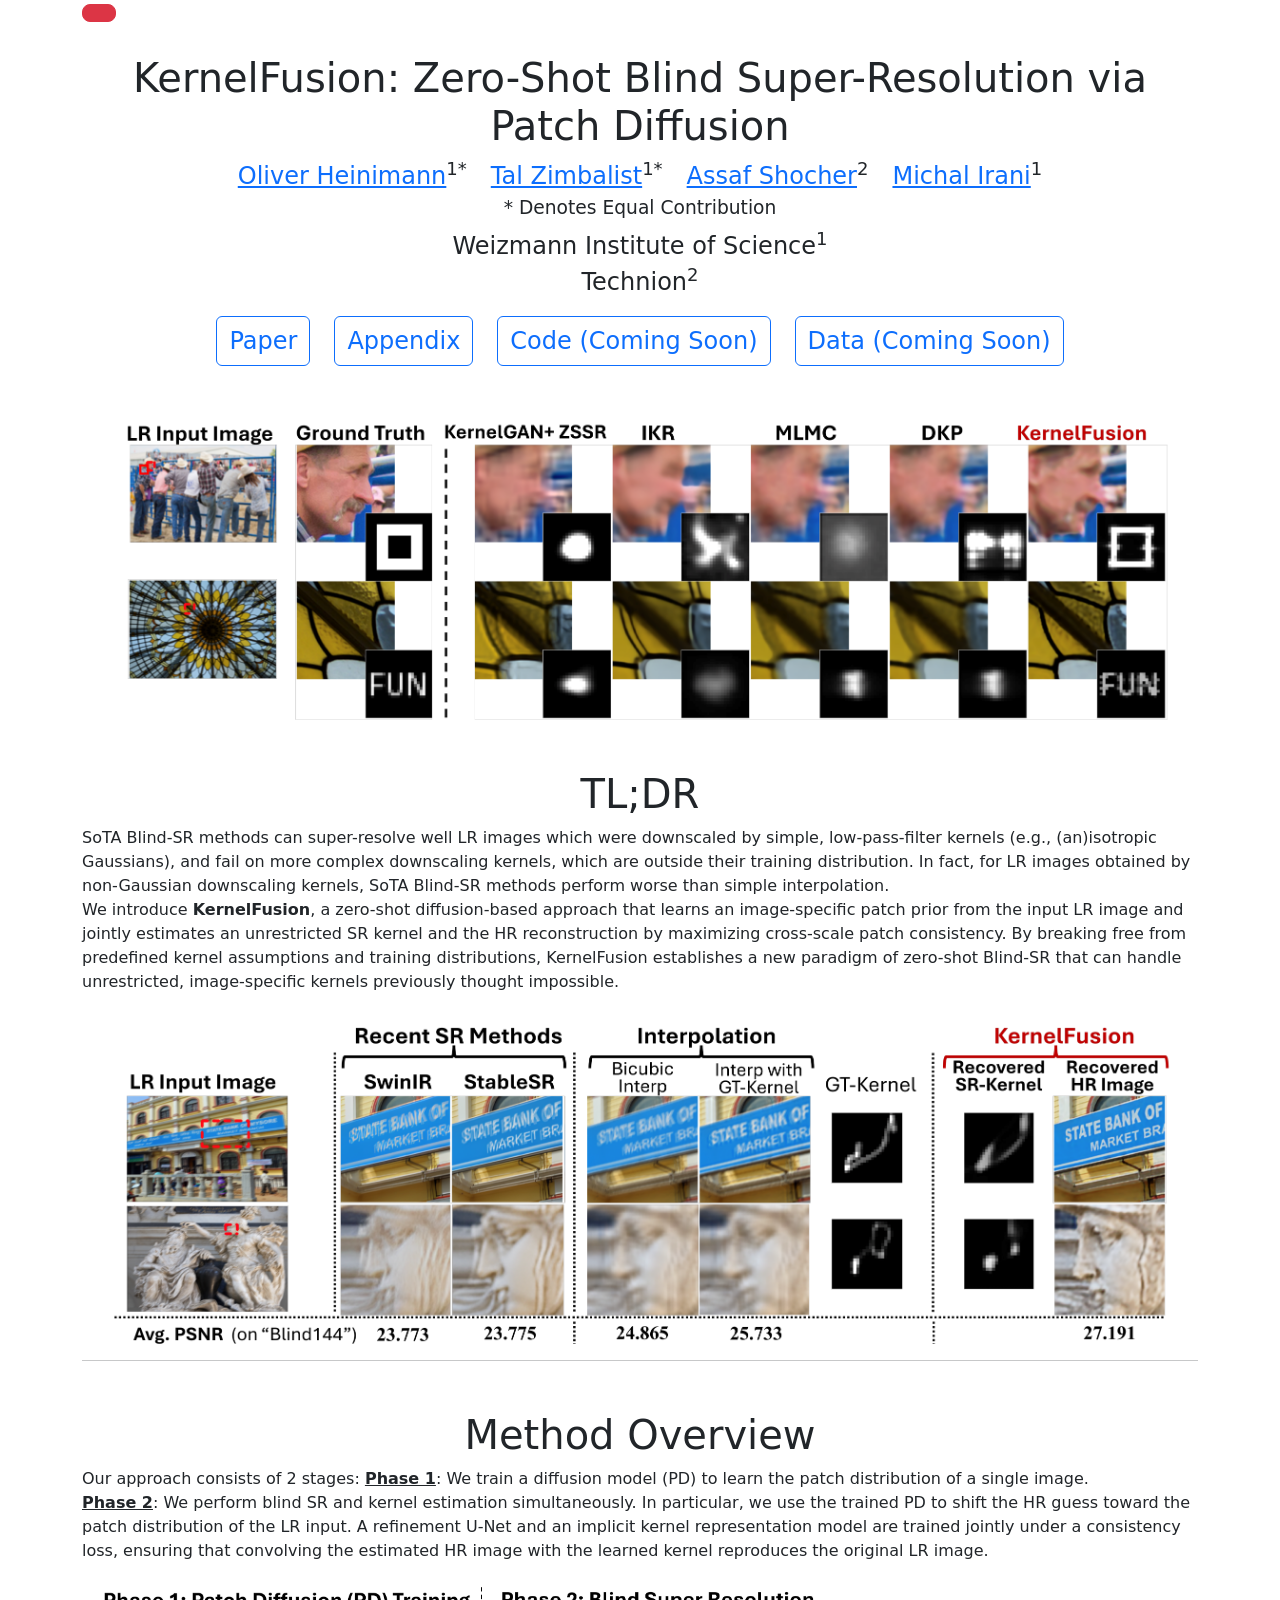
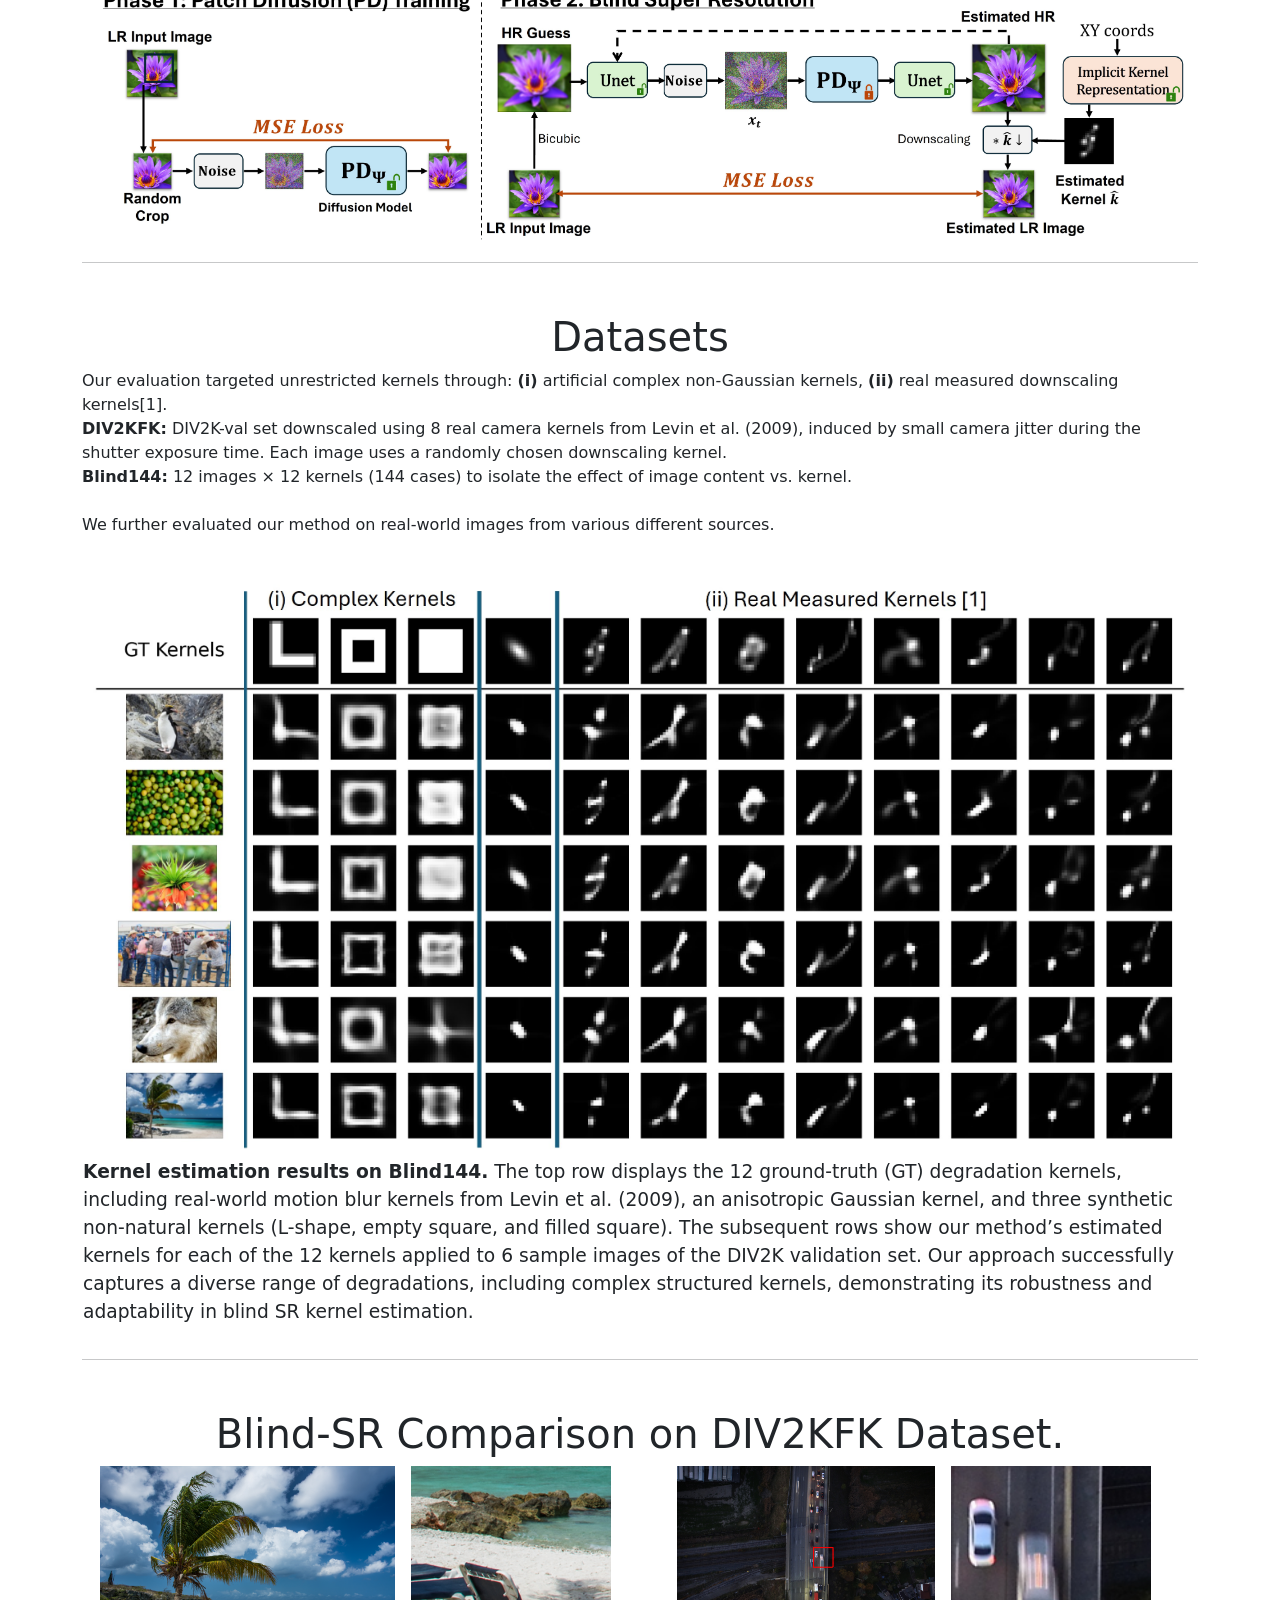
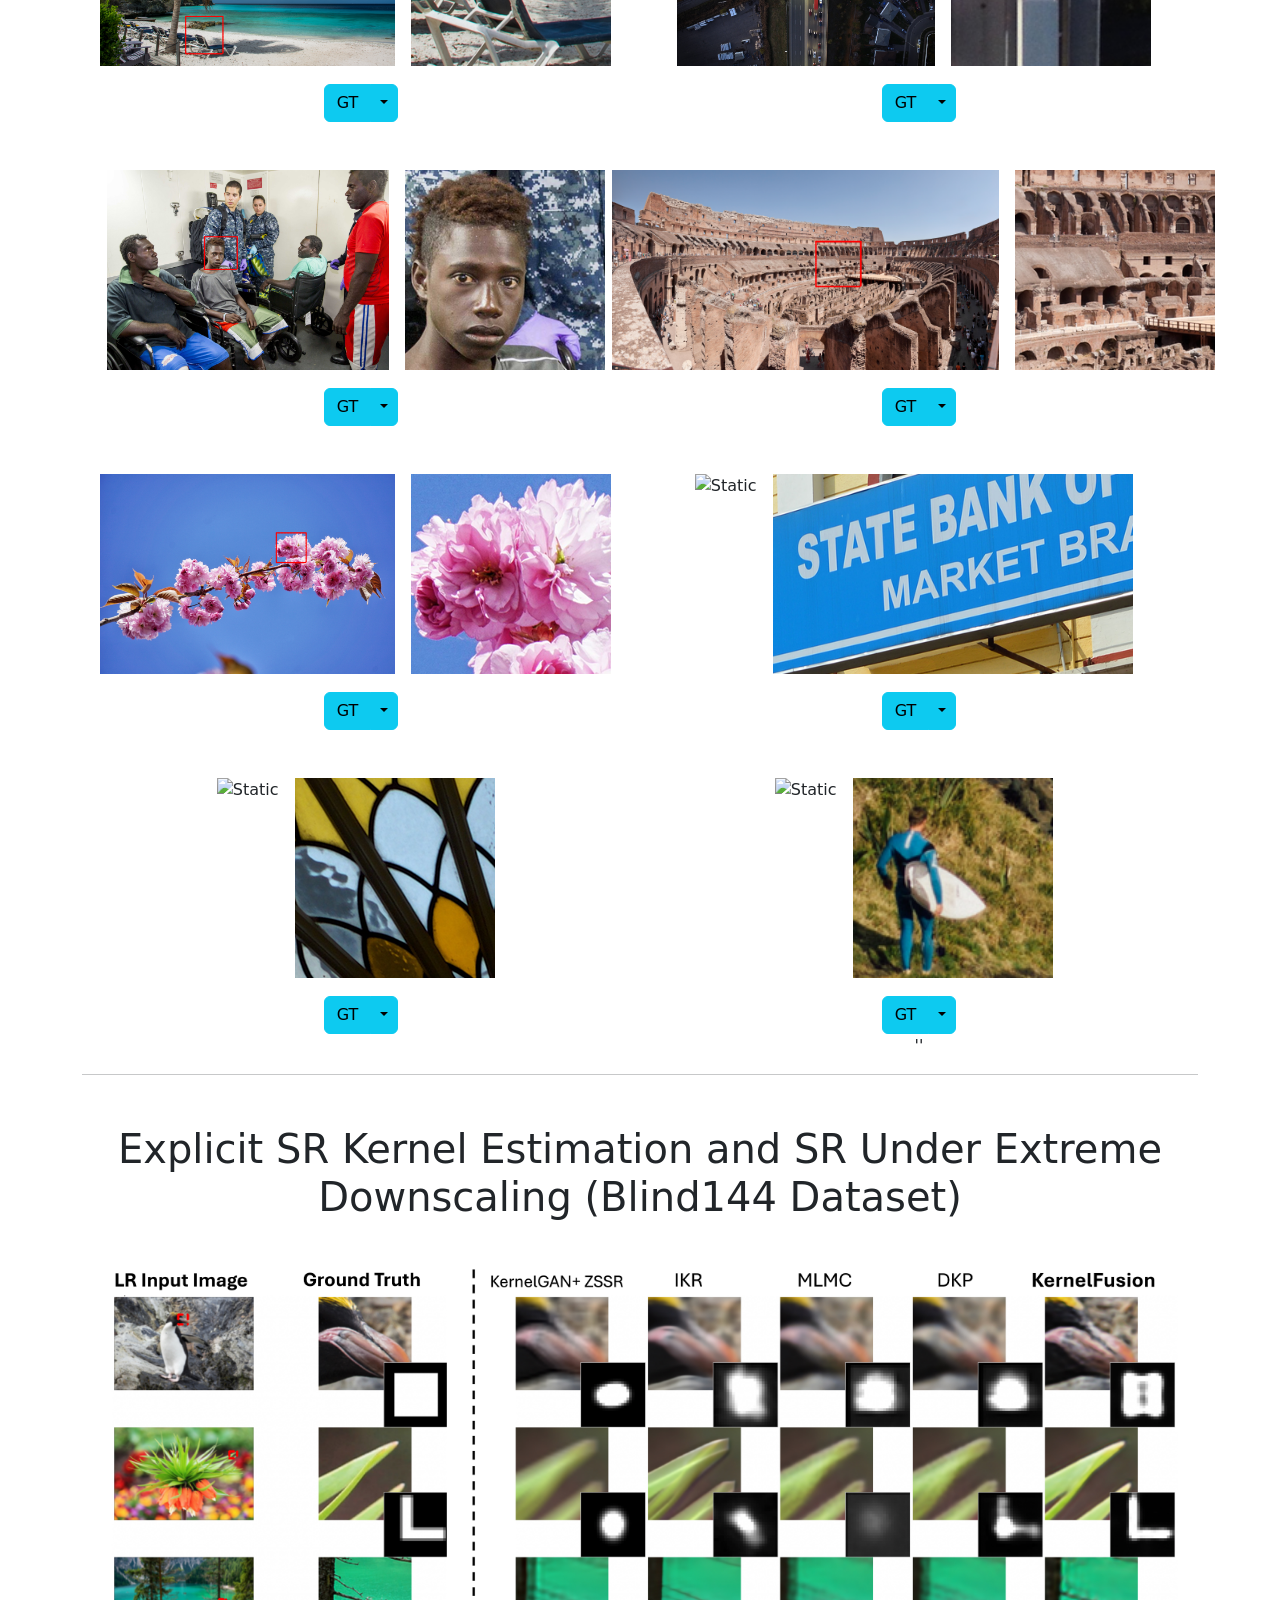
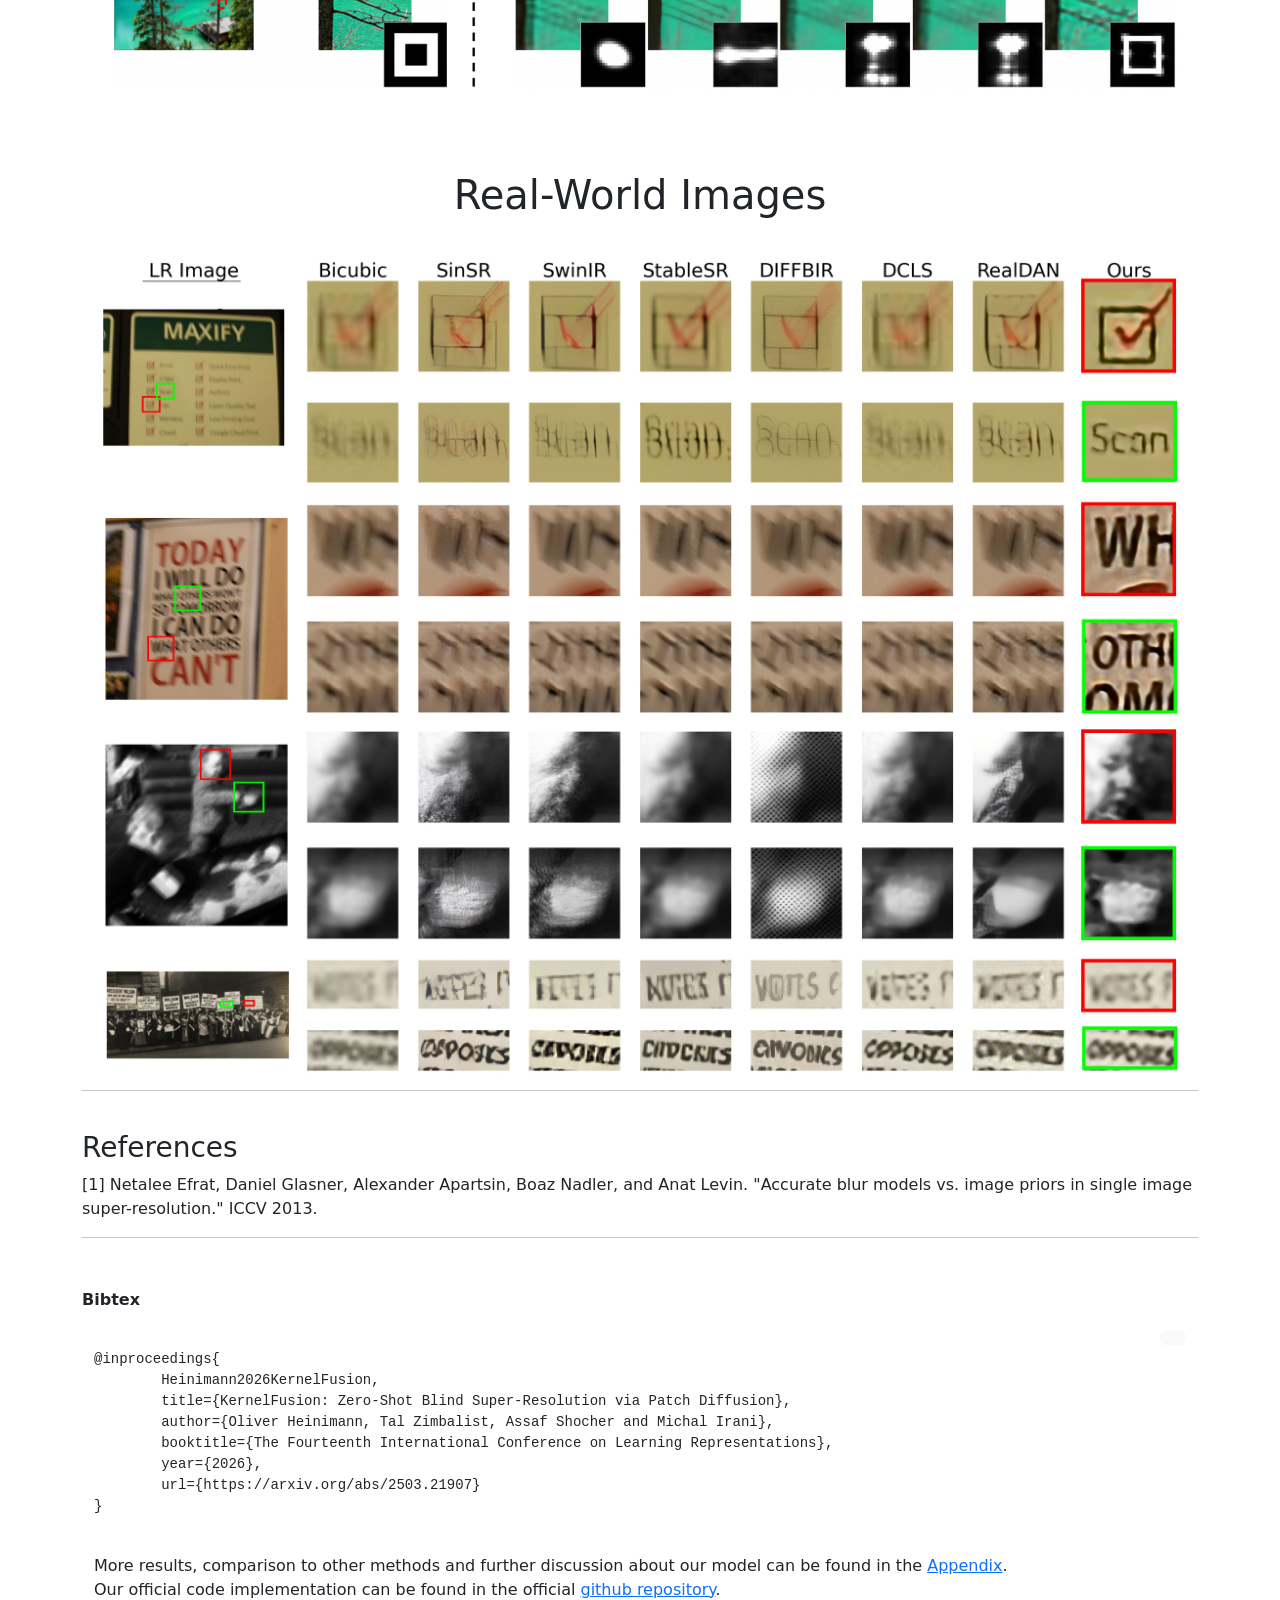
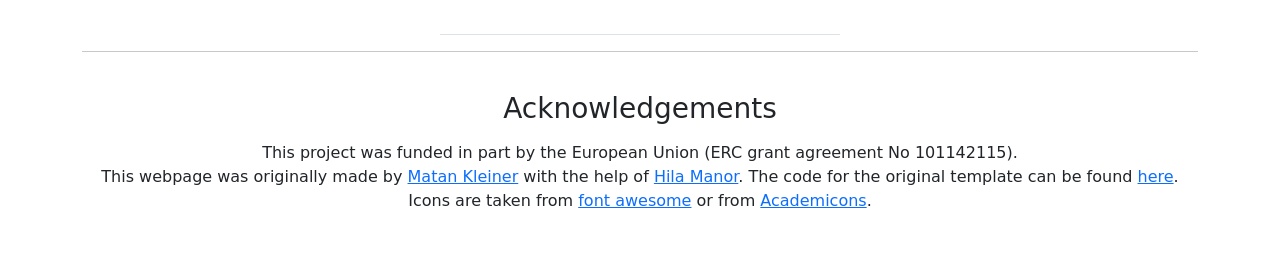
==== index.html @ 9b79827a "comment out ICLR, fix affilation" ====
<!doctype html>
<html>
<head>
	<title>Academic Webpage Template</title>
    <!-- Required meta tags -->
    <meta charset="utf-8">
    <meta name="viewport" content="width=device-width, initial-scale=1, shrink-to-fit=no">
	<link rel="shortcut icon" type="image/x-icon" href="resources/archive.svg">
	<link rel="stylesheet" href="https://cdn.jsdelivr.net/gh/jpswalsh/academicons@1/css/academicons.min.css">
  	<link href="style.css" rel="stylesheet" type="text/css">
	<meta property="og:image" content="resources/teaser.png"/> 
	<meta property="og:title" content="Academic Webpage Template" />
	<meta property="og:description" content="a webpage template for academic projects" />
	<script src="https://ajax.googleapis.com/ajax/libs/jquery/3.6.1/jquery.min.js"></script>
	<script src="https://kit.fontawesome.com/ad96f96272.js" crossorigin="anonymous"></script>
</head>

<body>
	<script src="https://cdn.jsdelivr.net/npm/bootstrap@5.1.3/dist/js/bootstrap.bundle.min.js" integrity="sha384-ka7Sk0Gln4gmtz2MlQnikT1wXgYsOg+OMhuP+IlRH9sENBO0LRn5q+8nbTov4+1p" crossorigin="anonymous"></script>
	<link href="https://cdn.jsdelivr.net/npm/bootstrap@5.1.3/dist/css/bootstrap.min.css" rel="stylesheet" integrity="sha384-1BmE4kWBq78iYhFldvKuhfTAU6auU8tT94WrHftjDbrCEXSU1oBoqyl2QvZ6jIW3" crossorigin="anonymous">
	
	<!-- navigation bar on the top, nav bar stick to the top -->
	<!-- <nav id="navbar_top" class="navbar sticky-top navbar-expand-lg navbar-dark bg-primary" style="margin-bottom: 15px;">
		<div class="container">
				<a class="navbar-brand" href="">Nav Bar Name</a>
			<button class="navbar-toggler" type="button" data-bs-toggle="collapse" data-bs-target="#main_nav">
				<span class="navbar-toggler-icon"></span>
			</button>
			<div class="collapse navbar-collapse" id="main_nav">
			<ul class="navbar-nav ms-auto">
				<li class="nav-item"><a class="nav-link" href="#images">Images</a></li>
				<li class="nav-item"><a class="nav-link" href="#audio">Audio</a></li>
				<li class="nav-item"><a class="nav-link" href="#video">Video</a></li>
				<li class="nav-item"><a class="nav-link" href="#paper">Paper</a></li>
			</ul>
			</div> 
		</div> 
		</nav> -->
	<!-- end nav bar -->

	<div class="container-xl"> 
		<!-- top button -->
		<button type="button" class="btn btn-danger btn-floating btn-lg" id="btn-back-to-top">
			<i class="fas fa-arrow-up"></i>
		</button>
		<!-- end top button -->

		<!-- top - author names, affiliation and links -->
		<center>
			<h1 style="margin-top: 30px;">KernelFusion: Zero-Shot Blind Super-Resolution via Patch Diffusion</h1>
			<!-- <h4>ICLR 2026</h4> -->
			<div class="container">
				<div class="row justify-content-md-center">
					<div class="col-md-auto">
						<span style="font-size:24px"><a href="https://scholar.google.com/citations?hl=en&user=mpqCAsYAAAAJ&view_op=list_works&sortby=pubdate" target="_blank" rel="noopener noreferrer">Oliver Heinimann</a><sup>1*</sup></span>
					</div>
					<div class="col-md-auto">
						<span style="font-size:24px"><a href="https://scholar.google.com/citations?user=AdloS-gAAAAJ&hl=en" target="_blank" rel="noopener noreferrer">Tal Zimbalist</a><sup>1*</sup></span>
					</div>
					<div class="col-md-auto">
						<span style="font-size:24px"><a href="https://assafshocher.github.io/" target="_blank" rel="noopener noreferrer">Assaf Shocher</a><sup>2</sup></span>
					</div>
					<div class="col-md-auto">
						<span style="font-size:24px"><a href="https://www.weizmann.ac.il/math/irani/home" target="_blank" rel="noopener noreferrer">Michal Irani</a><sup>1</sup></span>
					</div>
				</div>
			</div>

			<p class="text-center" style="font-size: 14pt; margin-bottom: 6px;">* Denotes Equal Contribution</p>
			<p class="text-center affilation" style="font-size: 18pt;">Weizmann Institute of Science<sup>1</sup><br>Technion<sup>2</sup><p>

			<div class="container">
				<div class="row justify-content-md-center">
					<div class="col-md-auto">
						<span><a class="btn btn-outline-primary" href='resources/paper.pdf' role="button" style="font-size: 24px;"><i class="fas fa-file-pdf"></i> Paper</a></span>
					</div>
					<div class="col-md-auto">
						<span><a class="btn btn-outline-primary" href='resources/supp.pdf' role="button" style="font-size: 24px;"><i class="fas fa-file-pdf"></i> Appendix</a></span>
					</div>
					<div class="col-md-auto">
						<span><a class="btn btn-outline-primary" href='https://github.com/' role="button" style="font-size: 24px;"><i class="fab fa-github"></i> Code (Coming Soon)</a></span>
					</div>
					<div class="col-md-auto">
						<span><a class="btn btn-outline-primary" href='https://github.com/' role="button" style="font-size: 24px;"><i class="fa-solid fa-database"></i> Data (Coming Soon)</a></span>
					</div>
				</div>
			</div>
		</center>
		<!-- end top -->

		<!-- abstract and teaser image-->
		<center>
			<div class="container" style="margin-top: 50px;">
				<div class="row justify-content-md-center">
					<!-- <p  style="font-size:18px;"><strong>Teaser Image</strong></p> -->
				</div>
				<div class="row justify-content-md-center">
					<img alt="" id="teaser" src="./resources/teaser.png" style="width: 100%; max-width: 1100px;"/>
				</div>
			</div>
		<h1 style="margin-top: 50px;">TL;DR </h1>
		</center>
		<p>
			SoTA Blind-SR methods can  super-resolve well LR images which were downscaled by simple, low-pass-filter kernels (e.g., (an)isotropic Gaussians), 
			and fail on more complex downscaling kernels, which are outside their training distribution. In fact,
			for LR images obtained by non-Gaussian downscaling kernels, SoTA Blind-SR methods perform
			worse than simple interpolation.<br>
			We introduce <strong>KernelFusion</strong>, a zero-shot diffusion-based approach that learns an image-specific patch prior from the input LR image and jointly estimates an unrestricted SR kernel and the HR reconstruction by maximizing cross-scale patch consistency.
			By breaking free from predefined kernel assumptions and training distributions, KernelFusion establishes a
			new paradigm of zero-shot Blind-SR that can handle unrestricted, image-specific
			kernels previously thought impossible. 
			<!-- Traditional super-resolution (SR) methods assume an “ideal” downscaling SR kernel (e.g., bicubic downscaling) between the high-resolution (HR) image and
			the low-resolution (LR) image. Such methods fail once the LR images are generated differently. Current blind-SR methods aim to remove this assumption,
			but are still fundamentally restricted to rather simplistic downscaling SR-kernels
			(e.g., anisotropic Gaussian kernels), and fail on more complex (out of distribution) downscaling degradations. However, using the correct SR-kernel is often
			more important than using a sophisticated SR algorithm. In “KernelFusion” we
			introduce a zero-shot diffusion-based method that uses an unrestricted kernel. Our
			method recovers the unique image-specific SR-kernel directly from the LR input
			image, while simultaneously recovering its corresponding HR image. KernelFusion exploits the principle that the correct SR-kernel is the one that maximizes
			patch similarity across different scales of the LR image. We first train an images-pecific patch-based diffusion model on the single LR input image, capturing
			its unique internal patch statistics. We then reconstruct a larger HR image with
			the same learned patch distribution, while simultaneously recovering the correct
			downscaling SR-kernel that maintains this cross-scale relation between the HR
			and LR images. Empirical results demonstrate that KernelFusion handles complex downscaling degradations where existing Blind-SR methods fail, achieving
			robust kernel recovery and superior SR quality. By breaking free from predefined kernel assumptions and training distributions, KernelFusion establishes a
			new paradigm of zero-shot Blind-SR that can handle unrestricted, image-specific
			kernels previously thought impossible.  -->
		</p>

		<center>
			<div class="container" style="margin-top: 30px;">
				<div class="row justify-content-md-center">
					<!-- <p  style="font-size:18px;"><strong>Teaser Image</strong></p> -->
				</div>
				<div class="row justify-content-md-center">
					<img alt="" id="sr_kernel_importance" src="./resources/sr_kernel_importance.png" style="width: 100%; max-width: 1100px;"/>
					<!-- <p style="text-align:center; font-size:14pt; margin-top: 8px;">Existing Kernel estimation methods cannot recover complex SR-Kernels:</p> -->
				</div>
			</div>
		</center>

		<!-- end abstract and teaser image-->

		<!-- Images -->
		<hr id="images">
		<center><h1 style="margin-top: 50px;">Method Overview</h1></center>
		<p>
			Our approach consists of 2 stages:
			<u><strong>Phase 1</strong></u>: We train a diffusion model (PD) to learn the patch distribution of a single image.
			<br>
			<u><strong>Phase 2</strong></u>: We perform blind SR and kernel estimation simultaneously.  In particular, we use the trained PD to shift the HR guess toward the patch distribution of the LR input. A refinement U-Net and an implicit kernel representation model are trained jointly under a consistency loss, ensuring that convolving the estimated HR image with the learned kernel reproduces the original LR image.
		</p>

		<!-- static images -->
		<center>
			<div class="container">
				<div class="row justify-content-md-center">
					<div class="col-md-auto" style="padding: 1px;">
						<img alt="" src="./resources/method.jpg" style="width: 100%; max-width: 1100px;"/>
					</div>
				</div>
			</div>
		</center>


		<!-- Datasets -->
		<hr id="datasets">
		<center><h1 style="margin-top: 50px;">Datasets</h1></center>
		<p>
			Our evaluation targeted unrestricted kernels through:
			<strong>(i)</strong> artificial complex non-Gaussian kernels, <strong>(ii)</strong> real measured downscaling kernels[1]. 
			<br>
			<strong>DIV2KFK:</strong> DIV2K-val set downscaled using 8 real camera kernels from Levin et al. (2009), induced by small camera jitter during the shutter exposure time. Each image uses a randomly chosen downscaling kernel.
			<br>
			<strong>Blind144:</strong> 12 images × 12 kernels (144 cases) to isolate the effect of image content vs. kernel.
			<br><br>
			We further evaluated our method on real-world images from various different sources.
		</p>
		<br>

		<!-- static images -->
		<center>
		<div class="container">
			<!-- <div class="row justify-content-md-center">
			<div class="col-md-auto" style="padding: 1px;">
				<img alt="" src="./resources/sr_fig.jpg" style="width: 100%; max-width: 1100px;"/>
			</div>
			</div> -->
			<div class="row justify-content-md-center">
			<div class="col-md-auto" style="padding: 1px;">
				<img alt="" src="./resources/kernel_panel.jpg" style="width: 100%; max-width: 1100px;"/>
				<p style="text-align:left; font-size:14pt; margin-top: 8px;">
					<strong>Kernel estimation results on Blind144.</strong> The top row displays the 12 ground-truth (GT) degradation kernels, including real-world motion blur kernels from Levin et al. (2009), an anisotropic Gaussian kernel, and three synthetic non-natural kernels (L-shape, empty square, and filled square). The subsequent rows show our method’s estimated kernels for each of the 12 kernels applied to 6 sample images of the DIV2K validation set. Our approach successfully captures a diverse range of degradations, including complex structured kernels, demonstrating its robustness and adaptability in blind SR kernel estimation.
				</p>
			</div>
			</div>
		</div>
		</center>
		<!-- end static images -->

		<hr id="div2kfk">
		<center><h1 style="margin-top: 50px;">Blind-SR Comparison on DIV2KFK Dataset.</h1></center>
		
		<!-- images with drop down menu -->
		<!-- <div class="container">
			<p  style="margin-top: 35px;">
			Blind-SR comparison on DIV2KFK dataset.
			</p>
		</div> -->
		<!-- dropdown -->
		<center>
		<div class="container">
			<div class="row row-cols-1 row-cols-lg-2 gy-5">
				<div class="col">
					<div class="d-flex align-items-start gap-3 justify-content-center" style="margin-bottom: 18px;">
						<!-- STATIC IMAGE (stays the same) -->
						<img
						src="./resources/dropdown/img_6_/gt_marked.png"
						class="round flex-shrink-0"
						style="height:200px; width:auto;"
						alt="Static"
						/>
						<img alt="" id="img_6_" class="round" src="./resources/dropdown/img_6_/GT.png" style="padding-right: 2%; height:200px; width:auto;"/>
					</div>
					<div class="d-flex justify-content-center mt-3">
						<div class="btn-group my-btn" id="myDropdown">
							<button id="btn_img_6_" type="button" onclick="document.getElementById('img_6_').src='./resources/dropdown/img_6_/GT.png'; document.getElementById('btn_img_6_').textContent='GT'" class="btn btn-info">GT</button>
							<button type="button" class="btn my-btn-info btn-info dropdown-toggle dropdown-toggle-split" data-bs-toggle="dropdown" aria-expanded="false">
								<span class="visually-hidden">Toggle GT</span>
							</button>
							<ul class="dropdown-menu">
								<li><a class="dropdown-item" onclick="document.getElementById('img_6_').src='./resources/dropdown/img_6_/Bicubic.png'; document.getElementById('btn_img_6_').textContent='Bicubic'">Bicubic</a></li>
								<li><a class="dropdown-item" onclick="document.getElementById('img_6_').src='./resources/dropdown/img_6_/KernelFusion.png'; document.getElementById('btn_img_6_').textContent='KernelFusion'">KernelFusion</a></li>
								<li><a class="dropdown-item" onclick="document.getElementById('img_6_').src='./resources/dropdown/img_6_/SinSR.png'; document.getElementById('btn_img_6_').textContent='SinSR'">SinSR</a></li>
								<li><a class="dropdown-item" onclick="document.getElementById('img_6_').src='./resources/dropdown/img_6_/StableSR.png'; document.getElementById('btn_img_6_').textContent='StableSR'">StableSR</a></li>
								<li><a class="dropdown-item" onclick="document.getElementById('img_6_').src='./resources/dropdown/img_6_/SwinIR.png'; document.getElementById('btn_img_6_').textContent='SwinIR'">SwinIR</a></li>
								<li><a class="dropdown-item" onclick="document.getElementById('img_6_').src='./resources/dropdown/img_6_/DCLS.png'; document.getElementById('btn_img_6_').textContent='DCLS'">DCLS</a></li>
								<li><a class="dropdown-item" onclick="document.getElementById('img_6_').src='./resources/dropdown/img_6_/RealDAN.png'; document.getElementById('btn_img_6_').textContent='RealDAN'">RealDAN</a></li>
								<li><a class="dropdown-item" onclick="document.getElementById('img_6_').src='./resources/dropdown/img_6_/DRAT.png'; document.getElementById('btn_img_6_').textContent='DRAT'">DRAT</a></li>
								<li><a class="dropdown-item" onclick="document.getElementById('img_6_').src='./resources/dropdown/img_6_/DIFFBIR.png'; document.getElementById('btn_img_6_').textContent='DIFFBIR'">DIFFBIR</a></li>
								<li><hr class="dropdown-divider"></li>
								<li><a class="dropdown-item" onclick="document.getElementById('img_6_').src='./resources/dropdown/img_6_/GT.png'; document.getElementById('btn_img_6_').textContent='GT'">GT</a></li>
							</ul>
						</div>
					</div>
				</div>
				<div class="col">
					<div class="d-flex align-items-start gap-3 justify-content-center" style="margin-bottom: 18px;">
						<!-- STATIC IMAGE (stays the same) -->
						<img
						src="./resources/dropdown/img_27/gt_marked.png"
						class="round flex-shrink-0"
						style="height:200px; width:auto;"
						alt="Static"
						/>
						<img alt="" id="img_27" class="round" src="./resources/dropdown/img_27/GT.png" style="padding-right: 2%; height:200px; width:auto;"/>
					</div>
					<div class="d-flex justify-content-center mt-3">
						<div class="btn-group my-btn" id="myDropdown">
							<button id="btn_img_27" type="button" onclick="document.getElementById('img_27').src='./resources/dropdown/img_27/GT.png'; document.getElementById('btn_img_27').textContent='GT'" class="btn btn-info">GT</button>
							<button type="button" class="btn my-btn-info btn-info dropdown-toggle dropdown-toggle-split" data-bs-toggle="dropdown" aria-expanded="false">
								<span class="visually-hidden">Toggle GT</span>
							</button>
							<ul class="dropdown-menu">
								<li><a class="dropdown-item" onclick="document.getElementById('img_27').src='./resources/dropdown/img_27/Bicubic.png'; document.getElementById('btn_img_27').textContent='Bicubic'">Bicubic</a></li>
								<li><a class="dropdown-item" onclick="document.getElementById('img_27').src='./resources/dropdown/img_27/KernelFusion.png'; document.getElementById('btn_img_27').textContent='KernelFusion'">KernelFusion</a></li>
								<li><a class="dropdown-item" onclick="document.getElementById('img_27').src='./resources/dropdown/img_27/SinSR.png'; document.getElementById('btn_img_27').textContent='SinSR'">SinSR</a></li>
								<li><a class="dropdown-item" onclick="document.getElementById('img_27').src='./resources/dropdown/img_27/StableSR.png'; document.getElementById('btn_img_27').textContent='StableSR'">StableSR</a></li>
								<li><a class="dropdown-item" onclick="document.getElementById('img_27').src='./resources/dropdown/img_27/SwinIR.png'; document.getElementById('btn_img_27').textContent='SwinIR'">SwinIR</a></li>
								<li><a class="dropdown-item" onclick="document.getElementById('img_27').src='./resources/dropdown/img_27/DCLS.png'; document.getElementById('btn_img_27').textContent='DCLS'">DCLS</a></li>
								<li><a class="dropdown-item" onclick="document.getElementById('img_27').src='./resources/dropdown/img_27/RealDAN.png'; document.getElementById('btn_img_27').textContent='RealDAN'">RealDAN</a></li>
								<li><a class="dropdown-item" onclick="document.getElementById('img_27').src='./resources/dropdown/img_27/DRAT.png'; document.getElementById('btn_img_27').textContent='DRAT'">DRAT</a></li>
								<li><a class="dropdown-item" onclick="document.getElementById('img_27').src='./resources/dropdown/img_27/DIFFBIR.png'; document.getElementById('btn_img_27').textContent='DIFFBIR'">DIFFBIR</a></li>
								<li><hr class="dropdown-divider"></li> 
								<li><a class="dropdown-item" onclick="document.getElementById('img_27').src='./resources/dropdown/img_27/GT.png'; document.getElementById('btn_img_27').textContent='GT'">GT</a></li>
							</ul>
						</div>
					</div>
				</div>
				<div class="col">
					<div class="d-flex align-items-start gap-3 justify-content-center" style="margin-bottom: 18px;">
						<!-- STATIC IMAGE (stays the same) -->
						<img
						src="./resources/dropdown/img_13/gt_marked.png"
						class="round flex-shrink-0"
						style="height:200px; width:auto;"
						alt="Static"
						/>
						<img alt="" id="img_13" class="round" src="./resources/dropdown/img_13/GT.png" style="padding-right: 2%; height:200px; width:auto;"/>
					</div>
					<div class="d-flex justify-content-center mt-3">
						<div class="btn-group my-btn" id="myDropdown">
							<button id="btn_img_13" type="button" onclick="document.getElementById('img_13').src='./resources/dropdown/img_13/GT.png'; document.getElementById('btn_img_13').textContent='GT'" class="btn btn-info">GT</button>
							<button type="button" class="btn my-btn-info btn-info dropdown-toggle dropdown-toggle-split" data-bs-toggle="dropdown" aria-expanded="false">
								<span class="visually-hidden">Toggle GT</span>
							</button>
							<ul class="dropdown-menu">
								<li><a class="dropdown-item" onclick="document.getElementById('img_13').src='./resources/dropdown/img_13/Bicubic.png'; document.getElementById('btn_img_13').textContent='Bicubic'">Bicubic</a></li>
								<li><a class="dropdown-item" onclick="document.getElementById('img_13').src='./resources/dropdown/img_13/KernelFusion.png'; document.getElementById('btn_img_13').textContent='KernelFusion'">KernelFusion</a></li>
								<li><a class="dropdown-item" onclick="document.getElementById('img_13').src='./resources/dropdown/img_13/SinSR.png'; document.getElementById('btn_img_13').textContent='SinSR'">SinSR</a></li>
								<li><a class="dropdown-item" onclick="document.getElementById('img_13').src='./resources/dropdown/img_13/StableSR.png'; document.getElementById('btn_img_13').textContent='StableSR'">StableSR</a></li>
								<li><a class="dropdown-item" onclick="document.getElementById('img_13').src='./resources/dropdown/img_13/SwinIR.png'; document.getElementById('btn_img_13').textContent='SwinIR'">SwinIR</a></li>
								<li><a class="dropdown-item" onclick="document.getElementById('img_13').src='./resources/dropdown/img_13/DCLS.png'; document.getElementById('btn_img_13').textContent='DCLS'">DCLS</a></li>
								<li><a class="dropdown-item" onclick="document.getElementById('img_13').src='./resources/dropdown/img_13/RealDAN.png'; document.getElementById('btn_img_13').textContent='RealDAN'">RealDAN</a></li>
								<li><a class="dropdown-item" onclick="document.getElementById('img_13').src='./resources/dropdown/img_13/DRAT.png'; document.getElementById('btn_img_13').textContent='DRAT'">DRAT</a></li>
								<li><a class="dropdown-item" onclick="document.getElementById('img_13').src='./resources/dropdown/img_13/DIFFBIR.png'; document.getElementById('btn_img_13').textContent='DIFFBIR'">DIFFBIR</a></li>
								<li><hr class="dropdown-divider"></li> 
								<li><a class="dropdown-item" onclick="document.getElementById('img_13').src='./resources/dropdown/img_13/GT.png'; document.getElementById('btn_img_13').textContent='GT'">GT</a></li>
							</ul>
						</div>
					</div>
				</div>
				<div class="col">
					<div class="d-flex align-items-start gap-3 justify-content-center" style="margin-bottom: 18px;">
						<!-- STATIC IMAGE (stays the same) -->
						<img
						src="./resources/dropdown/img_54/gt_marked.png"
						class="round flex-shrink-0"
						style="height:200px; width:auto;"
						alt="Static"
						/>
						<img alt="" id="img_54" class="round" src="./resources/dropdown/img_54/GT.png" style="padding-right: 2%; height:200px; width:auto;"/>
					</div>
					<div class="d-flex justify-content-center mt-3">
						<div class="btn-group my-btn" id="myDropdown">
							<button id="btn_img_54" type="button" onclick="document.getElementById('img_54').src='./resources/dropdown/img_54/GT.png'; document.getElementById('btn_img_54').textContent='GT'" class="btn btn-info">GT</button>
							<button type="button" class="btn my-btn-info btn-info dropdown-toggle dropdown-toggle-split" data-bs-toggle="dropdown" aria-expanded="false">
								<span class="visually-hidden">Toggle GT</span>
							</button>
							<ul class="dropdown-menu">
								<li><a class="dropdown-item" onclick="document.getElementById('img_54').src='./resources/dropdown/img_54/Bicubic.png'; document.getElementById('btn_img_54').textContent='Bicubic'">Bicubic</a></li>
								<li><a class="dropdown-item" onclick="document.getElementById('img_54').src='./resources/dropdown/img_54/KernelFusion.png'; document.getElementById('btn_img_54').textContent='KernelFusion'">KernelFusion</a></li>
								<li><a class="dropdown-item" onclick="document.getElementById('img_54').src='./resources/dropdown/img_54/SinSR.png'; document.getElementById('btn_img_54').textContent='SinSR'">SinSR</a></li>
								<li><a class="dropdown-item" onclick="document.getElementById('img_54').src='./resources/dropdown/img_54/StableSR.png'; document.getElementById('btn_img_54').textContent='StableSR'">StableSR</a></li>
								<li><a class="dropdown-item" onclick="document.getElementById('img_54').src='./resources/dropdown/img_54/SwinIR.png'; document.getElementById('btn_img_54').textContent='SwinIR'">SwinIR</a></li>
								<li><a class="dropdown-item" onclick="document.getElementById('img_54').src='./resources/dropdown/img_54/DCLS.png'; document.getElementById('btn_img_54').textContent='DCLS'">DCLS</a></li>
								<li><a class="dropdown-item" onclick="document.getElementById('img_54').src='./resources/dropdown/img_54/RealDAN.png'; document.getElementById('btn_img_54').textContent='RealDAN'">RealDAN</a></li>
								<li><a class="dropdown-item" onclick="document.getElementById('img_54').src='./resources/dropdown/img_54/DRAT.png'; document.getElementById('btn_img_54').textContent='DRAT'">DRAT</a></li>
								<li><a class="dropdown-item" onclick="document.getElementById('img_54').src='./resources/dropdown/img_54/DIFFBIR.png'; document.getElementById('btn_img_54').textContent='DIFFBIR'">DIFFBIR</a></li>
								<li><hr class="dropdown-divider"></li>
								<li><a class="dropdown-item" onclick="document.getElementById('img_54').src='./resources/dropdown/img_54/GT.png'; document.getElementById('btn_img_54').textContent='GT'">GT</a></li>
							</ul>
						</div>
					</div>
				</div>
				<div class="col">
					<div class="d-flex align-items-start gap-3 justify-content-center" style="margin-bottom: 18px;">
						<!-- STATIC IMAGE (stays the same) -->
						<img
						src="./resources/dropdown/img_98/gt_marked.png"
						class="round flex-shrink-0"
						style="height:200px; width:auto;"
						alt="Static"
						/>
						<img alt="" id="img_98" class="round" src="./resources/dropdown/img_98/GT.png" style="padding-right: 2%; height:200px; width:auto;"/>
					</div>
					<div class="d-flex justify-content-center mt-3">
						<div class="btn-group my-btn" id="myDropdown">
							<button id="btn_img_98" type="button" onclick="document.getElementById('img_98').src='./resources/dropdown/img_98/GT.png'; document.getElementById('btn_img_98').textContent='GT'" class="btn btn-info">GT</button>
							<button type="button" class="btn my-btn-info btn-info dropdown-toggle dropdown-toggle-split" data-bs-toggle="dropdown" aria-expanded="false">
								<span class="visually-hidden">Toggle GT</span>
							</button>
							<ul class="dropdown-menu">
								<li><a class="dropdown-item" onclick="document.getElementById('img_98').src='./resources/dropdown/img_98/Bicubic.png'; document.getElementById('btn_img_98').textContent='Bicubic'">Bicubic</a></li>
								<li><a class="dropdown-item" onclick="document.getElementById('img_98').src='./resources/dropdown/img_98/KernelFusion.png'; document.getElementById('btn_img_98').textContent='KernelFusion'">KernelFusion</a></li>
								<li><a class="dropdown-item" onclick="document.getElementById('img_98').src='./resources/dropdown/img_98/SinSR.png'; document.getElementById('btn_img_98').textContent='SinSR'">SinSR</a></li>
								<li><a class="dropdown-item" onclick="document.getElementById('img_98').src='./resources/dropdown/img_98/StableSR.png'; document.getElementById('btn_img_98').textContent='StableSR'">StableSR</a></li>
								<li><a class="dropdown-item" onclick="document.getElementById('img_98').src='./resources/dropdown/img_98/SwinIR.png'; document.getElementById('btn_img_98').textContent='SwinIR'">SwinIR</a></li>
								<li><a class="dropdown-item" onclick="document.getElementById('img_98').src='./resources/dropdown/img_98/DCLS.png'; document.getElementById('btn_img_98').textContent='DCLS'">DCLS</a></li>
								<li><a class="dropdown-item" onclick="document.getElementById('img_98').src='./resources/dropdown/img_98/RealDAN.png'; document.getElementById('btn_img_98').textContent='RealDAN'">RealDAN</a></li>
								<li><a class="dropdown-item" onclick="document.getElementById('img_98').src='./resources/dropdown/img_98/DRAT.png'; document.getElementById('btn_img_98').textContent='DRAT'">DRAT</a></li>
								<li><a class="dropdown-item" onclick="document.getElementById('img_98').src='./resources/dropdown/img_98/DIFFBIR.png'; document.getElementById('btn_img_98').textContent='DIFFBIR'">DIFFBIR</a></li>
								<li><hr class="dropdown-divider"></li>
								<li><a class="dropdown-item" onclick="document.getElementById('img_98').src='./resources/dropdown/img_98/GT.png'; document.getElementById('btn_img_98').textContent='GT'">GT</a></li>
							</ul>
						</div>
					</div>
				</div>
				<div class="col">
					<div class="d-flex align-items-start gap-3 justify-content-center" style="margin-bottom: 18px;">
						<!-- STATIC IMAGE (stays the same) -->
						<img
						src="./resources/dropdown/img_91/gt_marked.png"
						class="round flex-shrink-0"
						style="height:200px; width:auto;"
						alt="Static"
						/>
						<img alt="" id="img_91" class="round" src="./resources/dropdown/img_91/GT.png" style="padding-right: 2%; height:200px; width:auto;"/>
					</div>
					<div class="d-flex justify-content-center mt-3">
						<div class="btn-group my-btn" id="myDropdown">
							<button id="btn_img_91" type="button" onclick="document.getElementById('img_91').src='./resources/dropdown/img_91/GT.png'; document.getElementById('btn_img_91').textContent='GT'" class="btn btn-info">GT</button>
							<button type="button" class="btn my-btn-info btn-info dropdown-toggle dropdown-toggle-split" data-bs-toggle="dropdown" aria-expanded="false">
								<span class="visually-hidden">Toggle GT</span>
							</button>
							<ul class="dropdown-menu">
								<li><a class="dropdown-item" onclick="document.getElementById('img_91').src='./resources/dropdown/img_91/Bicubic.png'; document.getElementById('btn_img_91').textContent='Bicubic'">Bicubic</a></li>
								<li><a class="dropdown-item" onclick="document.getElementById('img_91').src='./resources/dropdown/img_91/KernelFusion.png'; document.getElementById('btn_img_91').textContent='KernelFusion'">KernelFusion</a></li>
								<li><a class="dropdown-item" onclick="document.getElementById('img_91').src='./resources/dropdown/img_91/SinSR.png'; document.getElementById('btn_img_91').textContent='SinSR'">SinSR</a></li>
								<li><a class="dropdown-item" onclick="document.getElementById('img_91').src='./resources/dropdown/img_91/StableSR.png'; document.getElementById('btn_img_91').textContent='StableSR'">StableSR</a></li>
								<li><a class="dropdown-item" onclick="document.getElementById('img_91').src='./resources/dropdown/img_91/SwinIR.png'; document.getElementById('btn_img_91').textContent='SwinIR'">SwinIR</a></li>
								<li><a class="dropdown-item" onclick="document.getElementById('img_91').src='./resources/dropdown/img_91/DCLS.png'; document.getElementById('btn_img_91').textContent='DCLS'">DCLS</a></li>
								<li><a class="dropdown-item" onclick="document.getElementById('img_91').src='./resources/dropdown/img_91/RealDAN.png'; document.getElementById('btn_img_91').textContent='RealDAN'">RealDAN</a></li>
								<li><a class="dropdown-item" onclick="document.getElementById('img_91').src='./resources/dropdown/img_91/DRAT.png'; document.getElementById('btn_img_91').textContent='DRAT'">DRAT</a></li>
								<li><a class="dropdown-item" onclick="document.getElementById('img_91').src='./resources/dropdown/img_91/DIFFBIR.png'; document.getElementById('btn_img_91').textContent='DIFFBIR'">DIFFBIR</a></li>
								<li><hr class="dropdown-divider"></li>
								<li><a class="dropdown-item" onclick="document.getElementById('img_91').src='./resources/dropdown/img_91/GT.png'; document.getElementById('btn_img_91').textContent='GT'">GT</a></li>
							</ul>
						</div>
					</div>
				</div>
				<div class="col">
					<div class="d-flex align-items-start gap-3 justify-content-center" style="margin-bottom: 18px;">
						<!-- STATIC IMAGE (stays the same) -->
						<img
						src="./resources/dropdown/img_21/gt_marked.png"
						class="round flex-shrink-0"
						style="height:200px; width:auto;"
						alt="Static"
						/>
						<img alt="" id="img_21" class="round" src="./resources/dropdown/img_21/GT.png" style="padding-right: 2%; height:200px; width:auto;"/>
					</div>
					<div class="d-flex justify-content-center mt-3">
						<div class="btn-group my-btn" id="myDropdown">
							<button id="btn_img_21" type="button" onclick="document.getElementById('img_21').src='./resources/dropdown/img_21/GT.png'; document.getElementById('btn_img_21').textContent='GT'" class="btn btn-info">GT</button>
							<button type="button" class="btn my-btn-info btn-info dropdown-toggle dropdown-toggle-split" data-bs-toggle="dropdown" aria-expanded="false">
								<span class="visually-hidden">Toggle GT</span>
							</button>
							<ul class="dropdown-menu">
								<li><a class="dropdown-item" onclick="document.getElementById('img_21').src='./resources/dropdown/img_21/Bicubic.png'; document.getElementById('btn_img_21').textContent='Bicubic'">Bicubic</a></li>
								<li><a class="dropdown-item" onclick="document.getElementById('img_21').src='./resources/dropdown/img_21/KernelFusion.png'; document.getElementById('btn_img_21').textContent='KernelFusion'">KernelFusion</a></li>
								<li><a class="dropdown-item" onclick="document.getElementById('img_21').src='./resources/dropdown/img_21/SinSR.png'; document.getElementById('btn_img_21').textContent='SinSR'">SinSR</a></li>
								<li><a class="dropdown-item" onclick="document.getElementById('img_21').src='./resources/dropdown/img_21/StableSR.png'; document.getElementById('btn_img_21').textContent='StableSR'">StableSR</a></li>
								<li><a class="dropdown-item" onclick="document.getElementById('img_21').src='./resources/dropdown/img_21/SwinIR.png'; document.getElementById('btn_img_21').textContent='SwinIR'">SwinIR</a></li>
								<li><a class="dropdown-item" onclick="document.getElementById('img_21').src='./resources/dropdown/img_21/DCLS.png'; document.getElementById('btn_img_21').textContent='DCLS'">DCLS</a></li>
								<li><a class="dropdown-item" onclick="document.getElementById('img_21').src='./resources/dropdown/img_21/RealDAN.png'; document.getElementById('btn_img_21').textContent='RealDAN'">RealDAN</a></li>
								<li><a class="dropdown-item" onclick="document.getElementById('img_21').src='./resources/dropdown/img_21/DRAT.png'; document.getElementById('btn_img_21').textContent='DRAT'">DRAT</a></li>
								<li><a class="dropdown-item" onclick="document.getElementById('img_21').src='./resources/dropdown/img_21/DIFFBIR.png'; document.getElementById('btn_img_21').textContent='DIFFBIR'">DIFFBIR</a></li>
								<li><hr class="dropdown-divider"></li>
								<li><a class="dropdown-item" onclick="document.getElementById('img_21').src='./resources/dropdown/img_21/GT.png'; document.getElementById('btn_img_21').textContent='GT'">GT</a></li>
							</ul>
						</div>
					</div>
				</div>
				<div class="col">
					<div class="d-flex align-items-start gap-3 justify-content-center" style="margin-bottom: 18px;">
						<!-- STATIC IMAGE (stays the same) -->
						<img
						src="./resources/dropdown/img_11/gt_marked.png"
						class="round flex-shrink-0"
						style="height:200px; width:auto;"
						alt="Static"
						/>
						<img alt="" id="img_11" class="round" src="./resources/dropdown/img_11/GT.png" style="padding-right: 2%; height:200px; width:auto;"/>
					</div>
					<div class="d-flex justify-content-center mt-3">
						<div class="btn-group my-btn" id="myDropdown">
							<button id="btn_img_11" type="button" onclick="document.getElementById('img_11').src='./resources/dropdown/img_11/GT.png'; document.getElementById('btn_img_11').textContent='GT'" class="btn btn-info">GT</button>
							<button type="button" class="btn my-btn-info btn-info dropdown-toggle dropdown-toggle-split" data-bs-toggle="dropdown" aria-expanded="false">
								<span class="visually-hidden">Toggle GT</span>
							</button>
							<ul class="dropdown-menu">
								<li><a class="dropdown-item" onclick="document.getElementById('img_11').src='./resources/dropdown/img_11/Bicubic.png'; document.getElementById('btn_img_11').textContent='Bicubic'">Bicubic</a></li>
								<li><a class="dropdown-item" onclick="document.getElementById('img_11').src='./resources/dropdown/img_11/KernelFusion.png'; document.getElementById('btn_img_11').textContent='KernelFusion'">KernelFusion</a></li>
								<li><a class="dropdown-item" onclick="document.getElementById('img_11').src='./resources/dropdown/img_11/SinSR.png'; document.getElementById('btn_img_11').textContent='SinSR'">SinSR</a></li>
								<li><a class="dropdown-item" onclick="document.getElementById('img_11').src='./resources/dropdown/img_11/StableSR.png'; document.getElementById('btn_img_11').textContent='StableSR'">StableSR</a></li>
								<li><a class="dropdown-item" onclick="document.getElementById('img_11').src='./resources/dropdown/img_11/SwinIR.png'; document.getElementById('btn_img_11').textContent='SwinIR'">SwinIR</a></li>
								<li><a class="dropdown-item" onclick="document.getElementById('img_11').src='./resources/dropdown/img_11/DCLS.png'; document.getElementById('btn_img_11').textContent='DCLS'">DCLS</a></li>
								<li><a class="dropdown-item" onclick="document.getElementById('img_11').src='./resources/dropdown/img_11/RealDAN.png'; document.getElementById('btn_img_11').textContent='RealDAN'">RealDAN</a></li>
								<li><a class="dropdown-item" onclick="document.getElementById('img_11').src='./resources/dropdown/img_11/DRAT.png'; document.getElementById('btn_img_11').textContent='DRAT'">DRAT</a></li>
								<li><a class="dropdown-item" onclick="document.getElementById('img_11').src='./resources/dropdown/img_11/DIFFBIR.png'; document.getElementById('btn_img_11').textContent='DIFFBIR'">DIFFBIR</a></li>
								<li><hr class="dropdown-divider"></li>
								<li><a class="dropdown-item" onclick="document.getElementById('img_11').src='./resources/dropdown/img_11/GT.png'; document.getElementById('btn_img_11').textContent='GT'">GT</a></li>
							</ul>
						</div>
					</div>''
				</div>
			</div>
		</center>
		<!-- end images with dropdown menu -->

		<hr id="Blind144">
		<center><h1 style="margin-top: 50px;">Explicit SR Kernel Estimation and SR Under Extreme Downscaling (Blind144 Dataset)</h1></center>

		<center>
			<div class="container" style="margin-top: 40px;">
				<div class="row justify-content-md-center">
					<img alt="" id="kf_extra" src="./resources/kf_extra.jpg" style="width: 100%; max-width: 1100px; margin-bottom: 30px;"/>
				</div>
			</div>
		</center>


		<center><h1 style="margin-top: 50px;">Real-World Images</h1></center>

		<center>
			<div class="container" style="margin-top: 40px;">
				<div class="row justify-content-md-center">
					<img alt="" id="real_images_fig" src="./resources/real_images_fig.jpg" style="width: 100%; max-width: 1100px;"/>
				</div>
			</div>
		</center>


				<hr>
		<br>

		<!-- References -->
		<h3>References</h3>
		<p>
			[1] Netalee Efrat, Daniel Glasner, Alexander Apartsin, Boaz Nadler, and Anat Levin. "Accurate blur models vs. image priors in single image super-resolution." ICCV 2013.
		</p>
		<hr>

		<!-- bibtex citation -->
		<p class="section" id="bibtex" style="margin-top: 50px"><b>Bibtex</b></p>
		<table border="0">
		<tbody>
			<pre class="command-copy"><div class="container"><div class="row"><div class="col" id="citation">
@inproceedings{
	Heinimann2026KernelFusion,
	title={KernelFusion: Zero-Shot Blind Super-Resolution via Patch Diffusion},
	author={Oliver Heinimann, Tal Zimbalist, Assaf Shocher and Michal Irani},
	booktitle={The Fourteenth International Conference on Learning Representations},
	year={2026},
	url={https://arxiv.org/abs/2503.21907}
}
		</div><div class="col text-end"><button type="button" class="btn btn-light" onclick="copyBib()" onmouseover="console.log('hover');"><i class="fa-regular fa-copy"></i></button></div></div></div></pre>
		</tbody>
		</table>
		<!-- end bibtex citation -->

		<div class="container">
			<p class="text-left">
				More results, comparison to other methods and further discussion about our model can be found in the <a href="resources/supp.pdf" target="_blank" rel="noopener noreferrer">Appendix</a>.<br>
				Our official code implementation can be found in the official <a href="https://github.com" target="_blank" rel="noopener noreferrer">github repository</a>.
			</p>
		</div>
		

		<center>
			<table class="table" width="1" style="max-width: 400px;">
				<tbody>
					<tr>
						<td width="50%" style="text-align: center;">
							<a target="_blank" rel="noopener noreferrer" href="resources/supp.pdf" style="color:black !important;">
								<!-- <img alt="" id="supp" class="round" width="100%" style="max-width:150px" border="1px solid" src="./resources/supp.png"/> -->
							</a>
						</td>
						<td width="50%" style="text-align: center;">
							<a href="https://github.com" target="_blank" rel="noopener noreferrer">
								<!-- <img alt="" id="github_logo" class="round" width="100%" style="max-width:150px" src="./resources/github_logo.png"/> -->
							</a>
						</td>
					</tr>
					<!-- <tr>
						<td style="font-size:14pt; text-align: center;"
							<span><a class="btn btn-outline-primary" href='resources/supp.pdf' role="button" style="font-size: 16px;">Appendix</a></span>
						</td>
						<td style="font-size:14pt; text-align: center;">
							<span><a class="btn btn-outline-primary" href='https://github.com' role="button" style="font-size: 16px;">Code</a></span>
						</td>
					</tr> -->
				</tbody>
			</table>
		</center>

		<hr>
		<br>

		<!-- acknowledgement -->
		<div class="container">
			<center><h3>Acknowledgements</h3></center>
			<p style="font-size: 11pt;">
				<center>
					This project was funded in part by the European Union (ERC grant agreement No 101142115). <br>
					This webpage was originally made by <a href="https://www.linkedin.com/in/matan-kleiner/" target="_blank" rel="noopener noreferrer">Matan Kleiner</a> with the 
					help of <a target="_blank" rel="noopener noreferrer" href="https://www.linkedin.com/in/hilamanor/">Hila Manor</a>. The code for the original template can be found <a target="_blank" rel="noopener noreferrer" href="https://github.com/matankleiner/academic-webpage-template/tree/main">here</a>.<br>
					Icons are taken from <a target="_blank" rel="noopener noreferrer" href="https://fontawesome.com/">font awesome</a> or from <a target="_blank" rel="noopener noreferrer" href="https://jpswalsh.github.io/academicons/">Academicons</a>.
				</center>
			</p>
		</div>
	<br>

</div>

<script src="functionality.js"></script>
<script src="https://code.jquery.com/jquery-3.2.1.slim.min.js" integrity="sha384-KJ3o2DKtIkvYIK3UENzmM7KCkRr/rE9/Qpg6aAZGJwFDMVNA/GpGFF93hXpG5KkN" crossorigin="anonymous"></script>
<script src="https://cdn.jsdelivr.net/npm/popper.js@1.12.9/dist/umd/popper.min.js" integrity="sha384-ApNbgh9B+Y1QKtv3Rn7W3mgPxhU9K/ScQsAP7hUibX39j7fakFPskvXusvfa0b4Q" crossorigin="anonymous"></script>
<script src="https://cdn.jsdelivr.net/npm/bootstrap@4.0.0/dist/js/bootstrap.min.js" integrity="sha384-JZR6Spejh4U02d8jOt6vLEHfe/JQGiRRSQQxSfFWpi1MquVdAyjUar5+76PVCmYl" crossorigin="anonymous"></script>
</body>
</html>
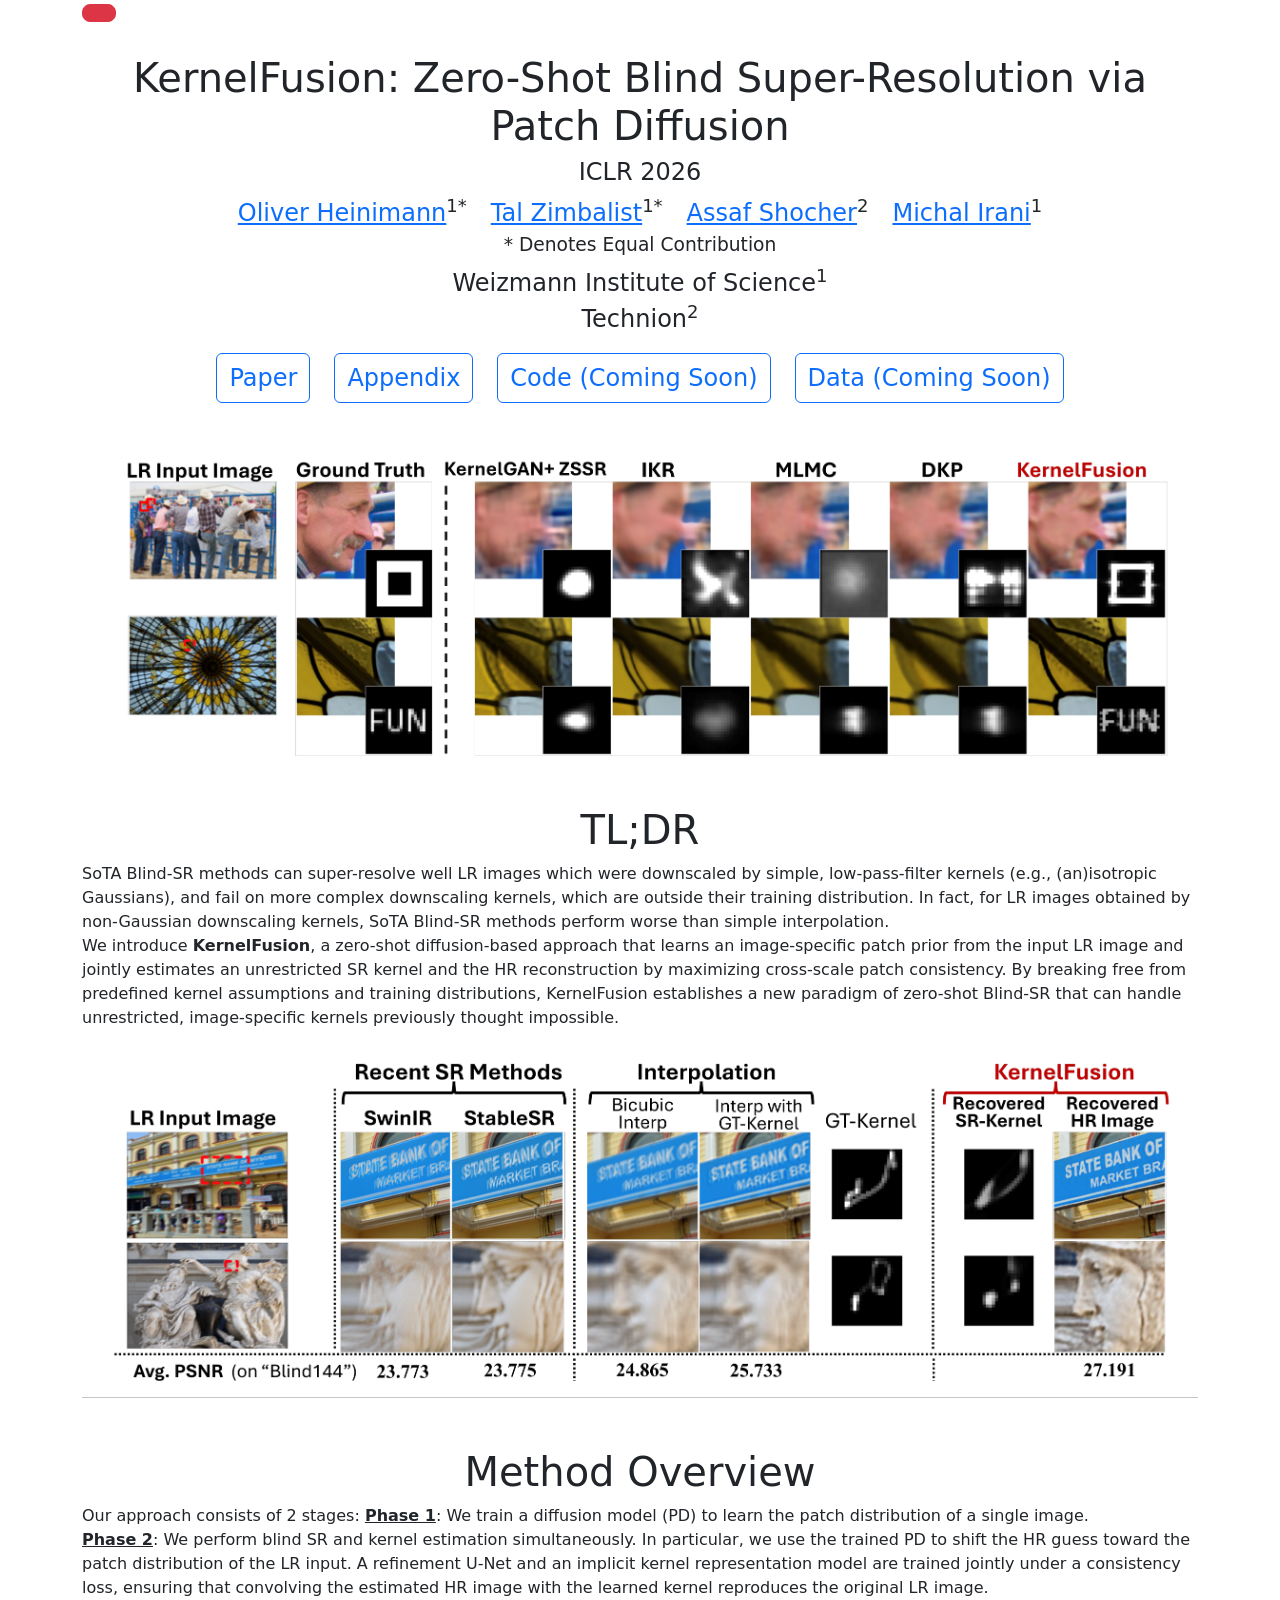
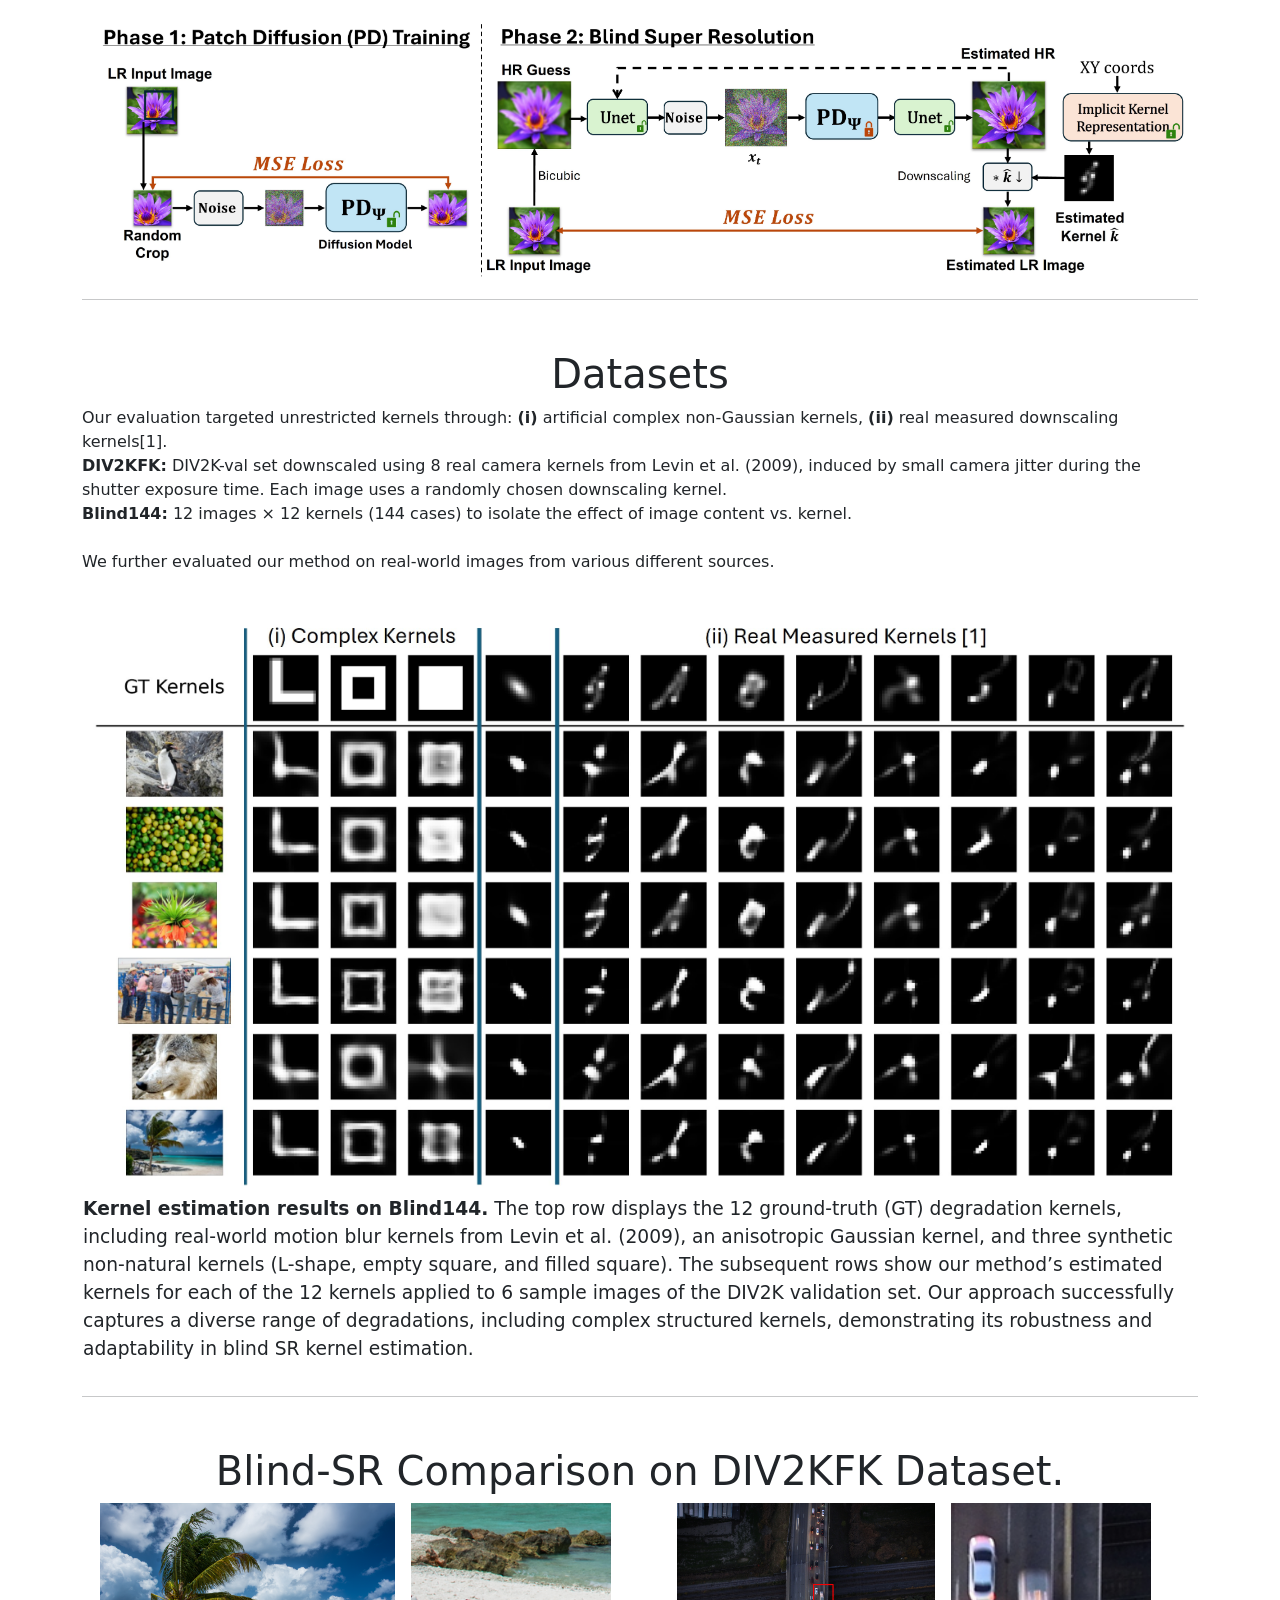
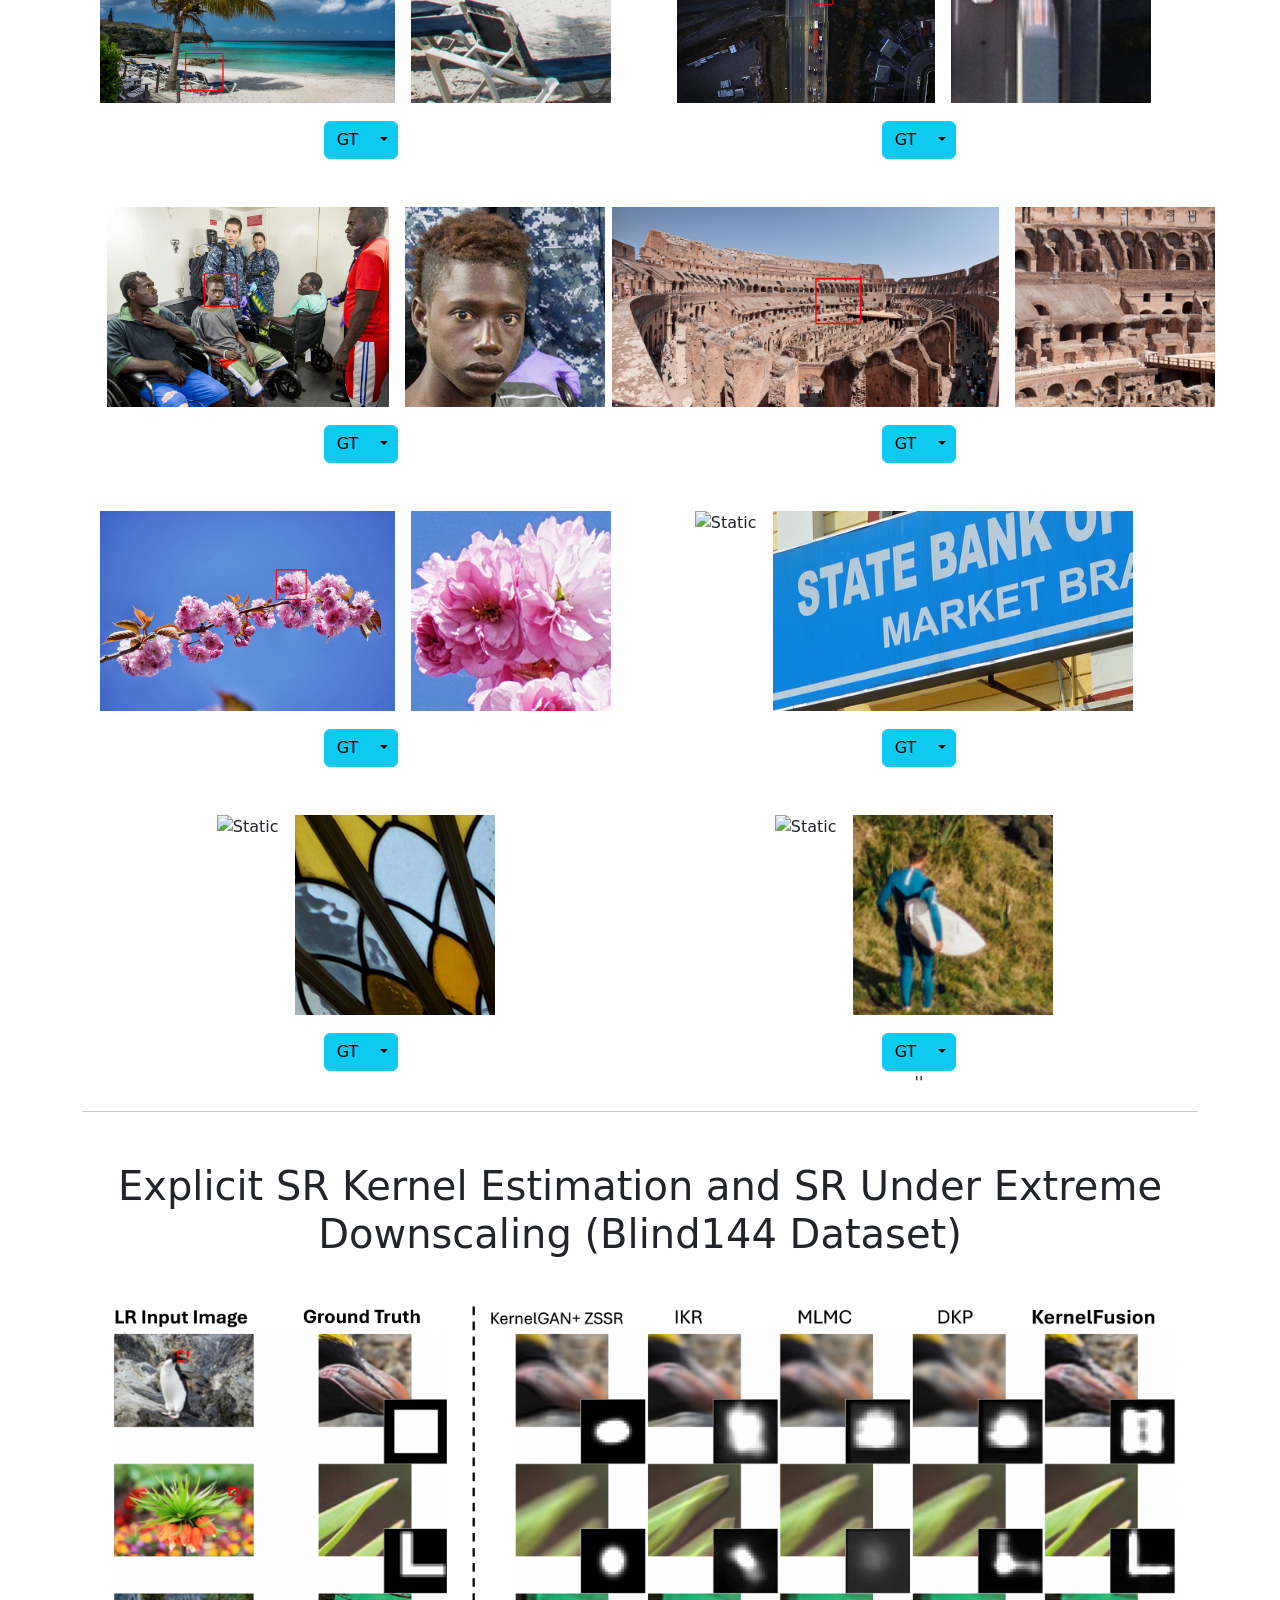
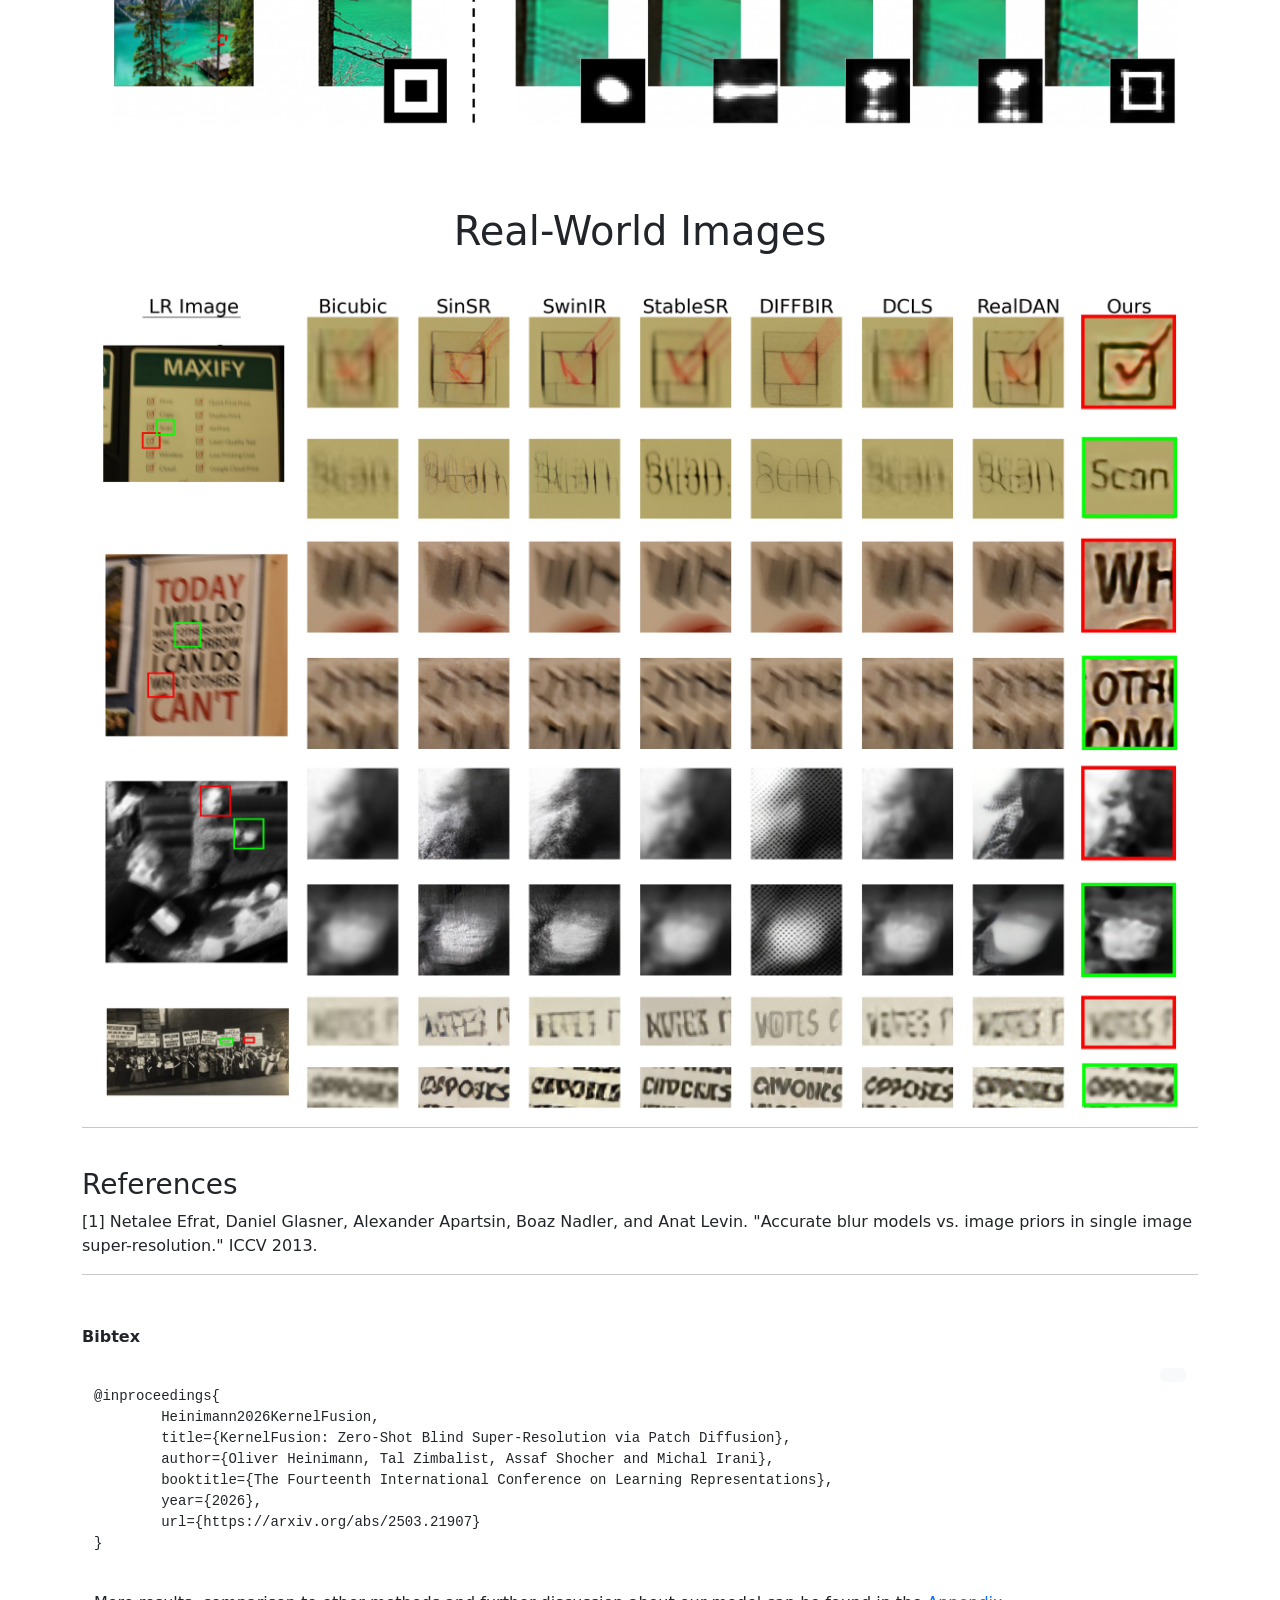
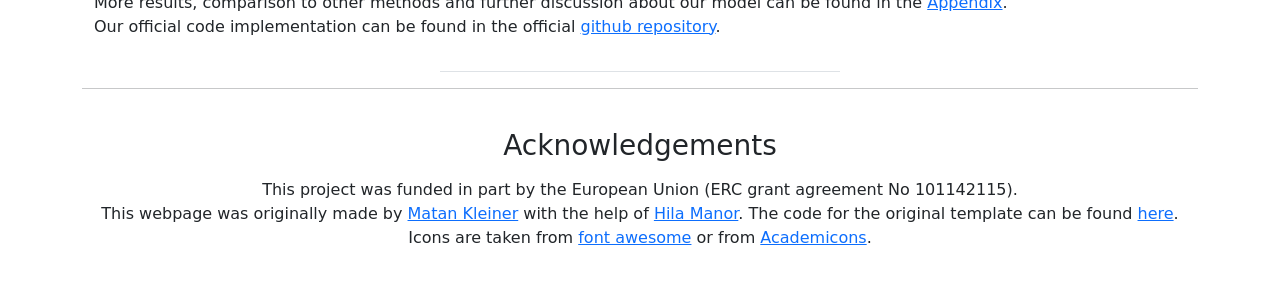
==== commit 66ba6b3d: "add acceptence to ICLR cooment" ====
--- a/index.html
+++ b/index.html
@@ -48,7 +48,7 @@
 		<!-- top - author names, affiliation and links -->
 		<center>
 			<h1 style="margin-top: 30px;">KernelFusion: Zero-Shot Blind Super-Resolution via Patch Diffusion</h1>
-			<!-- <h4>ICLR 2026</h4> -->
+			<h4>ICLR 2026</h4>
 			<div class="container">
 				<div class="row justify-content-md-center">
 					<div class="col-md-auto">
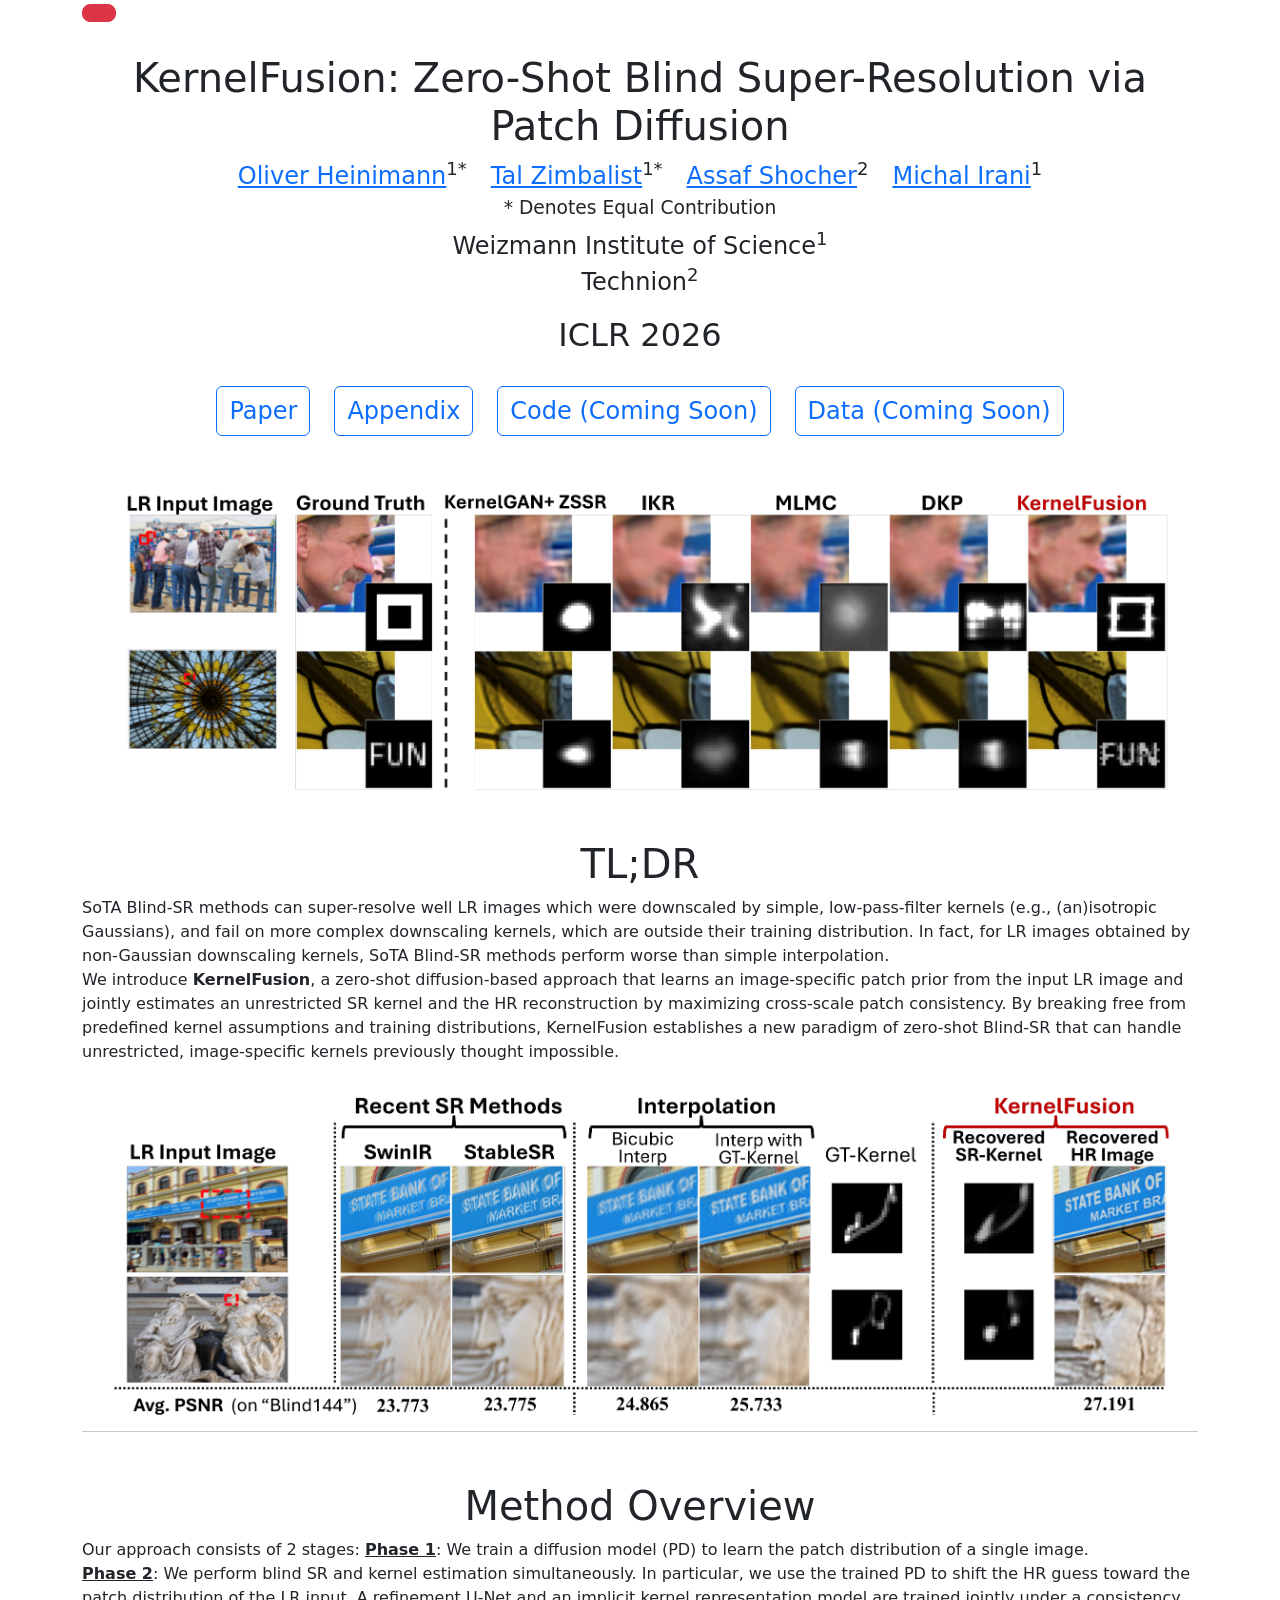
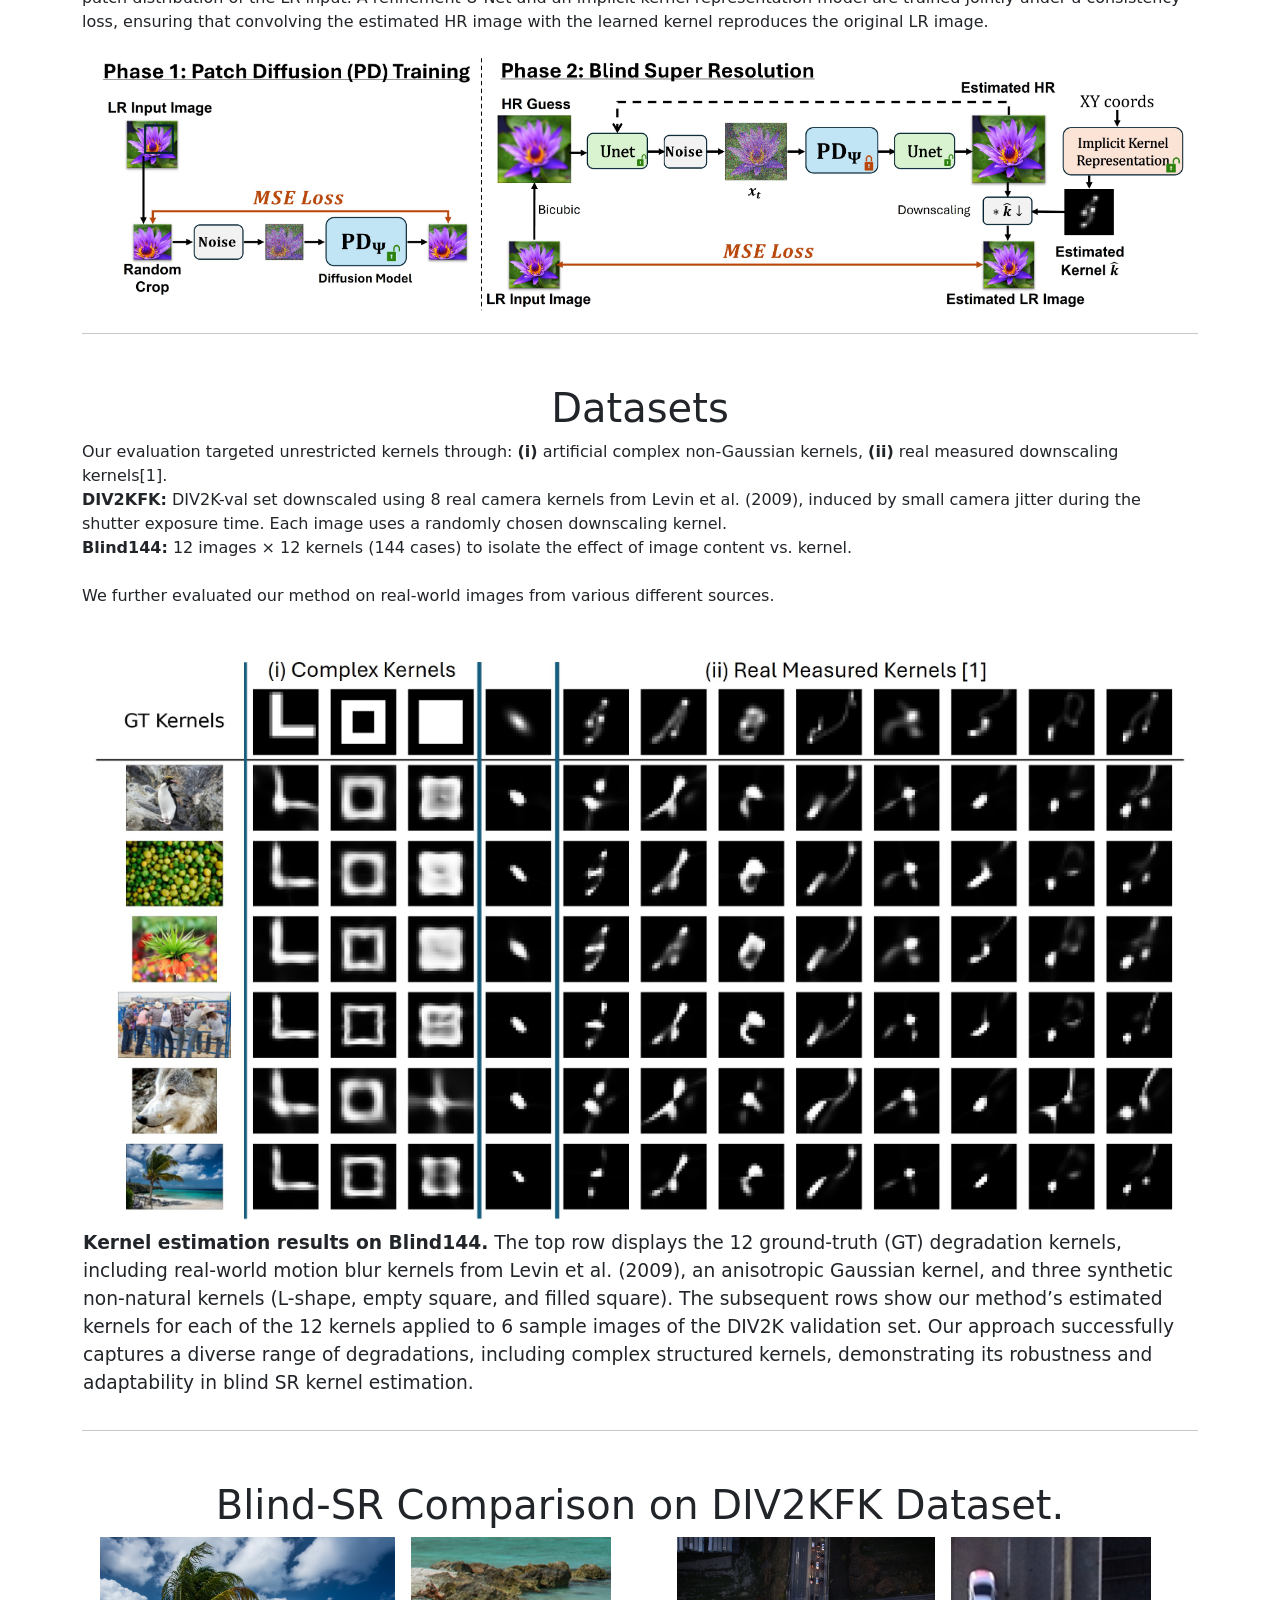
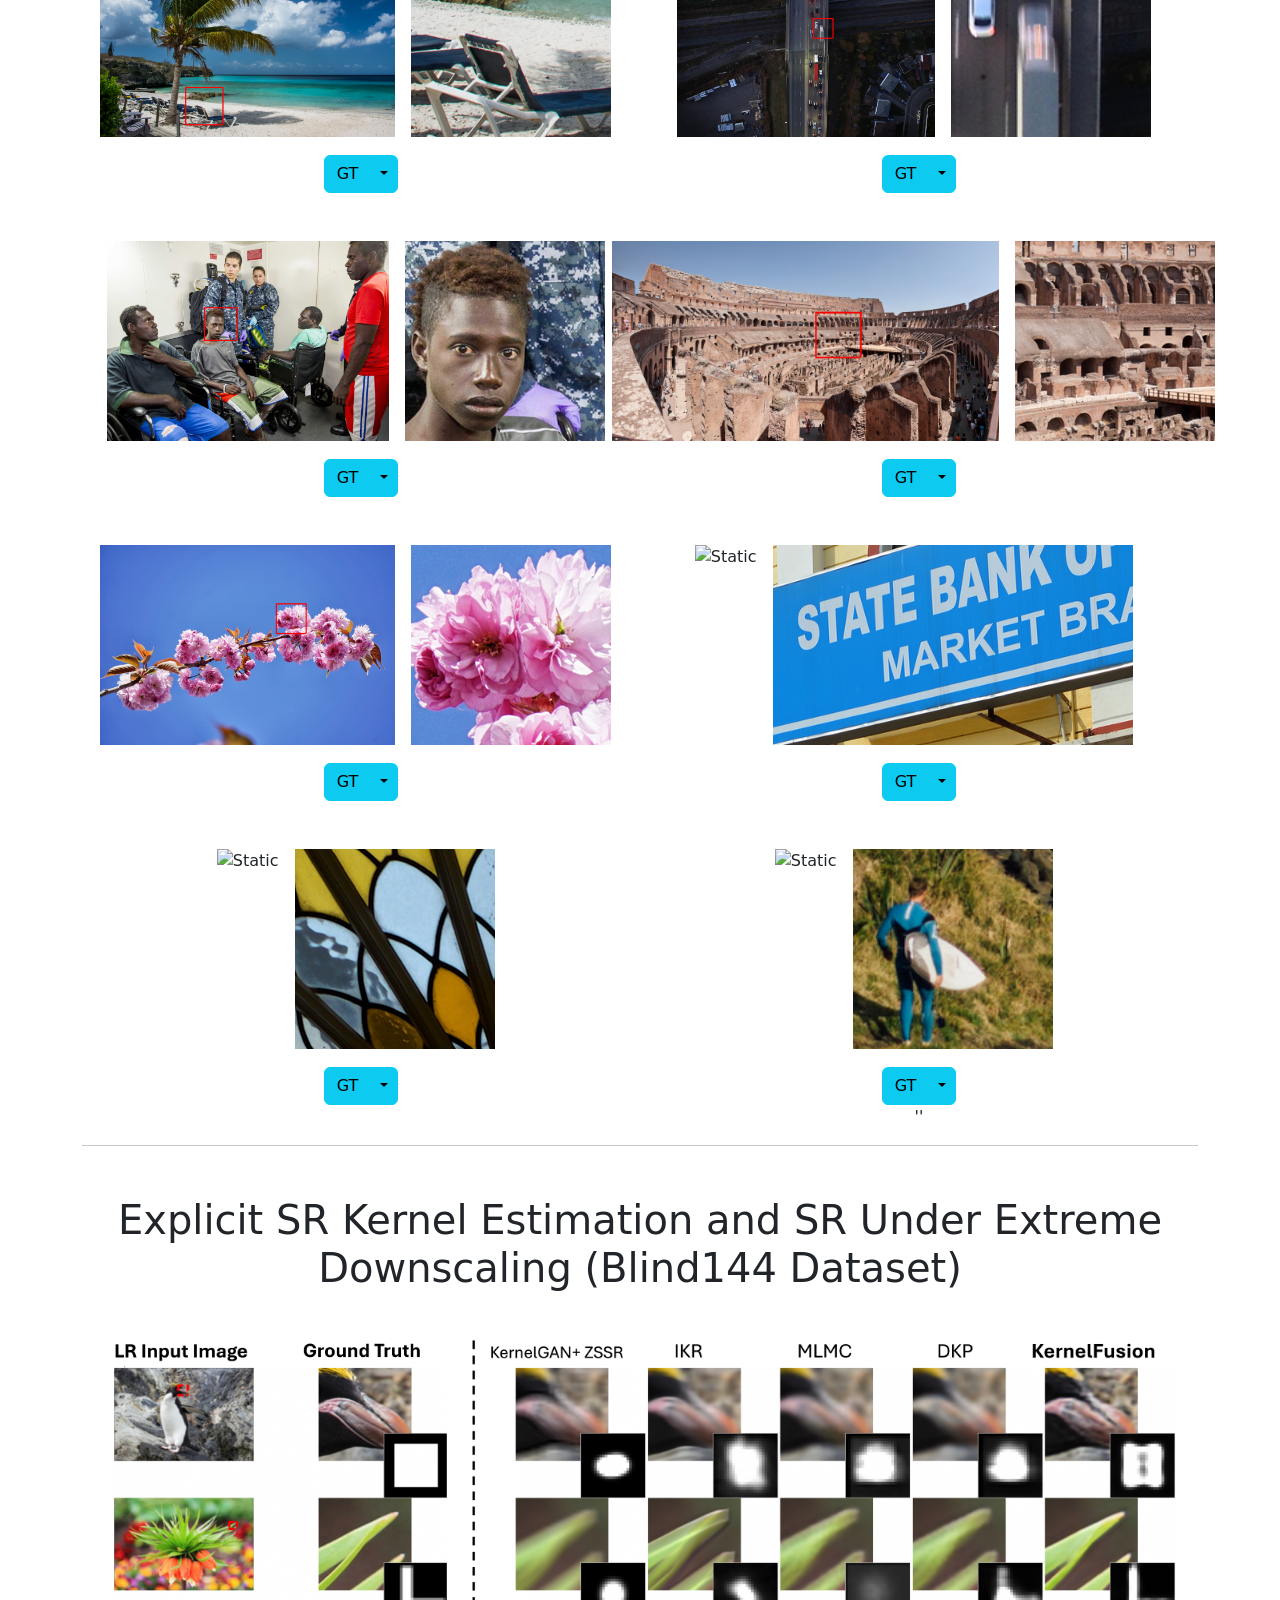
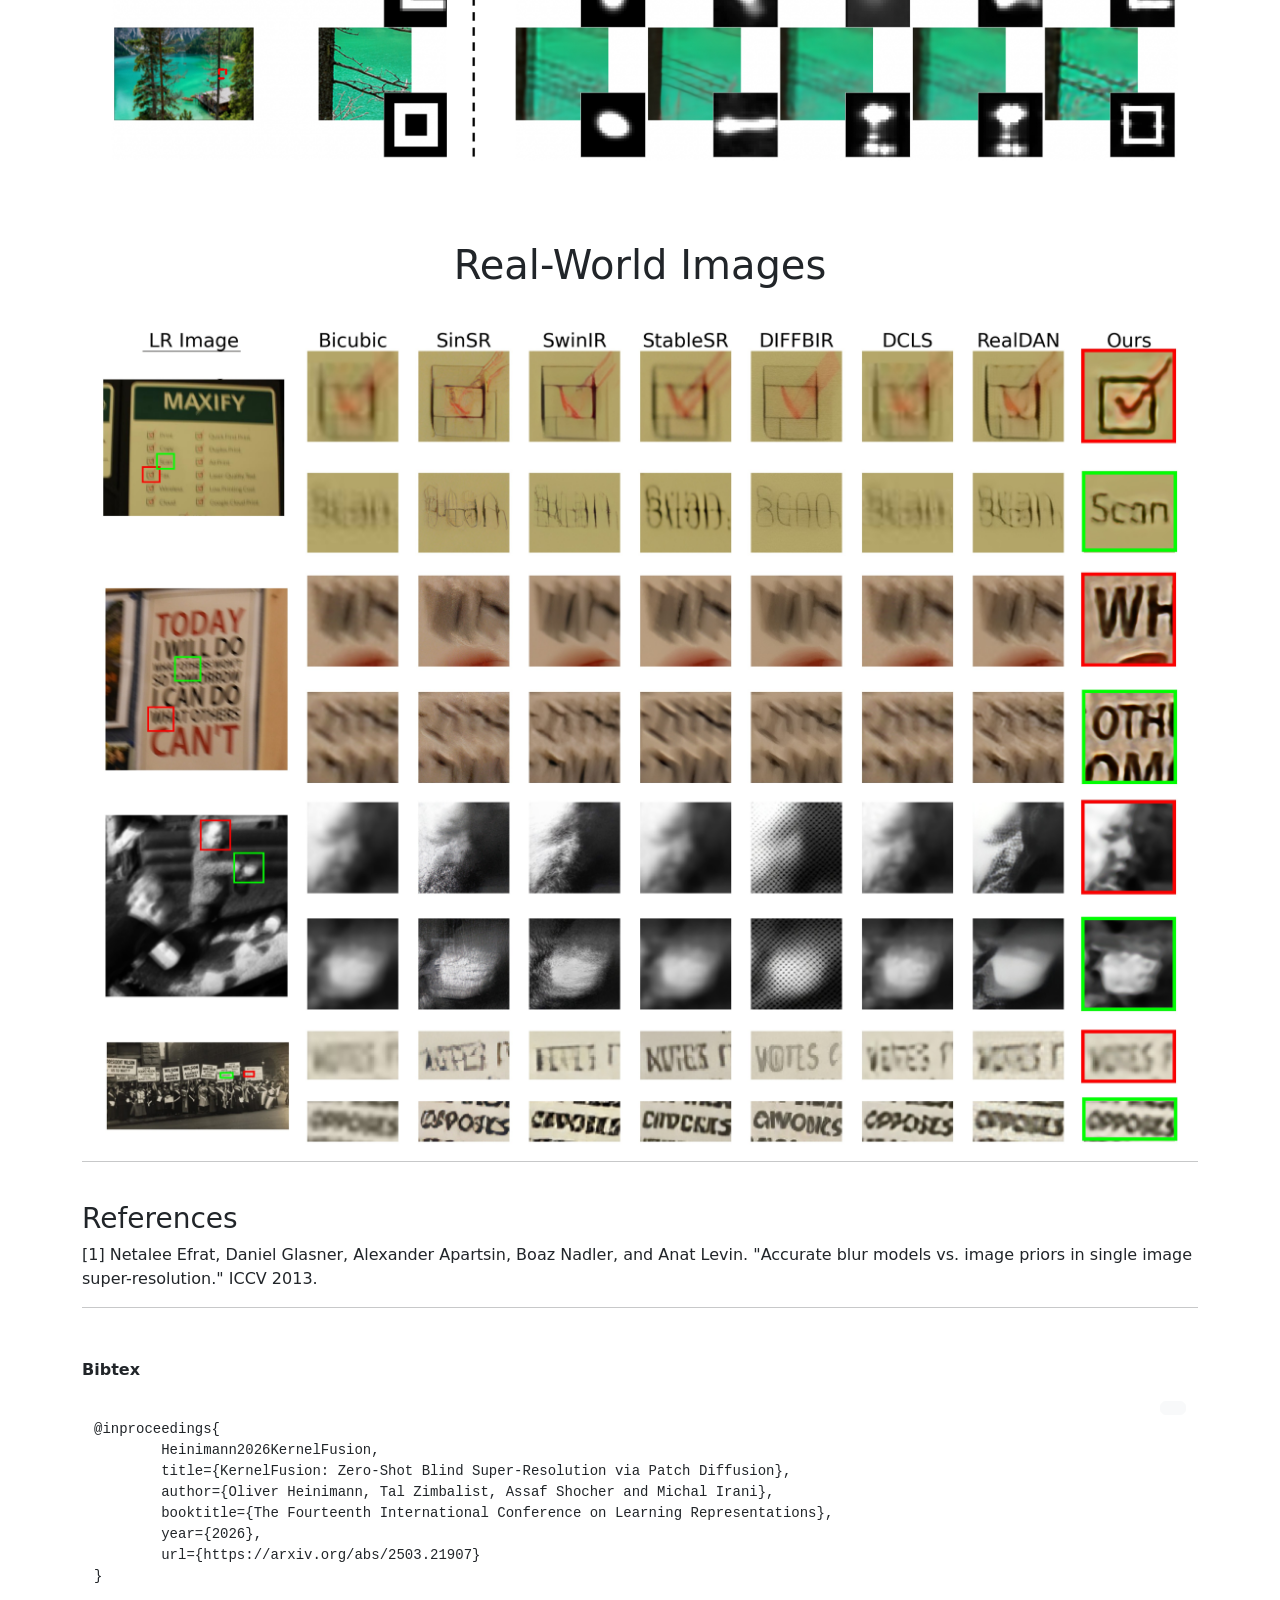
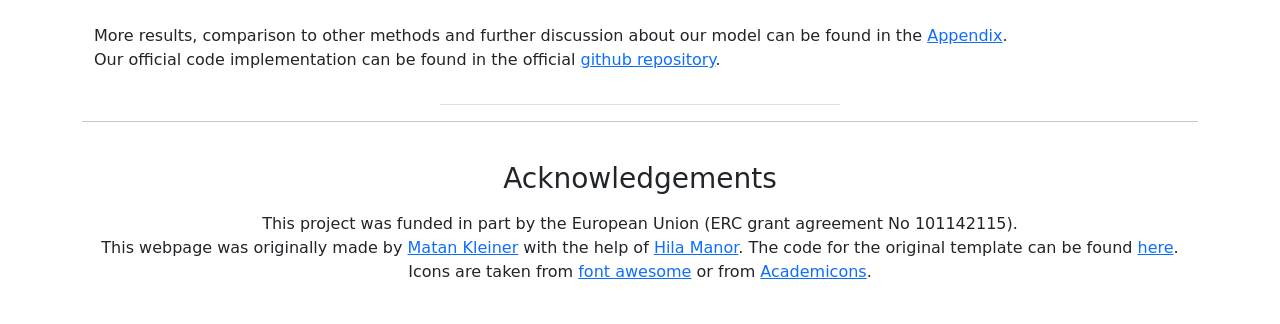
==== commit 795654d7: "change font size" ====
--- a/index.html
+++ b/index.html
@@ -48,7 +48,7 @@
 		<!-- top - author names, affiliation and links -->
 		<center>
 			<h1 style="margin-top: 30px;">KernelFusion: Zero-Shot Blind Super-Resolution via Patch Diffusion</h1>
-			<h4>ICLR 2026</h4>
+			<!-- <h4>ICLR 2026</h4> -->
 			<div class="container">
 				<div class="row justify-content-md-center">
 					<div class="col-md-auto">
@@ -68,6 +68,8 @@
 
 			<p class="text-center" style="font-size: 14pt; margin-bottom: 6px;">* Denotes Equal Contribution</p>
 			<p class="text-center affilation" style="font-size: 18pt;">Weizmann Institute of Science<sup>1</sup><br>Technion<sup>2</sup><p>
+			
+			<h2>ICLR 2026</h2><br>
 
 			<div class="container">
 				<div class="row justify-content-md-center">
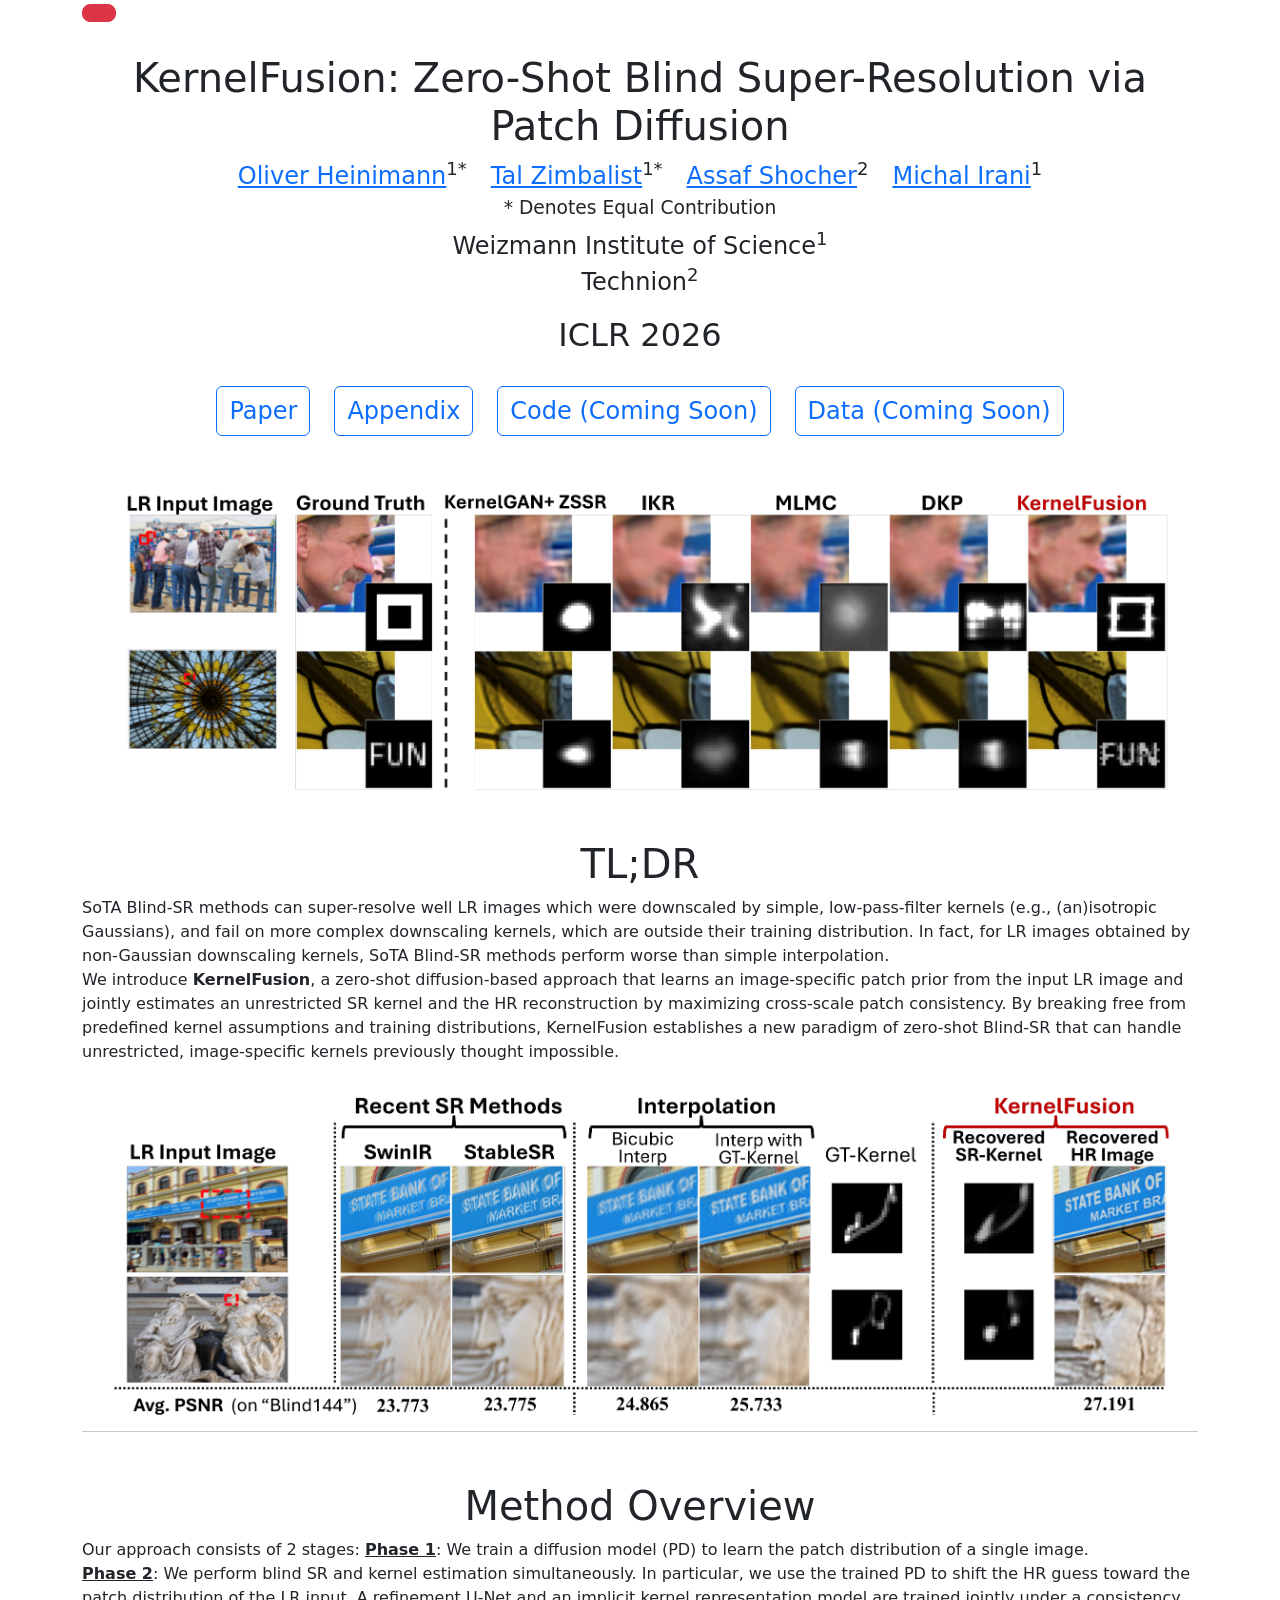
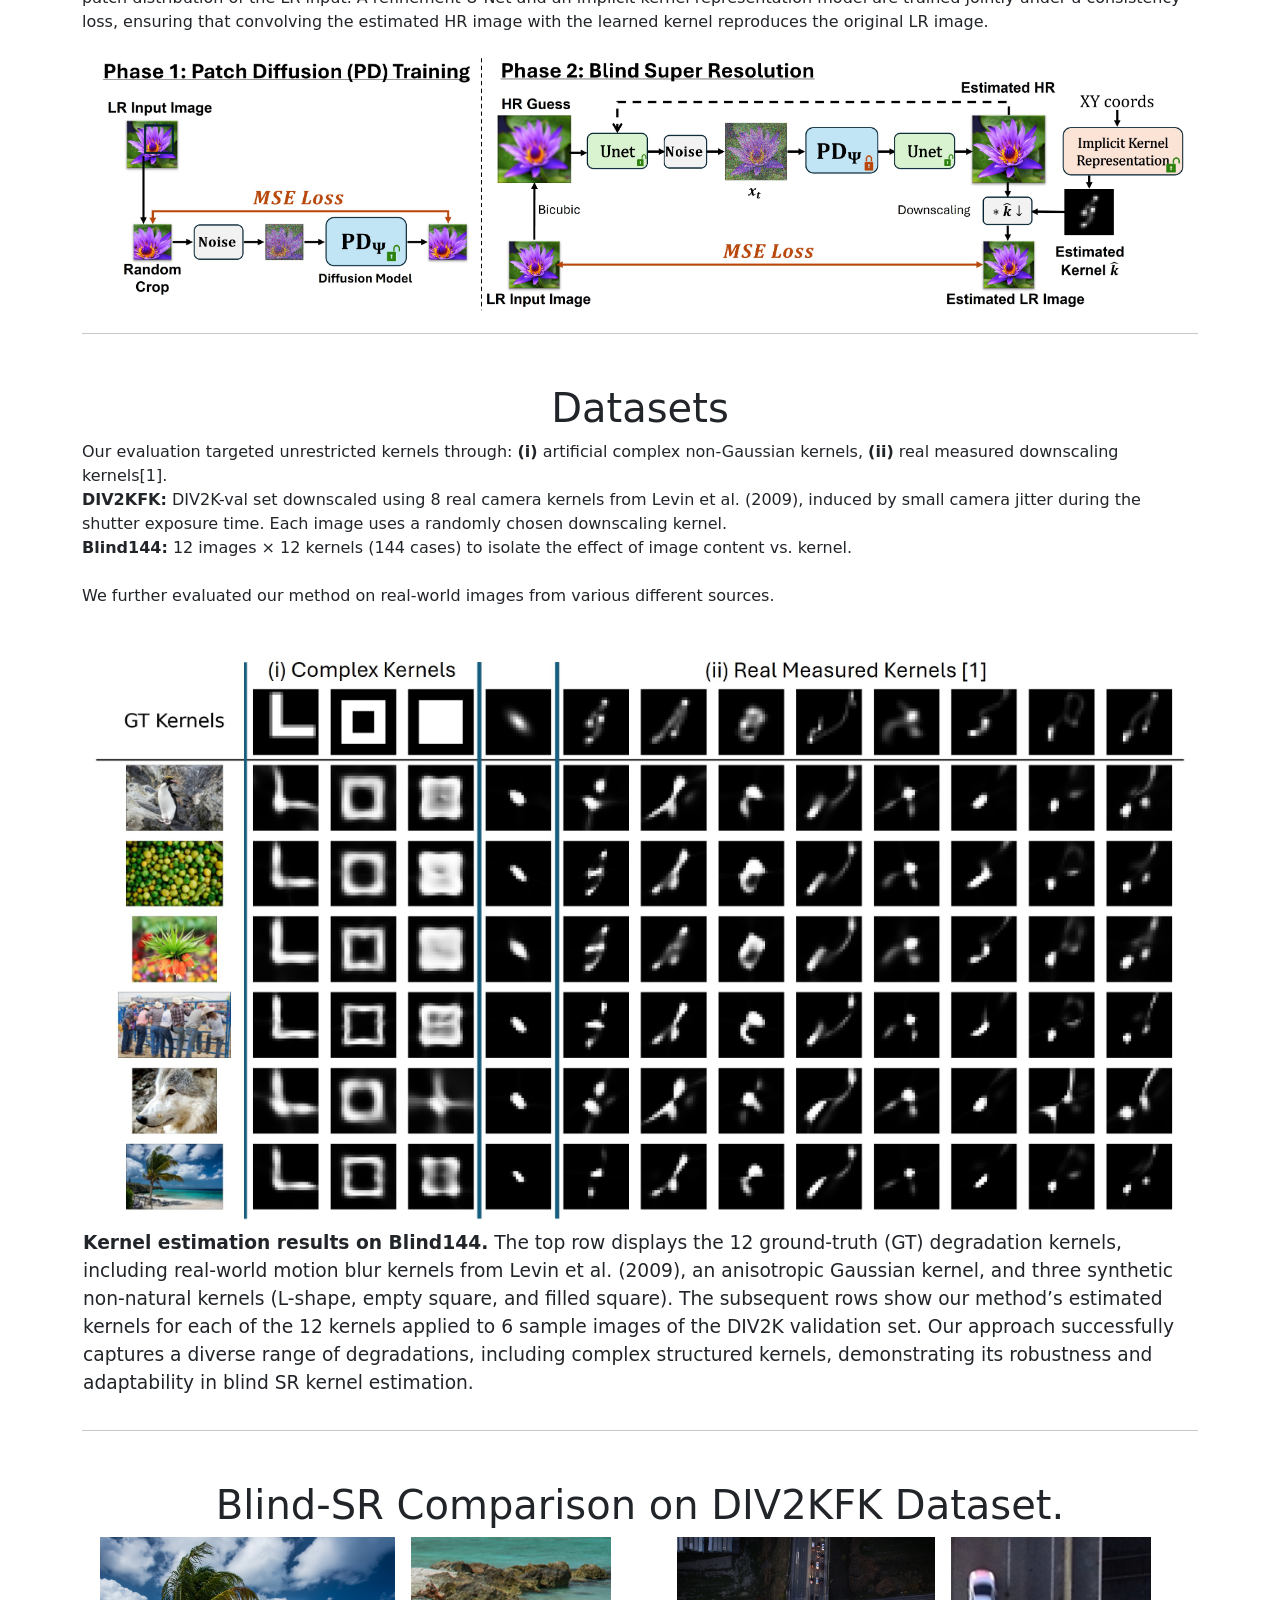
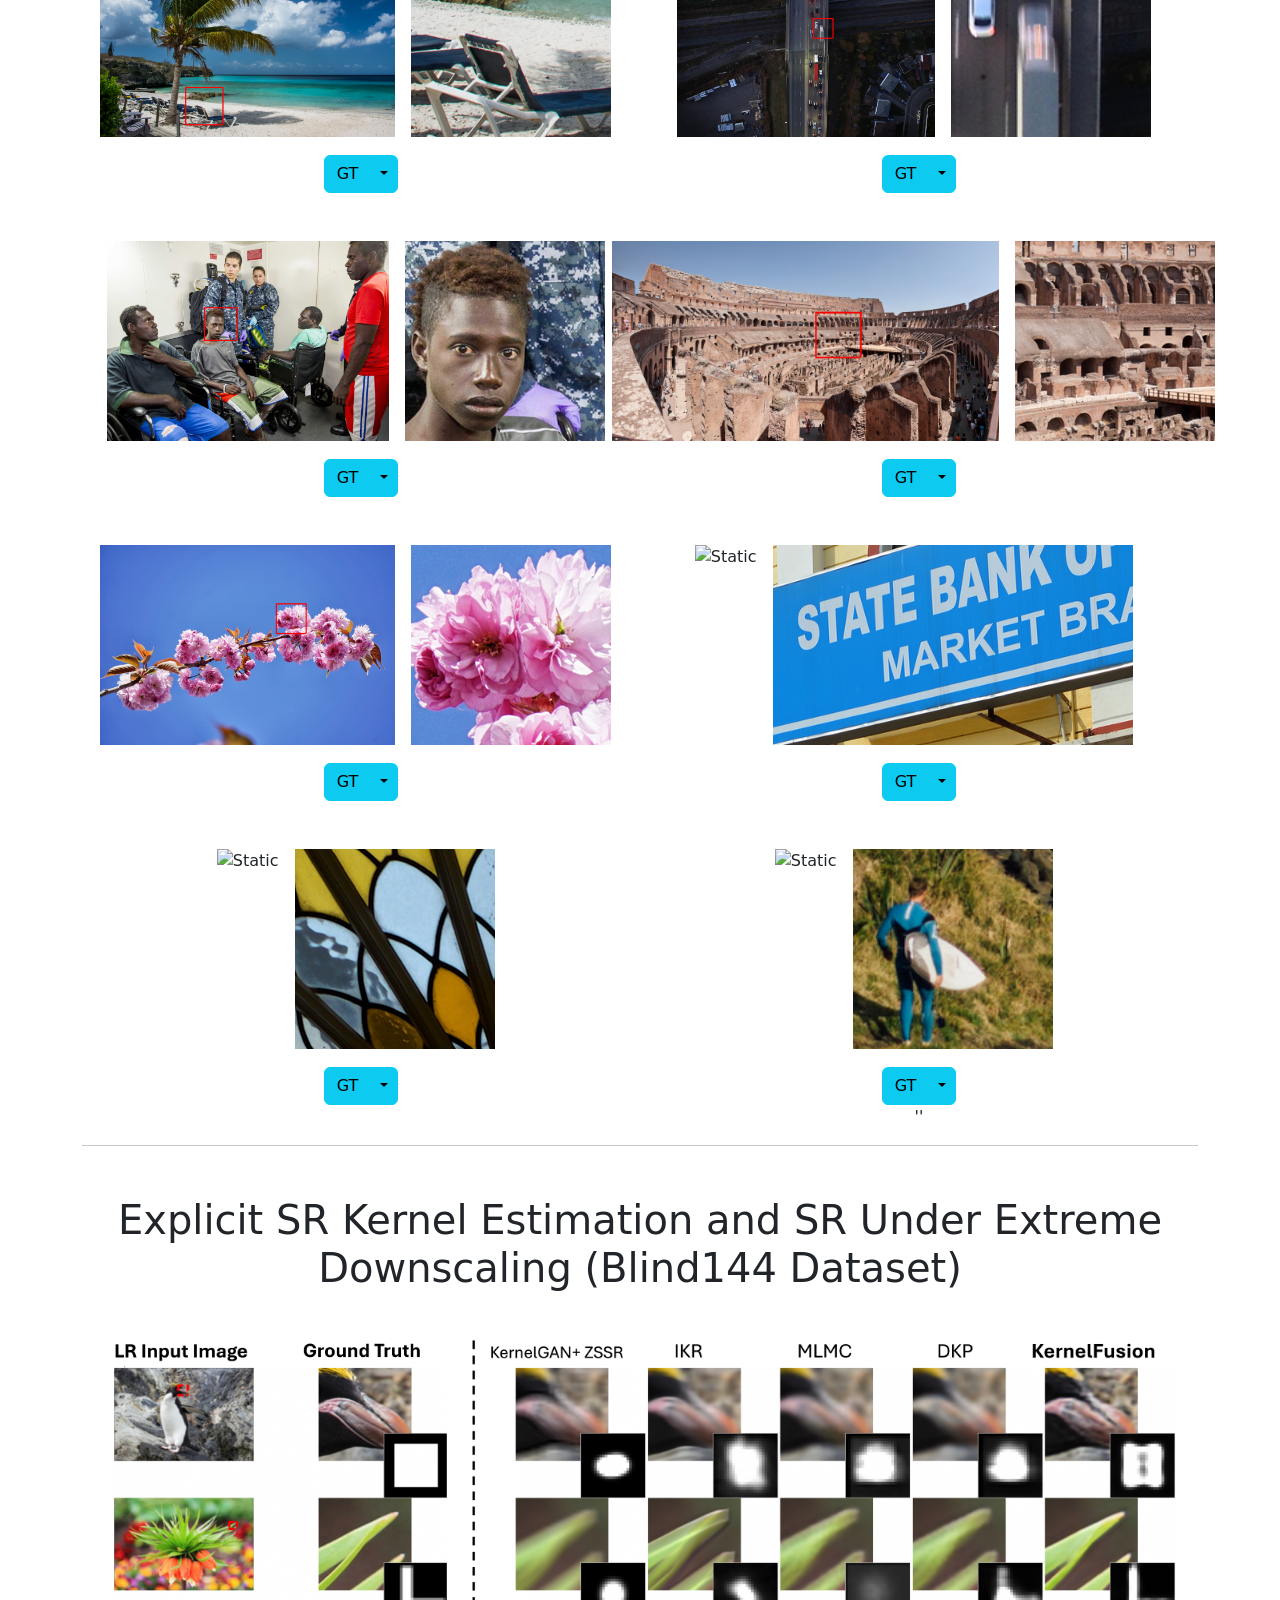
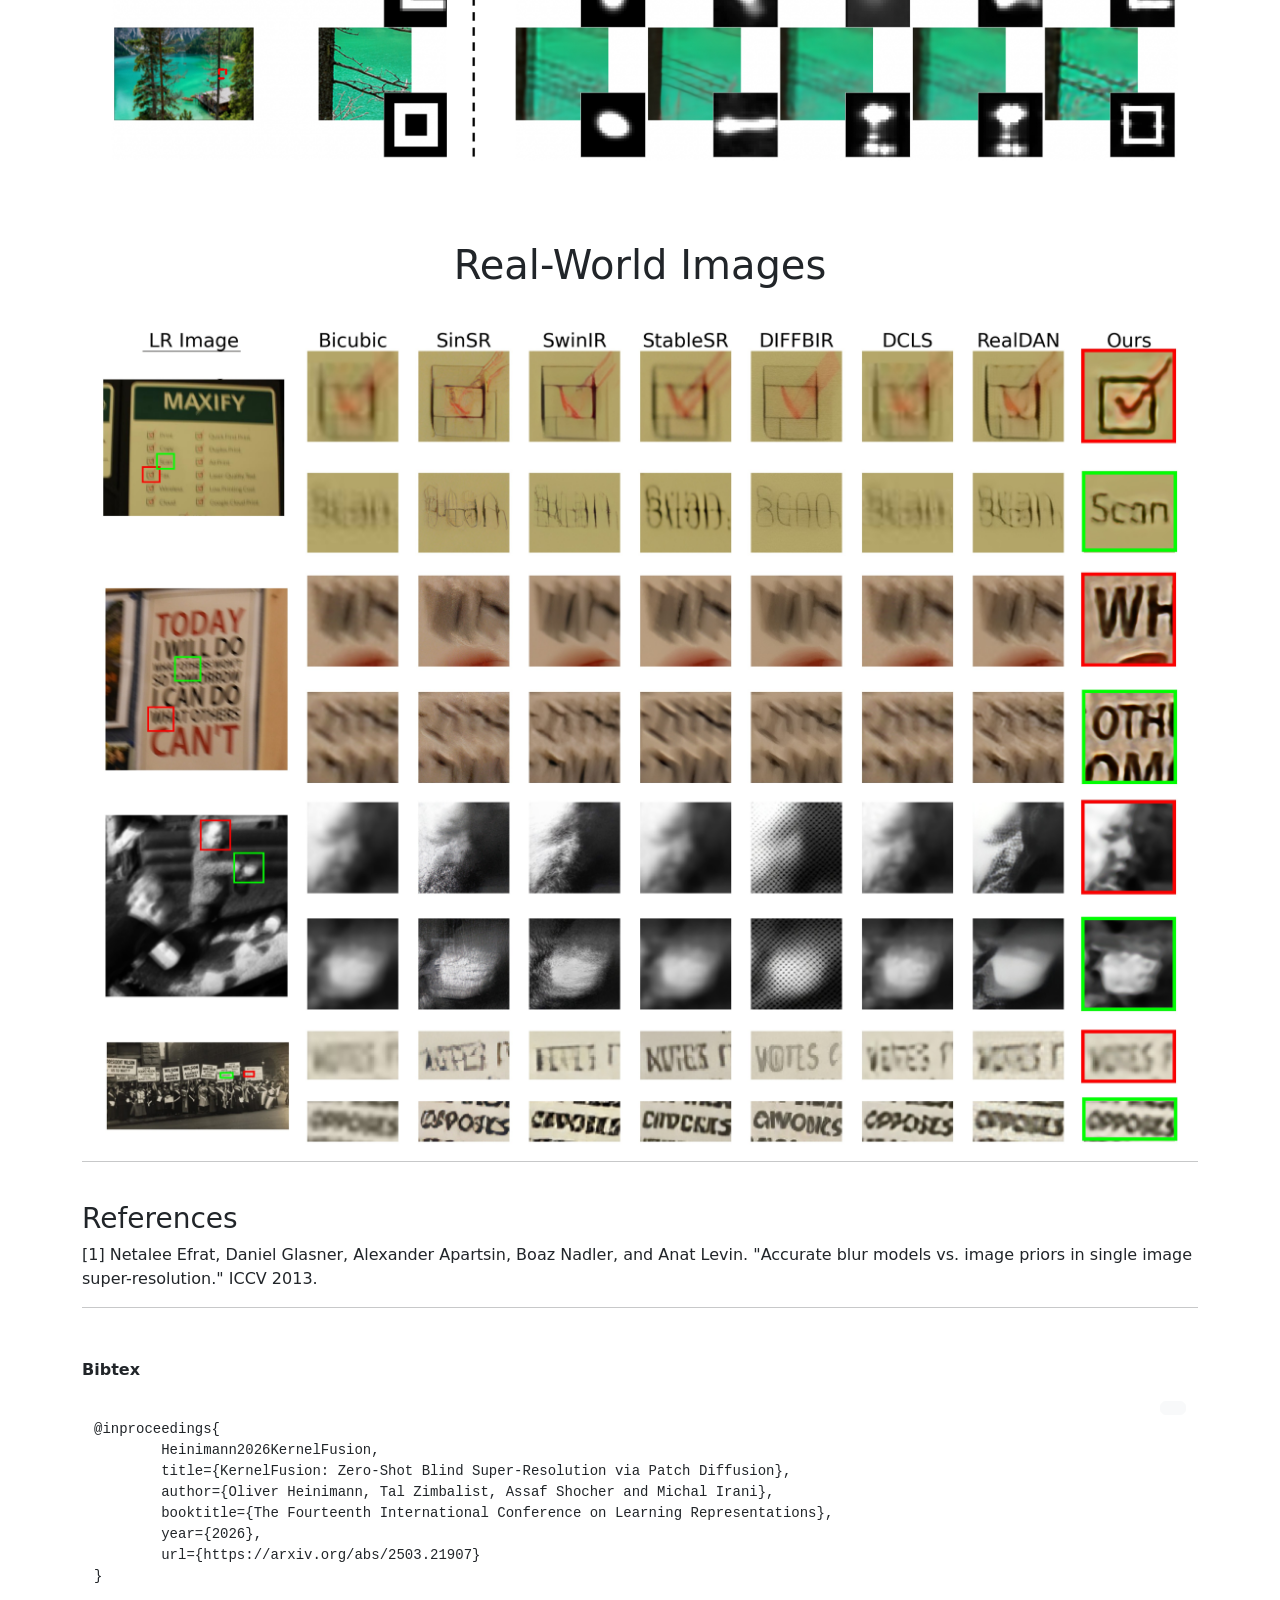
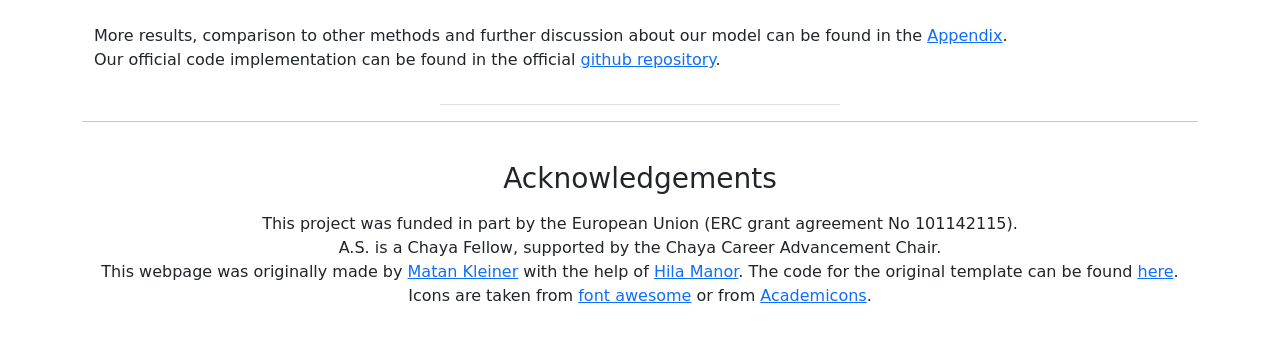
==== commit d6a08a94: "add acknowledgement" ====
--- a/index.html
+++ b/index.html
@@ -576,6 +576,7 @@
 			<p style="font-size: 11pt;">
 				<center>
 					This project was funded in part by the European Union (ERC grant agreement No 101142115). <br>
+					A.S. is a Chaya Fellow, supported by the Chaya Career Advancement Chair. <br>
 					This webpage was originally made by <a href="https://www.linkedin.com/in/matan-kleiner/" target="_blank" rel="noopener noreferrer">Matan Kleiner</a> with the 
 					help of <a target="_blank" rel="noopener noreferrer" href="https://www.linkedin.com/in/hilamanor/">Hila Manor</a>. The code for the original template can be found <a target="_blank" rel="noopener noreferrer" href="https://github.com/matankleiner/academic-webpage-template/tree/main">here</a>.<br>
 					Icons are taken from <a target="_blank" rel="noopener noreferrer" href="https://fontawesome.com/">font awesome</a> or from <a target="_blank" rel="noopener noreferrer" href="https://jpswalsh.github.io/academicons/">Academicons</a>.
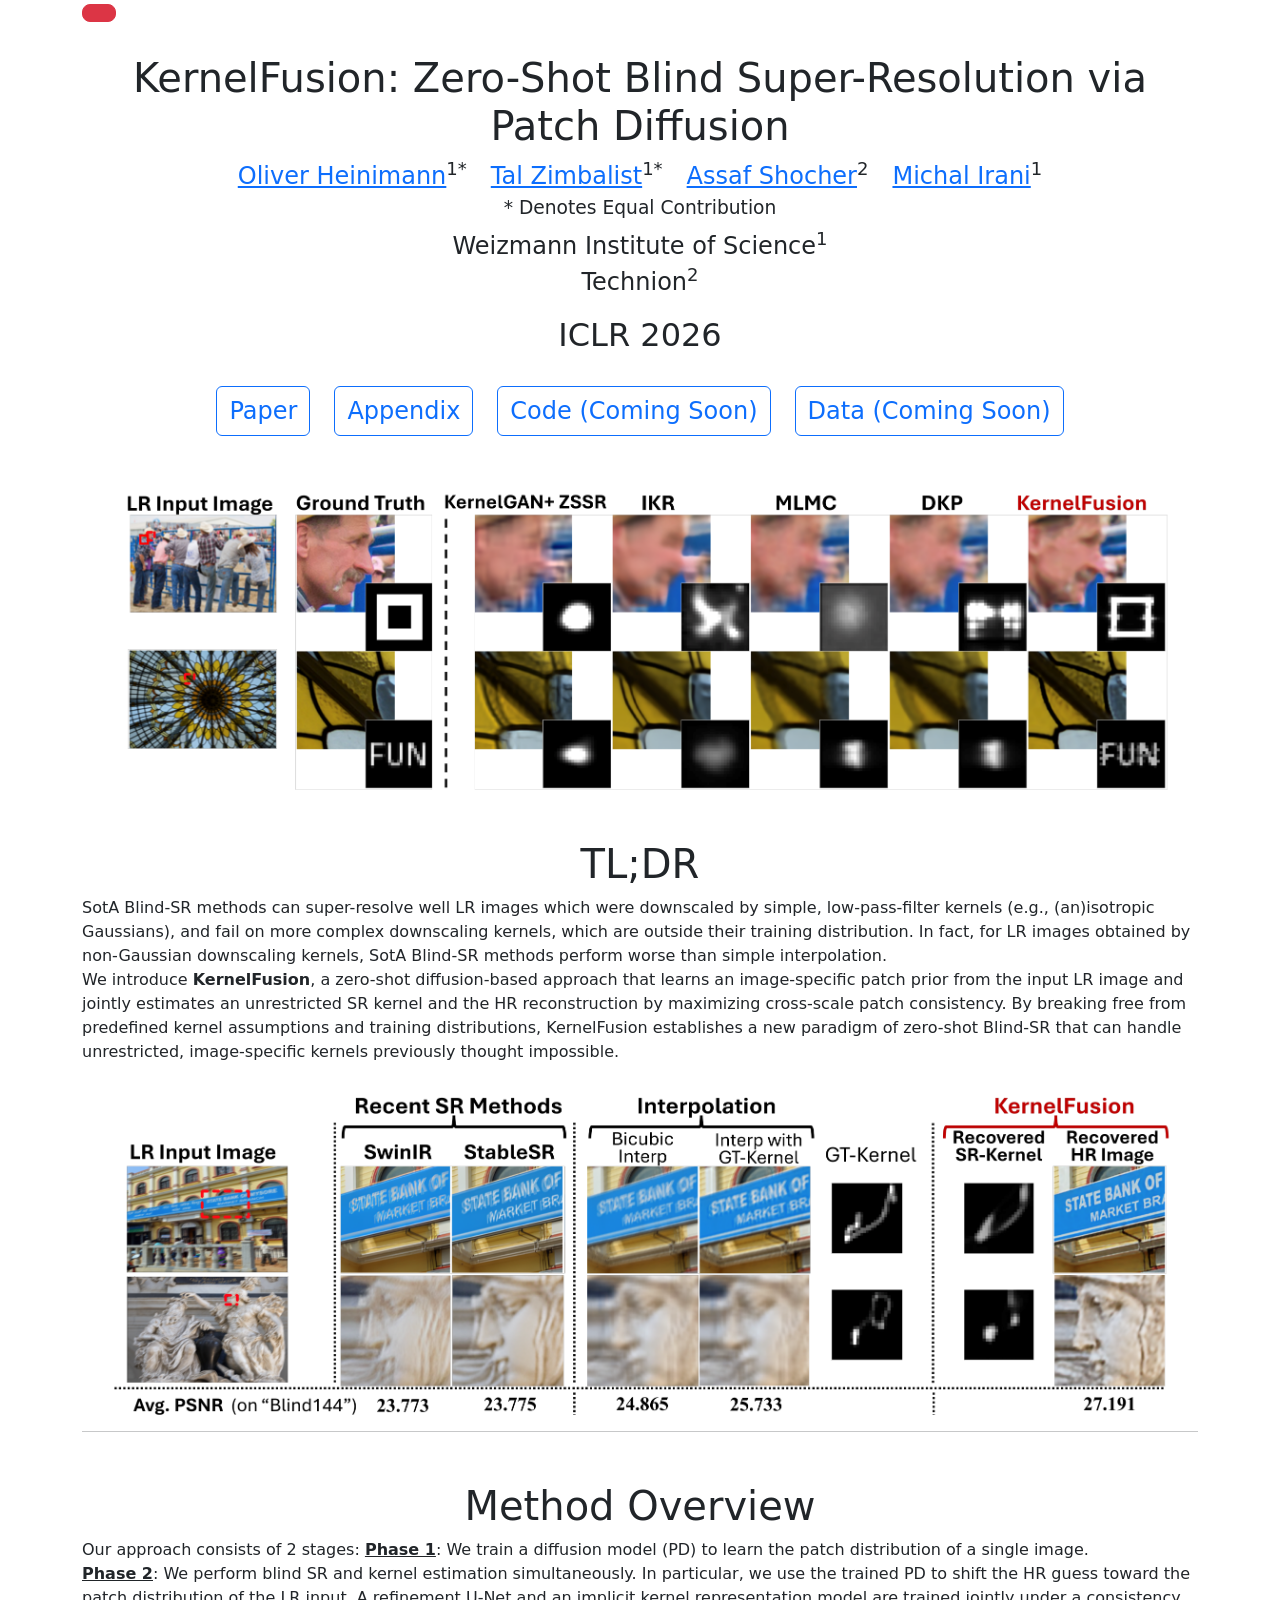
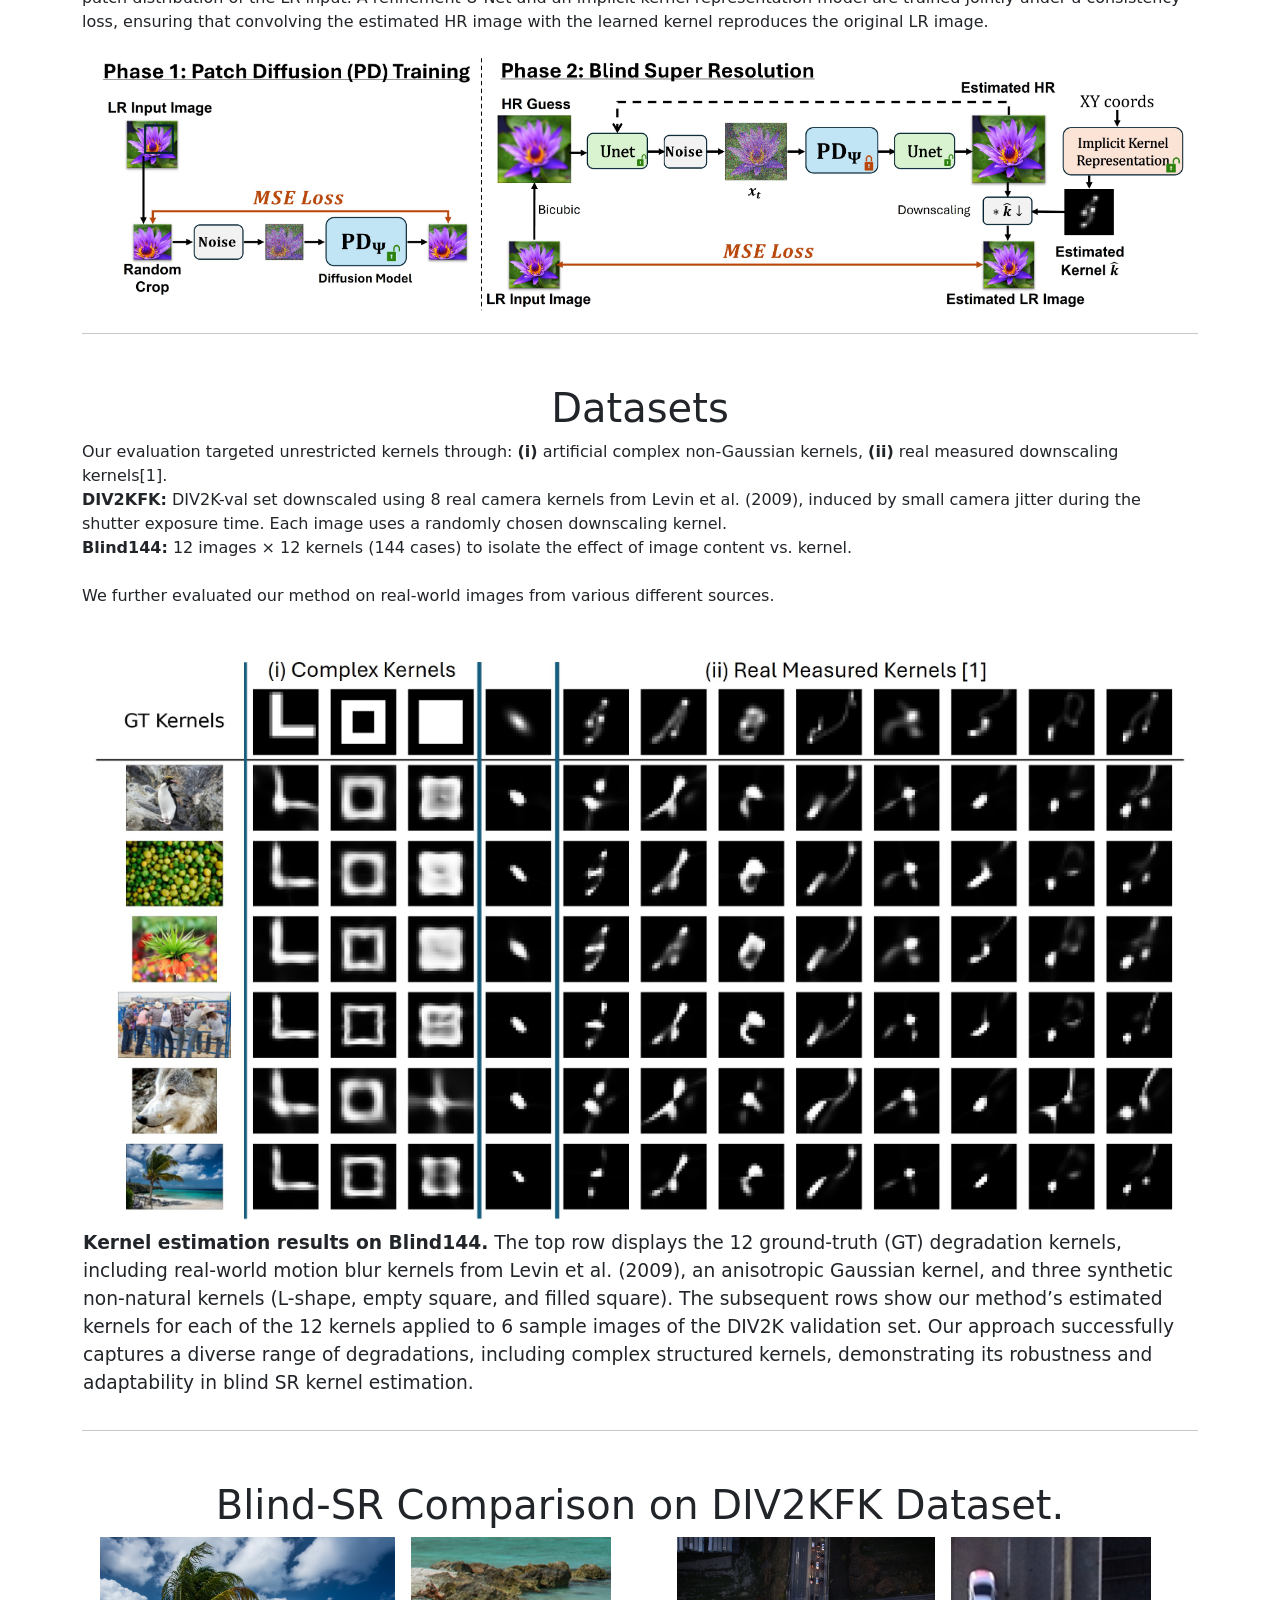
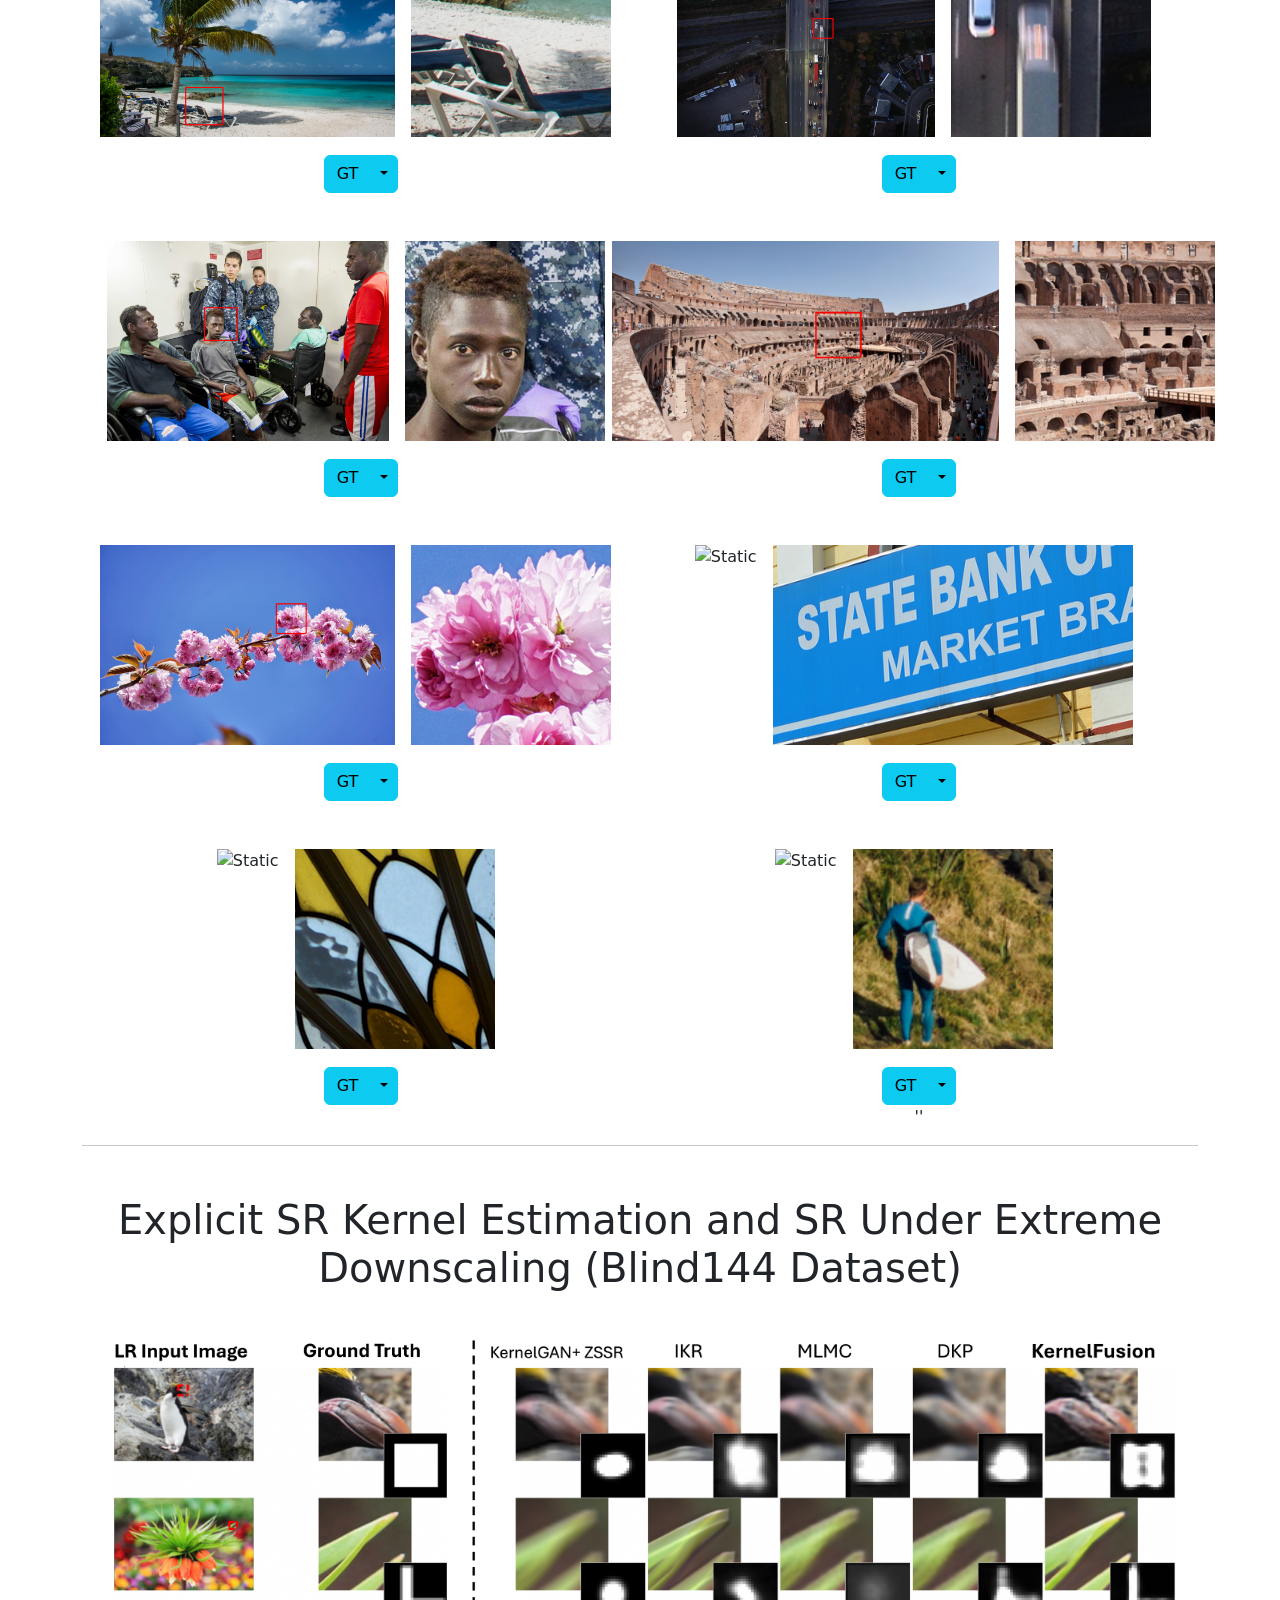
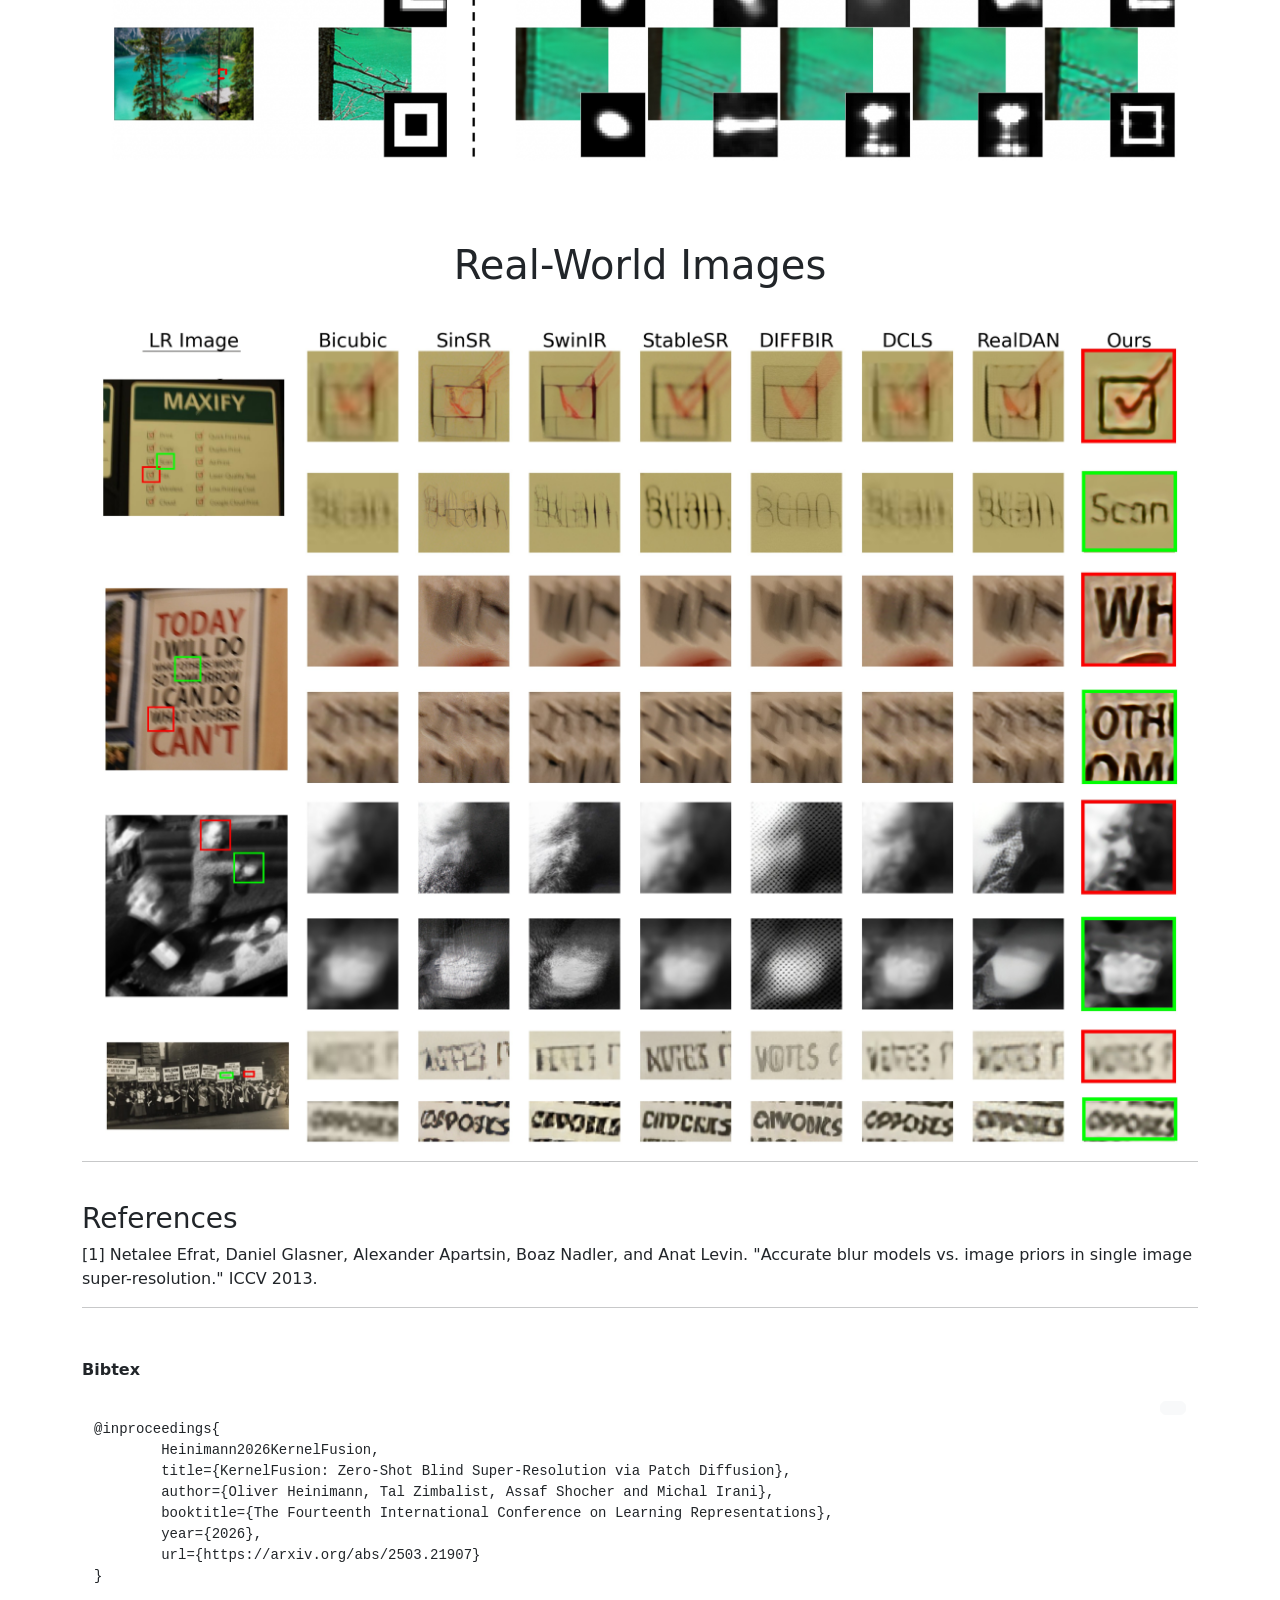
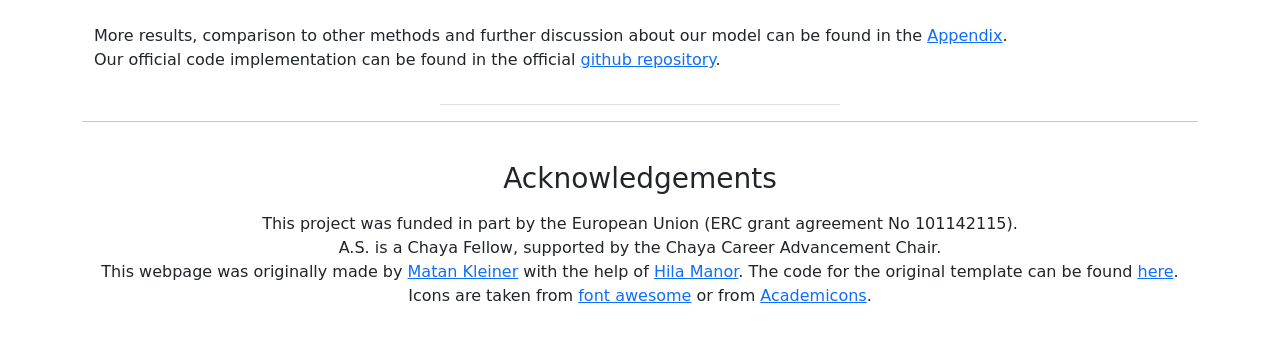
==== commit fbee3903: "fix typo" ====
--- a/index.html
+++ b/index.html
@@ -103,9 +103,9 @@
 		<h1 style="margin-top: 50px;">TL;DR </h1>
 		</center>
 		<p>
-			SoTA Blind-SR methods can  super-resolve well LR images which were downscaled by simple, low-pass-filter kernels (e.g., (an)isotropic Gaussians), 
+			SotA Blind-SR methods can  super-resolve well LR images which were downscaled by simple, low-pass-filter kernels (e.g., (an)isotropic Gaussians), 
 			and fail on more complex downscaling kernels, which are outside their training distribution. In fact,
-			for LR images obtained by non-Gaussian downscaling kernels, SoTA Blind-SR methods perform
+			for LR images obtained by non-Gaussian downscaling kernels, SotA Blind-SR methods perform
 			worse than simple interpolation.<br>
 			We introduce <strong>KernelFusion</strong>, a zero-shot diffusion-based approach that learns an image-specific patch prior from the input LR image and jointly estimates an unrestricted SR kernel and the HR reconstruction by maximizing cross-scale patch consistency.
 			By breaking free from predefined kernel assumptions and training distributions, KernelFusion establishes a
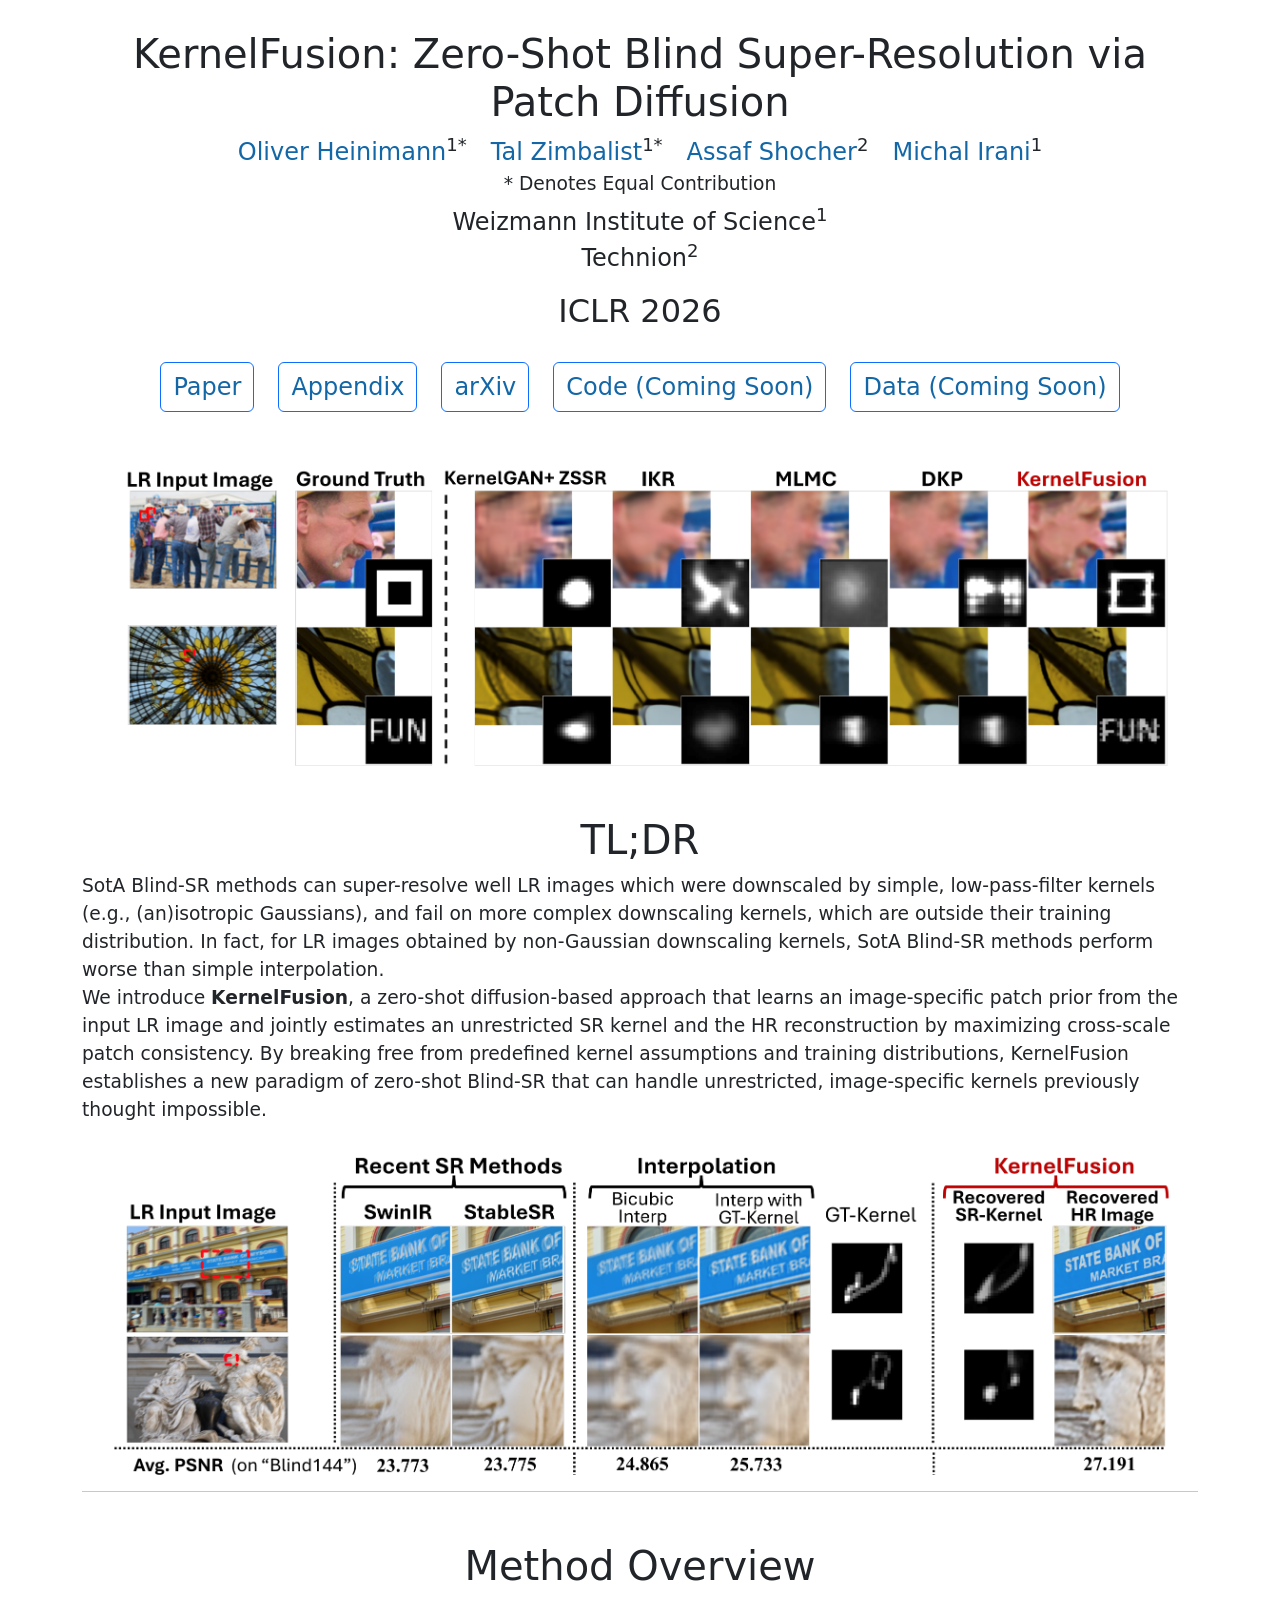
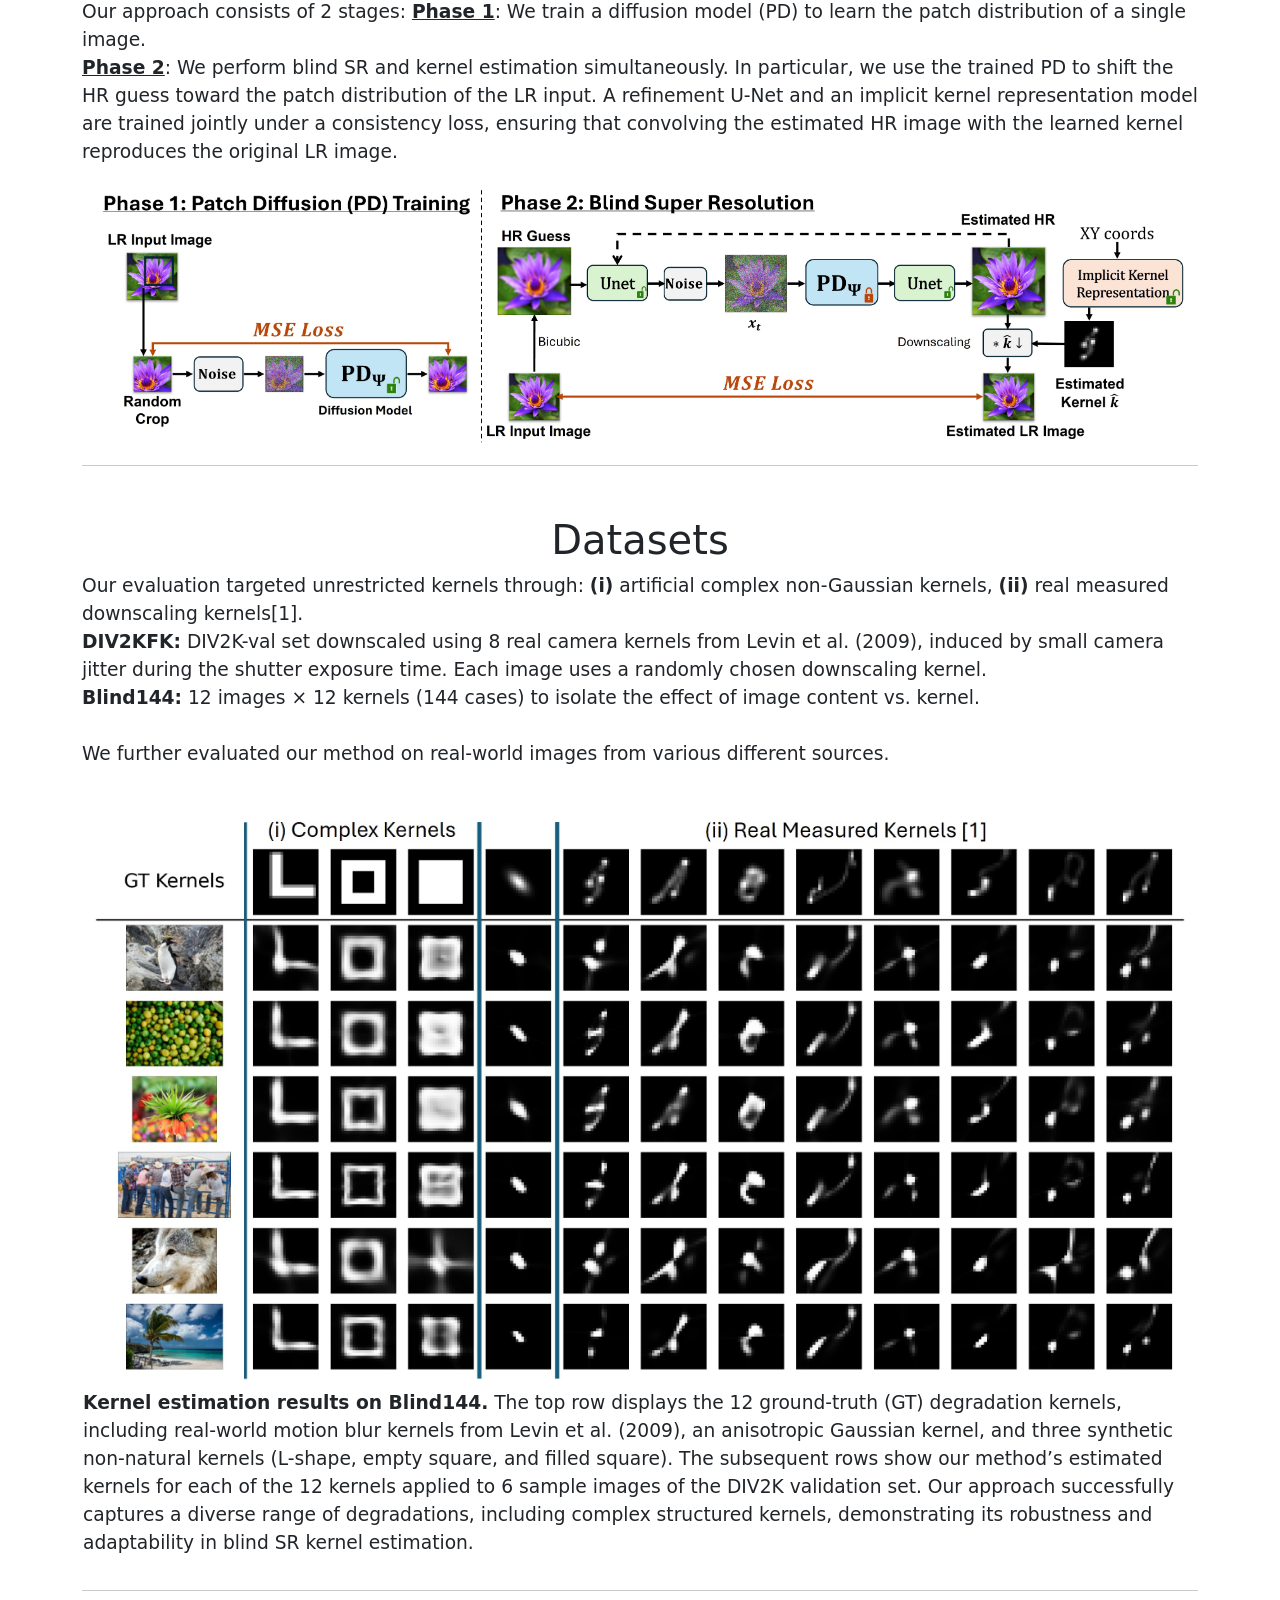
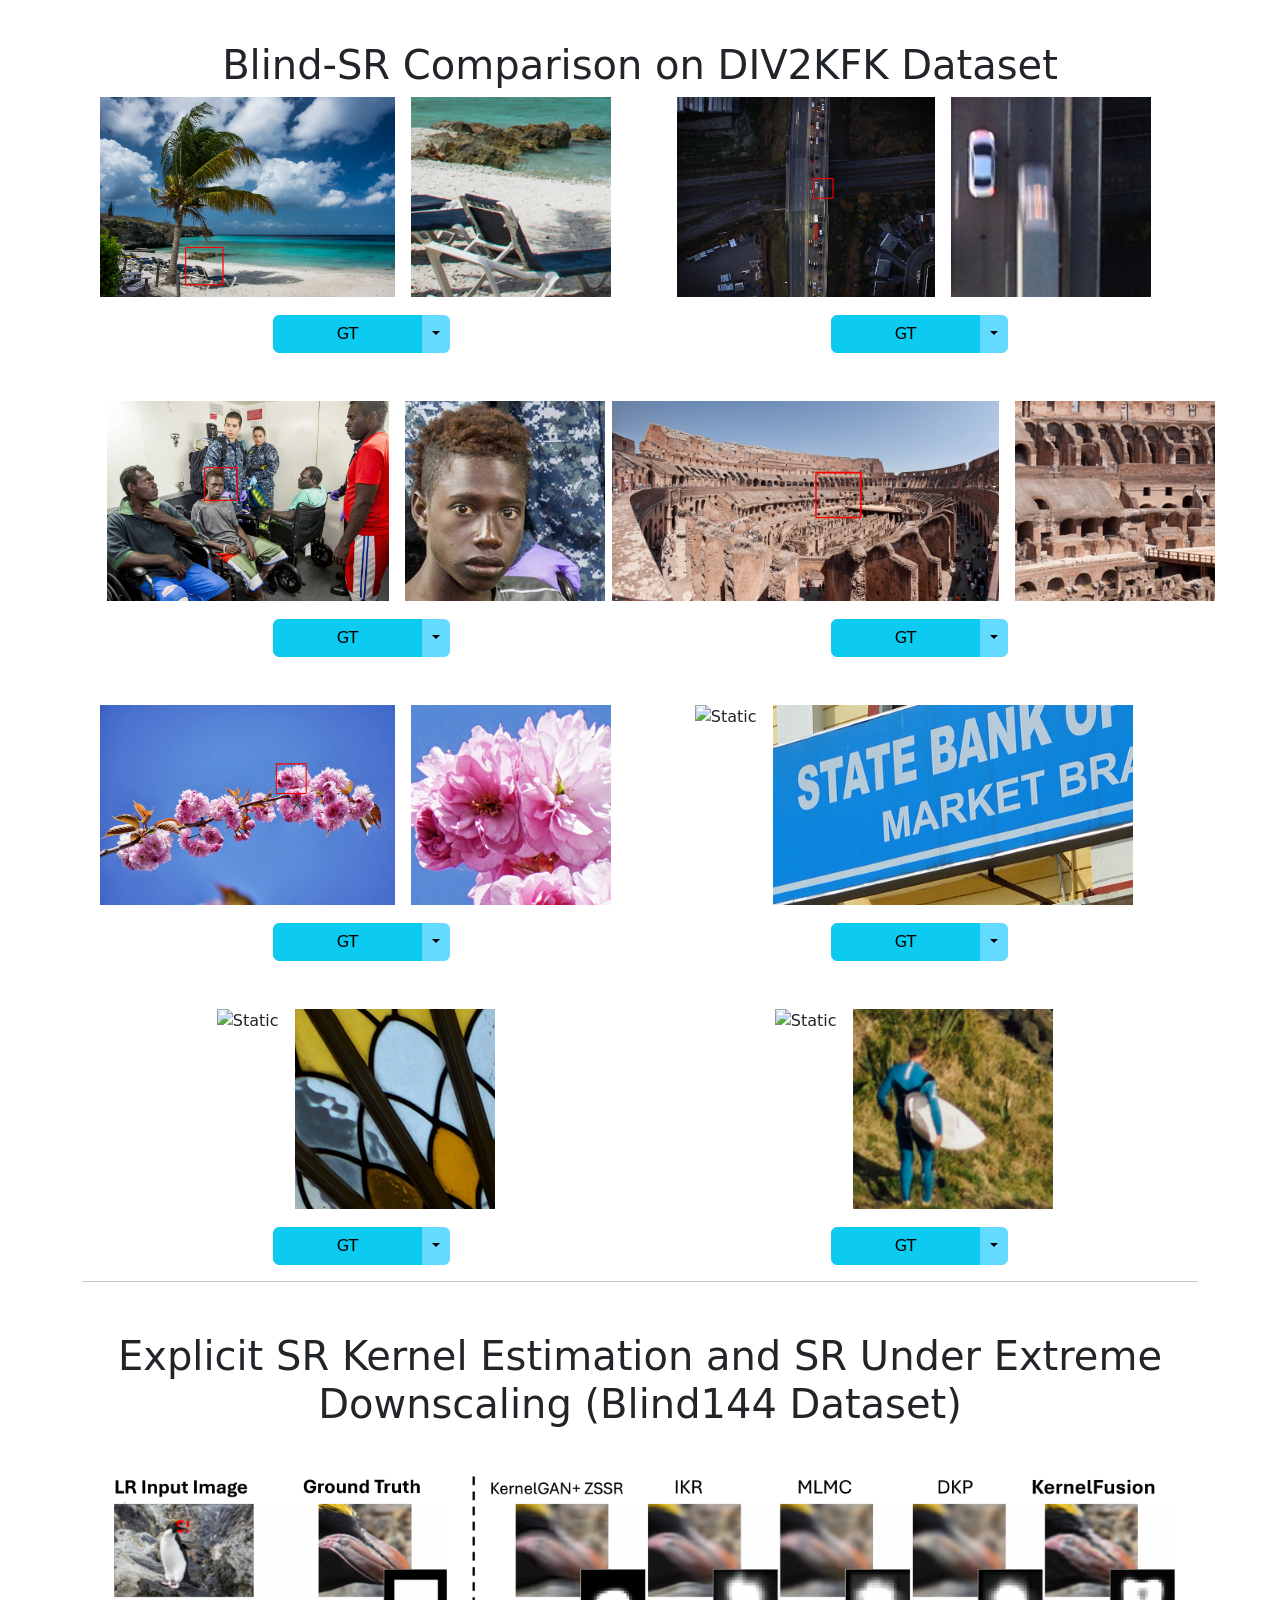
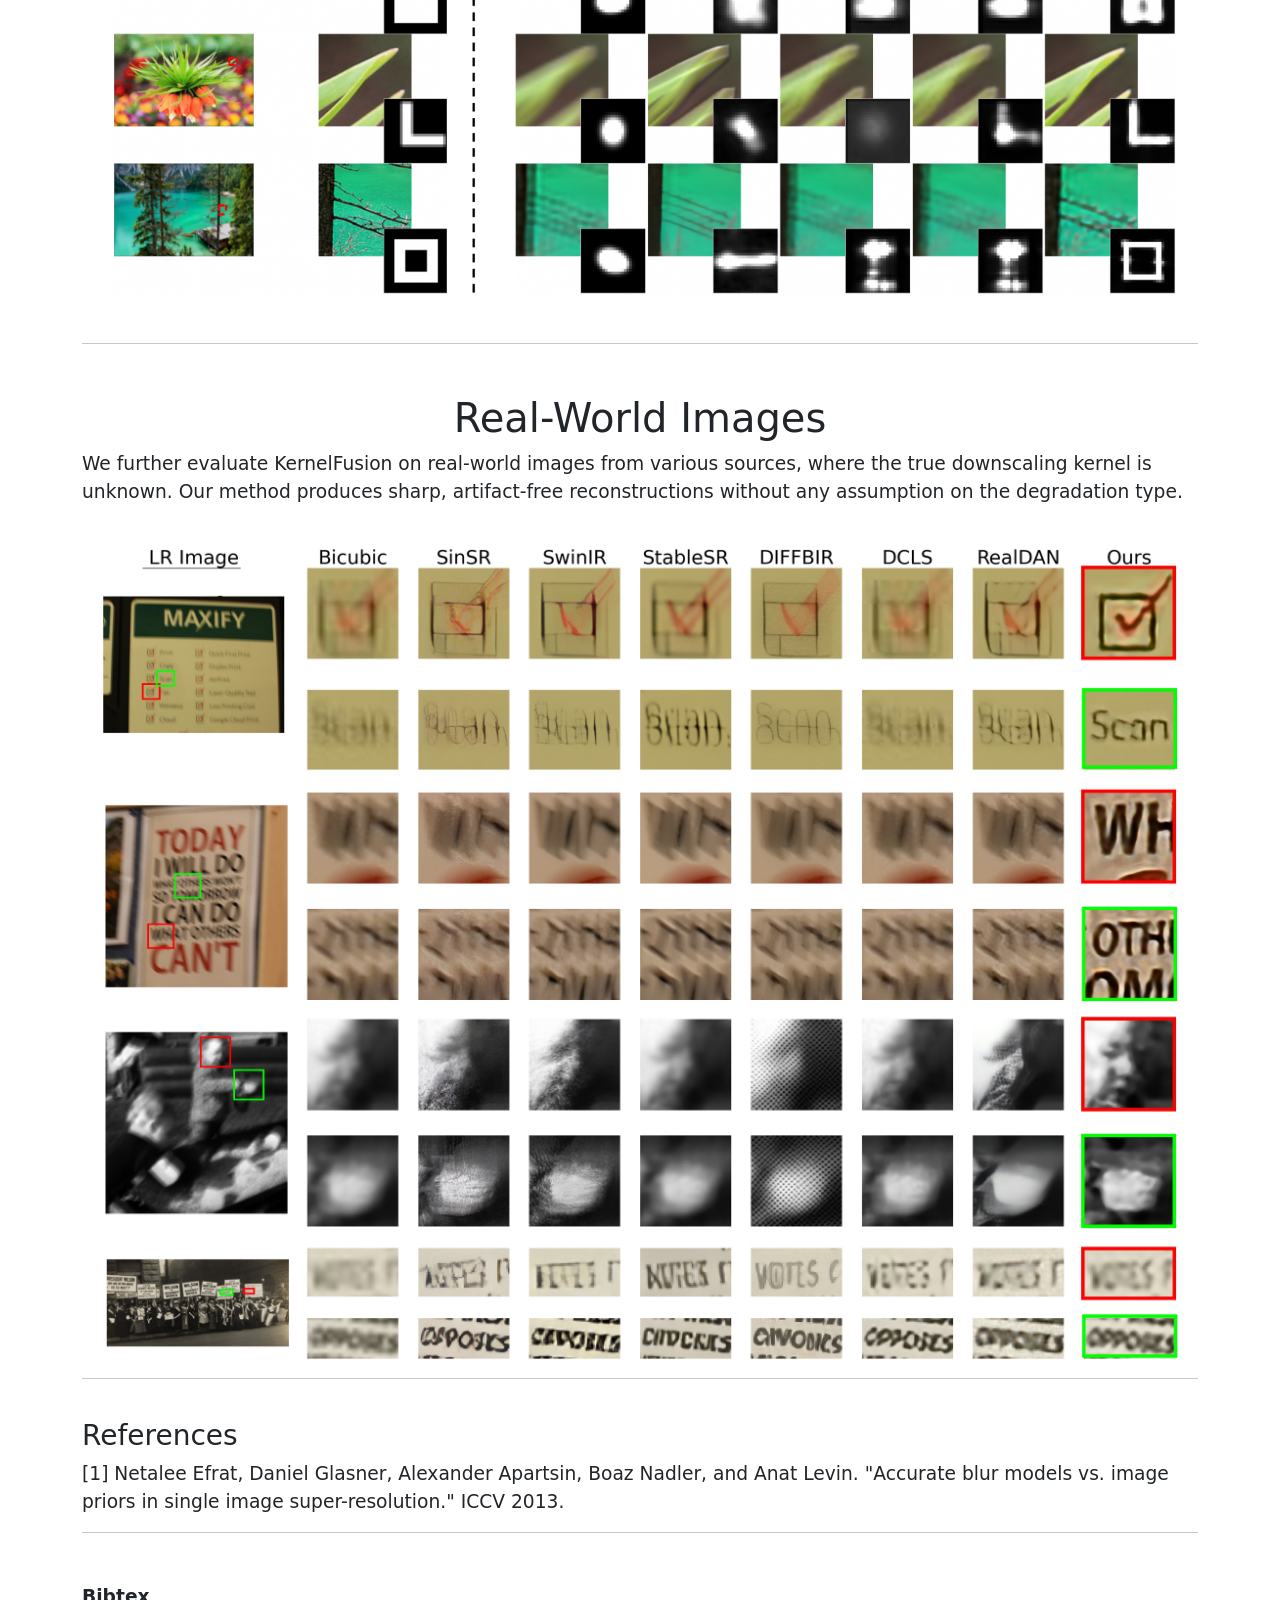
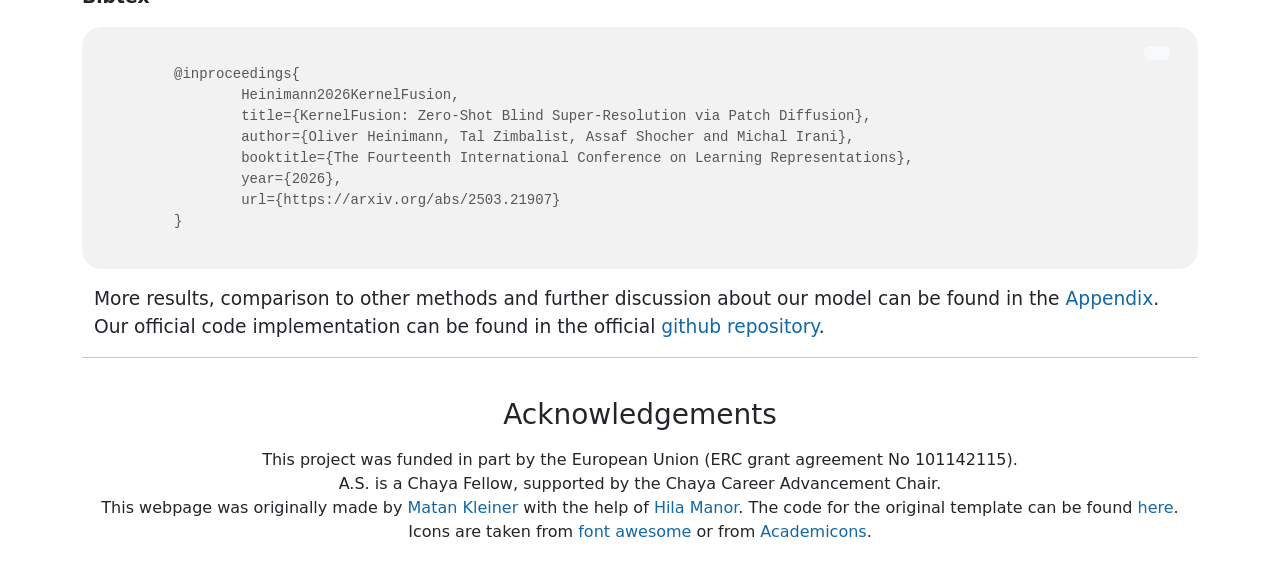
==== commit f369c1a3: "fix dropdown button width" ====
--- a/index.html
+++ b/index.html
@@ -1,7 +1,7 @@
 <!doctype html>
 <html>
 <head>
-	<title>Academic Webpage Template</title>
+	<title>KernelFusion Webpage</title>
     <!-- Required meta tags -->
     <meta charset="utf-8">
     <meta name="viewport" content="width=device-width, initial-scale=1, shrink-to-fit=no">
@@ -9,8 +9,8 @@
 	<link rel="stylesheet" href="https://cdn.jsdelivr.net/gh/jpswalsh/academicons@1/css/academicons.min.css">
   	<link href="style.css" rel="stylesheet" type="text/css">
 	<meta property="og:image" content="resources/teaser.png"/> 
-	<meta property="og:title" content="Academic Webpage Template" />
-	<meta property="og:description" content="a webpage template for academic projects" />
+	<meta property="og:title" content="KernelFusion: Zero-Shot Blind Super-Resolution via Patch Diffusion" />
+	<meta property="og:description" content="A zero-shot diffusion-based approach for blind super-resolution with unrestricted kernel estimation." />
 	<script src="https://ajax.googleapis.com/ajax/libs/jquery/3.6.1/jquery.min.js"></script>
 	<script src="https://kit.fontawesome.com/ad96f96272.js" crossorigin="anonymous"></script>
 </head>
@@ -67,7 +67,7 @@
 			</div>
 
 			<p class="text-center" style="font-size: 14pt; margin-bottom: 6px;">* Denotes Equal Contribution</p>
-			<p class="text-center affilation" style="font-size: 18pt;">Weizmann Institute of Science<sup>1</sup><br>Technion<sup>2</sup><p>
+			<p class="text-center affilation" style="font-size: 18pt;">Weizmann Institute of Science<sup>1</sup><br>Technion<sup>2</sup></p>
 			
 			<h2>ICLR 2026</h2><br>
 
@@ -80,6 +80,9 @@
 						<span><a class="btn btn-outline-primary" href='resources/supp.pdf' role="button" style="font-size: 24px;"><i class="fas fa-file-pdf"></i> Appendix</a></span>
 					</div>
 					<div class="col-md-auto">
+						<span><a class="btn btn-outline-primary" href='https://arxiv.org/abs/2503.21907' role="button" style="font-size: 24px;"><i class="ai ai-arxiv"></i> arXiv</a></span>
+					</div>
+					<div class="col-md-auto">
 						<span><a class="btn btn-outline-primary" href='https://github.com/' role="button" style="font-size: 24px;"><i class="fab fa-github"></i> Code (Coming Soon)</a></span>
 					</div>
 					<div class="col-md-auto">
@@ -103,7 +106,7 @@
 		<h1 style="margin-top: 50px;">TL;DR </h1>
 		</center>
 		<p>
-			SotA Blind-SR methods can  super-resolve well LR images which were downscaled by simple, low-pass-filter kernels (e.g., (an)isotropic Gaussians), 
+			SotA Blind-SR methods can super-resolve well LR images which were downscaled by simple, low-pass-filter kernels (e.g., (an)isotropic Gaussians), 
 			and fail on more complex downscaling kernels, which are outside their training distribution. In fact,
 			for LR images obtained by non-Gaussian downscaling kernels, SotA Blind-SR methods perform
 			worse than simple interpolation.<br>
@@ -201,7 +204,7 @@
 		<!-- end static images -->
 
 		<hr id="div2kfk">
-		<center><h1 style="margin-top: 50px;">Blind-SR Comparison on DIV2KFK Dataset.</h1></center>
+		<center><h1 style="margin-top: 50px;">Blind-SR Comparison on DIV2KFK Dataset</h1></center>
 		
 		<!-- images with drop down menu -->
 		<!-- <div class="container">
@@ -212,272 +215,9 @@
 		<!-- dropdown -->
 		<center>
 		<div class="container">
-			<div class="row row-cols-1 row-cols-lg-2 gy-5">
-				<div class="col">
-					<div class="d-flex align-items-start gap-3 justify-content-center" style="margin-bottom: 18px;">
-						<!-- STATIC IMAGE (stays the same) -->
-						<img
-						src="./resources/dropdown/img_6_/gt_marked.png"
-						class="round flex-shrink-0"
-						style="height:200px; width:auto;"
-						alt="Static"
-						/>
-						<img alt="" id="img_6_" class="round" src="./resources/dropdown/img_6_/GT.png" style="padding-right: 2%; height:200px; width:auto;"/>
-					</div>
-					<div class="d-flex justify-content-center mt-3">
-						<div class="btn-group my-btn" id="myDropdown">
-							<button id="btn_img_6_" type="button" onclick="document.getElementById('img_6_').src='./resources/dropdown/img_6_/GT.png'; document.getElementById('btn_img_6_').textContent='GT'" class="btn btn-info">GT</button>
-							<button type="button" class="btn my-btn-info btn-info dropdown-toggle dropdown-toggle-split" data-bs-toggle="dropdown" aria-expanded="false">
-								<span class="visually-hidden">Toggle GT</span>
-							</button>
-							<ul class="dropdown-menu">
-								<li><a class="dropdown-item" onclick="document.getElementById('img_6_').src='./resources/dropdown/img_6_/Bicubic.png'; document.getElementById('btn_img_6_').textContent='Bicubic'">Bicubic</a></li>
-								<li><a class="dropdown-item" onclick="document.getElementById('img_6_').src='./resources/dropdown/img_6_/KernelFusion.png'; document.getElementById('btn_img_6_').textContent='KernelFusion'">KernelFusion</a></li>
-								<li><a class="dropdown-item" onclick="document.getElementById('img_6_').src='./resources/dropdown/img_6_/SinSR.png'; document.getElementById('btn_img_6_').textContent='SinSR'">SinSR</a></li>
-								<li><a class="dropdown-item" onclick="document.getElementById('img_6_').src='./resources/dropdown/img_6_/StableSR.png'; document.getElementById('btn_img_6_').textContent='StableSR'">StableSR</a></li>
-								<li><a class="dropdown-item" onclick="document.getElementById('img_6_').src='./resources/dropdown/img_6_/SwinIR.png'; document.getElementById('btn_img_6_').textContent='SwinIR'">SwinIR</a></li>
-								<li><a class="dropdown-item" onclick="document.getElementById('img_6_').src='./resources/dropdown/img_6_/DCLS.png'; document.getElementById('btn_img_6_').textContent='DCLS'">DCLS</a></li>
-								<li><a class="dropdown-item" onclick="document.getElementById('img_6_').src='./resources/dropdown/img_6_/RealDAN.png'; document.getElementById('btn_img_6_').textContent='RealDAN'">RealDAN</a></li>
-								<li><a class="dropdown-item" onclick="document.getElementById('img_6_').src='./resources/dropdown/img_6_/DRAT.png'; document.getElementById('btn_img_6_').textContent='DRAT'">DRAT</a></li>
-								<li><a class="dropdown-item" onclick="document.getElementById('img_6_').src='./resources/dropdown/img_6_/DIFFBIR.png'; document.getElementById('btn_img_6_').textContent='DIFFBIR'">DIFFBIR</a></li>
-								<li><hr class="dropdown-divider"></li>
-								<li><a class="dropdown-item" onclick="document.getElementById('img_6_').src='./resources/dropdown/img_6_/GT.png'; document.getElementById('btn_img_6_').textContent='GT'">GT</a></li>
-							</ul>
-						</div>
-					</div>
-				</div>
-				<div class="col">
-					<div class="d-flex align-items-start gap-3 justify-content-center" style="margin-bottom: 18px;">
-						<!-- STATIC IMAGE (stays the same) -->
-						<img
-						src="./resources/dropdown/img_27/gt_marked.png"
-						class="round flex-shrink-0"
-						style="height:200px; width:auto;"
-						alt="Static"
-						/>
-						<img alt="" id="img_27" class="round" src="./resources/dropdown/img_27/GT.png" style="padding-right: 2%; height:200px; width:auto;"/>
-					</div>
-					<div class="d-flex justify-content-center mt-3">
-						<div class="btn-group my-btn" id="myDropdown">
-							<button id="btn_img_27" type="button" onclick="document.getElementById('img_27').src='./resources/dropdown/img_27/GT.png'; document.getElementById('btn_img_27').textContent='GT'" class="btn btn-info">GT</button>
-							<button type="button" class="btn my-btn-info btn-info dropdown-toggle dropdown-toggle-split" data-bs-toggle="dropdown" aria-expanded="false">
-								<span class="visually-hidden">Toggle GT</span>
-							</button>
-							<ul class="dropdown-menu">
-								<li><a class="dropdown-item" onclick="document.getElementById('img_27').src='./resources/dropdown/img_27/Bicubic.png'; document.getElementById('btn_img_27').textContent='Bicubic'">Bicubic</a></li>
-								<li><a class="dropdown-item" onclick="document.getElementById('img_27').src='./resources/dropdown/img_27/KernelFusion.png'; document.getElementById('btn_img_27').textContent='KernelFusion'">KernelFusion</a></li>
-								<li><a class="dropdown-item" onclick="document.getElementById('img_27').src='./resources/dropdown/img_27/SinSR.png'; document.getElementById('btn_img_27').textContent='SinSR'">SinSR</a></li>
-								<li><a class="dropdown-item" onclick="document.getElementById('img_27').src='./resources/dropdown/img_27/StableSR.png'; document.getElementById('btn_img_27').textContent='StableSR'">StableSR</a></li>
-								<li><a class="dropdown-item" onclick="document.getElementById('img_27').src='./resources/dropdown/img_27/SwinIR.png'; document.getElementById('btn_img_27').textContent='SwinIR'">SwinIR</a></li>
-								<li><a class="dropdown-item" onclick="document.getElementById('img_27').src='./resources/dropdown/img_27/DCLS.png'; document.getElementById('btn_img_27').textContent='DCLS'">DCLS</a></li>
-								<li><a class="dropdown-item" onclick="document.getElementById('img_27').src='./resources/dropdown/img_27/RealDAN.png'; document.getElementById('btn_img_27').textContent='RealDAN'">RealDAN</a></li>
-								<li><a class="dropdown-item" onclick="document.getElementById('img_27').src='./resources/dropdown/img_27/DRAT.png'; document.getElementById('btn_img_27').textContent='DRAT'">DRAT</a></li>
-								<li><a class="dropdown-item" onclick="document.getElementById('img_27').src='./resources/dropdown/img_27/DIFFBIR.png'; document.getElementById('btn_img_27').textContent='DIFFBIR'">DIFFBIR</a></li>
-								<li><hr class="dropdown-divider"></li> 
-								<li><a class="dropdown-item" onclick="document.getElementById('img_27').src='./resources/dropdown/img_27/GT.png'; document.getElementById('btn_img_27').textContent='GT'">GT</a></li>
-							</ul>
-						</div>
-					</div>
-				</div>
-				<div class="col">
-					<div class="d-flex align-items-start gap-3 justify-content-center" style="margin-bottom: 18px;">
-						<!-- STATIC IMAGE (stays the same) -->
-						<img
-						src="./resources/dropdown/img_13/gt_marked.png"
-						class="round flex-shrink-0"
-						style="height:200px; width:auto;"
-						alt="Static"
-						/>
-						<img alt="" id="img_13" class="round" src="./resources/dropdown/img_13/GT.png" style="padding-right: 2%; height:200px; width:auto;"/>
-					</div>
-					<div class="d-flex justify-content-center mt-3">
-						<div class="btn-group my-btn" id="myDropdown">
-							<button id="btn_img_13" type="button" onclick="document.getElementById('img_13').src='./resources/dropdown/img_13/GT.png'; document.getElementById('btn_img_13').textContent='GT'" class="btn btn-info">GT</button>
-							<button type="button" class="btn my-btn-info btn-info dropdown-toggle dropdown-toggle-split" data-bs-toggle="dropdown" aria-expanded="false">
-								<span class="visually-hidden">Toggle GT</span>
-							</button>
-							<ul class="dropdown-menu">
-								<li><a class="dropdown-item" onclick="document.getElementById('img_13').src='./resources/dropdown/img_13/Bicubic.png'; document.getElementById('btn_img_13').textContent='Bicubic'">Bicubic</a></li>
-								<li><a class="dropdown-item" onclick="document.getElementById('img_13').src='./resources/dropdown/img_13/KernelFusion.png'; document.getElementById('btn_img_13').textContent='KernelFusion'">KernelFusion</a></li>
-								<li><a class="dropdown-item" onclick="document.getElementById('img_13').src='./resources/dropdown/img_13/SinSR.png'; document.getElementById('btn_img_13').textContent='SinSR'">SinSR</a></li>
-								<li><a class="dropdown-item" onclick="document.getElementById('img_13').src='./resources/dropdown/img_13/StableSR.png'; document.getElementById('btn_img_13').textContent='StableSR'">StableSR</a></li>
-								<li><a class="dropdown-item" onclick="document.getElementById('img_13').src='./resources/dropdown/img_13/SwinIR.png'; document.getElementById('btn_img_13').textContent='SwinIR'">SwinIR</a></li>
-								<li><a class="dropdown-item" onclick="document.getElementById('img_13').src='./resources/dropdown/img_13/DCLS.png'; document.getElementById('btn_img_13').textContent='DCLS'">DCLS</a></li>
-								<li><a class="dropdown-item" onclick="document.getElementById('img_13').src='./resources/dropdown/img_13/RealDAN.png'; document.getElementById('btn_img_13').textContent='RealDAN'">RealDAN</a></li>
-								<li><a class="dropdown-item" onclick="document.getElementById('img_13').src='./resources/dropdown/img_13/DRAT.png'; document.getElementById('btn_img_13').textContent='DRAT'">DRAT</a></li>
-								<li><a class="dropdown-item" onclick="document.getElementById('img_13').src='./resources/dropdown/img_13/DIFFBIR.png'; document.getElementById('btn_img_13').textContent='DIFFBIR'">DIFFBIR</a></li>
-								<li><hr class="dropdown-divider"></li> 
-								<li><a class="dropdown-item" onclick="document.getElementById('img_13').src='./resources/dropdown/img_13/GT.png'; document.getElementById('btn_img_13').textContent='GT'">GT</a></li>
-							</ul>
-						</div>
-					</div>
-				</div>
-				<div class="col">
-					<div class="d-flex align-items-start gap-3 justify-content-center" style="margin-bottom: 18px;">
-						<!-- STATIC IMAGE (stays the same) -->
-						<img
-						src="./resources/dropdown/img_54/gt_marked.png"
-						class="round flex-shrink-0"
-						style="height:200px; width:auto;"
-						alt="Static"
-						/>
-						<img alt="" id="img_54" class="round" src="./resources/dropdown/img_54/GT.png" style="padding-right: 2%; height:200px; width:auto;"/>
-					</div>
-					<div class="d-flex justify-content-center mt-3">
-						<div class="btn-group my-btn" id="myDropdown">
-							<button id="btn_img_54" type="button" onclick="document.getElementById('img_54').src='./resources/dropdown/img_54/GT.png'; document.getElementById('btn_img_54').textContent='GT'" class="btn btn-info">GT</button>
-							<button type="button" class="btn my-btn-info btn-info dropdown-toggle dropdown-toggle-split" data-bs-toggle="dropdown" aria-expanded="false">
-								<span class="visually-hidden">Toggle GT</span>
-							</button>
-							<ul class="dropdown-menu">
-								<li><a class="dropdown-item" onclick="document.getElementById('img_54').src='./resources/dropdown/img_54/Bicubic.png'; document.getElementById('btn_img_54').textContent='Bicubic'">Bicubic</a></li>
-								<li><a class="dropdown-item" onclick="document.getElementById('img_54').src='./resources/dropdown/img_54/KernelFusion.png'; document.getElementById('btn_img_54').textContent='KernelFusion'">KernelFusion</a></li>
-								<li><a class="dropdown-item" onclick="document.getElementById('img_54').src='./resources/dropdown/img_54/SinSR.png'; document.getElementById('btn_img_54').textContent='SinSR'">SinSR</a></li>
-								<li><a class="dropdown-item" onclick="document.getElementById('img_54').src='./resources/dropdown/img_54/StableSR.png'; document.getElementById('btn_img_54').textContent='StableSR'">StableSR</a></li>
-								<li><a class="dropdown-item" onclick="document.getElementById('img_54').src='./resources/dropdown/img_54/SwinIR.png'; document.getElementById('btn_img_54').textContent='SwinIR'">SwinIR</a></li>
-								<li><a class="dropdown-item" onclick="document.getElementById('img_54').src='./resources/dropdown/img_54/DCLS.png'; document.getElementById('btn_img_54').textContent='DCLS'">DCLS</a></li>
-								<li><a class="dropdown-item" onclick="document.getElementById('img_54').src='./resources/dropdown/img_54/RealDAN.png'; document.getElementById('btn_img_54').textContent='RealDAN'">RealDAN</a></li>
-								<li><a class="dropdown-item" onclick="document.getElementById('img_54').src='./resources/dropdown/img_54/DRAT.png'; document.getElementById('btn_img_54').textContent='DRAT'">DRAT</a></li>
-								<li><a class="dropdown-item" onclick="document.getElementById('img_54').src='./resources/dropdown/img_54/DIFFBIR.png'; document.getElementById('btn_img_54').textContent='DIFFBIR'">DIFFBIR</a></li>
-								<li><hr class="dropdown-divider"></li>
-								<li><a class="dropdown-item" onclick="document.getElementById('img_54').src='./resources/dropdown/img_54/GT.png'; document.getElementById('btn_img_54').textContent='GT'">GT</a></li>
-							</ul>
-						</div>
-					</div>
-				</div>
-				<div class="col">
-					<div class="d-flex align-items-start gap-3 justify-content-center" style="margin-bottom: 18px;">
-						<!-- STATIC IMAGE (stays the same) -->
-						<img
-						src="./resources/dropdown/img_98/gt_marked.png"
-						class="round flex-shrink-0"
-						style="height:200px; width:auto;"
-						alt="Static"
-						/>
-						<img alt="" id="img_98" class="round" src="./resources/dropdown/img_98/GT.png" style="padding-right: 2%; height:200px; width:auto;"/>
-					</div>
-					<div class="d-flex justify-content-center mt-3">
-						<div class="btn-group my-btn" id="myDropdown">
-							<button id="btn_img_98" type="button" onclick="document.getElementById('img_98').src='./resources/dropdown/img_98/GT.png'; document.getElementById('btn_img_98').textContent='GT'" class="btn btn-info">GT</button>
-							<button type="button" class="btn my-btn-info btn-info dropdown-toggle dropdown-toggle-split" data-bs-toggle="dropdown" aria-expanded="false">
-								<span class="visually-hidden">Toggle GT</span>
-							</button>
-							<ul class="dropdown-menu">
-								<li><a class="dropdown-item" onclick="document.getElementById('img_98').src='./resources/dropdown/img_98/Bicubic.png'; document.getElementById('btn_img_98').textContent='Bicubic'">Bicubic</a></li>
-								<li><a class="dropdown-item" onclick="document.getElementById('img_98').src='./resources/dropdown/img_98/KernelFusion.png'; document.getElementById('btn_img_98').textContent='KernelFusion'">KernelFusion</a></li>
-								<li><a class="dropdown-item" onclick="document.getElementById('img_98').src='./resources/dropdown/img_98/SinSR.png'; document.getElementById('btn_img_98').textContent='SinSR'">SinSR</a></li>
-								<li><a class="dropdown-item" onclick="document.getElementById('img_98').src='./resources/dropdown/img_98/StableSR.png'; document.getElementById('btn_img_98').textContent='StableSR'">StableSR</a></li>
-								<li><a class="dropdown-item" onclick="document.getElementById('img_98').src='./resources/dropdown/img_98/SwinIR.png'; document.getElementById('btn_img_98').textContent='SwinIR'">SwinIR</a></li>
-								<li><a class="dropdown-item" onclick="document.getElementById('img_98').src='./resources/dropdown/img_98/DCLS.png'; document.getElementById('btn_img_98').textContent='DCLS'">DCLS</a></li>
-								<li><a class="dropdown-item" onclick="document.getElementById('img_98').src='./resources/dropdown/img_98/RealDAN.png'; document.getElementById('btn_img_98').textContent='RealDAN'">RealDAN</a></li>
-								<li><a class="dropdown-item" onclick="document.getElementById('img_98').src='./resources/dropdown/img_98/DRAT.png'; document.getElementById('btn_img_98').textContent='DRAT'">DRAT</a></li>
-								<li><a class="dropdown-item" onclick="document.getElementById('img_98').src='./resources/dropdown/img_98/DIFFBIR.png'; document.getElementById('btn_img_98').textContent='DIFFBIR'">DIFFBIR</a></li>
-								<li><hr class="dropdown-divider"></li>
-								<li><a class="dropdown-item" onclick="document.getElementById('img_98').src='./resources/dropdown/img_98/GT.png'; document.getElementById('btn_img_98').textContent='GT'">GT</a></li>
-							</ul>
-						</div>
-					</div>
-				</div>
-				<div class="col">
-					<div class="d-flex align-items-start gap-3 justify-content-center" style="margin-bottom: 18px;">
-						<!-- STATIC IMAGE (stays the same) -->
-						<img
-						src="./resources/dropdown/img_91/gt_marked.png"
-						class="round flex-shrink-0"
-						style="height:200px; width:auto;"
-						alt="Static"
-						/>
-						<img alt="" id="img_91" class="round" src="./resources/dropdown/img_91/GT.png" style="padding-right: 2%; height:200px; width:auto;"/>
-					</div>
-					<div class="d-flex justify-content-center mt-3">
-						<div class="btn-group my-btn" id="myDropdown">
-							<button id="btn_img_91" type="button" onclick="document.getElementById('img_91').src='./resources/dropdown/img_91/GT.png'; document.getElementById('btn_img_91').textContent='GT'" class="btn btn-info">GT</button>
-							<button type="button" class="btn my-btn-info btn-info dropdown-toggle dropdown-toggle-split" data-bs-toggle="dropdown" aria-expanded="false">
-								<span class="visually-hidden">Toggle GT</span>
-							</button>
-							<ul class="dropdown-menu">
-								<li><a class="dropdown-item" onclick="document.getElementById('img_91').src='./resources/dropdown/img_91/Bicubic.png'; document.getElementById('btn_img_91').textContent='Bicubic'">Bicubic</a></li>
-								<li><a class="dropdown-item" onclick="document.getElementById('img_91').src='./resources/dropdown/img_91/KernelFusion.png'; document.getElementById('btn_img_91').textContent='KernelFusion'">KernelFusion</a></li>
-								<li><a class="dropdown-item" onclick="document.getElementById('img_91').src='./resources/dropdown/img_91/SinSR.png'; document.getElementById('btn_img_91').textContent='SinSR'">SinSR</a></li>
-								<li><a class="dropdown-item" onclick="document.getElementById('img_91').src='./resources/dropdown/img_91/StableSR.png'; document.getElementById('btn_img_91').textContent='StableSR'">StableSR</a></li>
-								<li><a class="dropdown-item" onclick="document.getElementById('img_91').src='./resources/dropdown/img_91/SwinIR.png'; document.getElementById('btn_img_91').textContent='SwinIR'">SwinIR</a></li>
-								<li><a class="dropdown-item" onclick="document.getElementById('img_91').src='./resources/dropdown/img_91/DCLS.png'; document.getElementById('btn_img_91').textContent='DCLS'">DCLS</a></li>
-								<li><a class="dropdown-item" onclick="document.getElementById('img_91').src='./resources/dropdown/img_91/RealDAN.png'; document.getElementById('btn_img_91').textContent='RealDAN'">RealDAN</a></li>
-								<li><a class="dropdown-item" onclick="document.getElementById('img_91').src='./resources/dropdown/img_91/DRAT.png'; document.getElementById('btn_img_91').textContent='DRAT'">DRAT</a></li>
-								<li><a class="dropdown-item" onclick="document.getElementById('img_91').src='./resources/dropdown/img_91/DIFFBIR.png'; document.getElementById('btn_img_91').textContent='DIFFBIR'">DIFFBIR</a></li>
-								<li><hr class="dropdown-divider"></li>
-								<li><a class="dropdown-item" onclick="document.getElementById('img_91').src='./resources/dropdown/img_91/GT.png'; document.getElementById('btn_img_91').textContent='GT'">GT</a></li>
-							</ul>
-						</div>
-					</div>
-				</div>
-				<div class="col">
-					<div class="d-flex align-items-start gap-3 justify-content-center" style="margin-bottom: 18px;">
-						<!-- STATIC IMAGE (stays the same) -->
-						<img
-						src="./resources/dropdown/img_21/gt_marked.png"
-						class="round flex-shrink-0"
-						style="height:200px; width:auto;"
-						alt="Static"
-						/>
-						<img alt="" id="img_21" class="round" src="./resources/dropdown/img_21/GT.png" style="padding-right: 2%; height:200px; width:auto;"/>
-					</div>
-					<div class="d-flex justify-content-center mt-3">
-						<div class="btn-group my-btn" id="myDropdown">
-							<button id="btn_img_21" type="button" onclick="document.getElementById('img_21').src='./resources/dropdown/img_21/GT.png'; document.getElementById('btn_img_21').textContent='GT'" class="btn btn-info">GT</button>
-							<button type="button" class="btn my-btn-info btn-info dropdown-toggle dropdown-toggle-split" data-bs-toggle="dropdown" aria-expanded="false">
-								<span class="visually-hidden">Toggle GT</span>
-							</button>
-							<ul class="dropdown-menu">
-								<li><a class="dropdown-item" onclick="document.getElementById('img_21').src='./resources/dropdown/img_21/Bicubic.png'; document.getElementById('btn_img_21').textContent='Bicubic'">Bicubic</a></li>
-								<li><a class="dropdown-item" onclick="document.getElementById('img_21').src='./resources/dropdown/img_21/KernelFusion.png'; document.getElementById('btn_img_21').textContent='KernelFusion'">KernelFusion</a></li>
-								<li><a class="dropdown-item" onclick="document.getElementById('img_21').src='./resources/dropdown/img_21/SinSR.png'; document.getElementById('btn_img_21').textContent='SinSR'">SinSR</a></li>
-								<li><a class="dropdown-item" onclick="document.getElementById('img_21').src='./resources/dropdown/img_21/StableSR.png'; document.getElementById('btn_img_21').textContent='StableSR'">StableSR</a></li>
-								<li><a class="dropdown-item" onclick="document.getElementById('img_21').src='./resources/dropdown/img_21/SwinIR.png'; document.getElementById('btn_img_21').textContent='SwinIR'">SwinIR</a></li>
-								<li><a class="dropdown-item" onclick="document.getElementById('img_21').src='./resources/dropdown/img_21/DCLS.png'; document.getElementById('btn_img_21').textContent='DCLS'">DCLS</a></li>
-								<li><a class="dropdown-item" onclick="document.getElementById('img_21').src='./resources/dropdown/img_21/RealDAN.png'; document.getElementById('btn_img_21').textContent='RealDAN'">RealDAN</a></li>
-								<li><a class="dropdown-item" onclick="document.getElementById('img_21').src='./resources/dropdown/img_21/DRAT.png'; document.getElementById('btn_img_21').textContent='DRAT'">DRAT</a></li>
-								<li><a class="dropdown-item" onclick="document.getElementById('img_21').src='./resources/dropdown/img_21/DIFFBIR.png'; document.getElementById('btn_img_21').textContent='DIFFBIR'">DIFFBIR</a></li>
-								<li><hr class="dropdown-divider"></li>
-								<li><a class="dropdown-item" onclick="document.getElementById('img_21').src='./resources/dropdown/img_21/GT.png'; document.getElementById('btn_img_21').textContent='GT'">GT</a></li>
-							</ul>
-						</div>
-					</div>
-				</div>
-				<div class="col">
-					<div class="d-flex align-items-start gap-3 justify-content-center" style="margin-bottom: 18px;">
-						<!-- STATIC IMAGE (stays the same) -->
-						<img
-						src="./resources/dropdown/img_11/gt_marked.png"
-						class="round flex-shrink-0"
-						style="height:200px; width:auto;"
-						alt="Static"
-						/>
-						<img alt="" id="img_11" class="round" src="./resources/dropdown/img_11/GT.png" style="padding-right: 2%; height:200px; width:auto;"/>
-					</div>
-					<div class="d-flex justify-content-center mt-3">
-						<div class="btn-group my-btn" id="myDropdown">
-							<button id="btn_img_11" type="button" onclick="document.getElementById('img_11').src='./resources/dropdown/img_11/GT.png'; document.getElementById('btn_img_11').textContent='GT'" class="btn btn-info">GT</button>
-							<button type="button" class="btn my-btn-info btn-info dropdown-toggle dropdown-toggle-split" data-bs-toggle="dropdown" aria-expanded="false">
-								<span class="visually-hidden">Toggle GT</span>
-							</button>
-							<ul class="dropdown-menu">
-								<li><a class="dropdown-item" onclick="document.getElementById('img_11').src='./resources/dropdown/img_11/Bicubic.png'; document.getElementById('btn_img_11').textContent='Bicubic'">Bicubic</a></li>
-								<li><a class="dropdown-item" onclick="document.getElementById('img_11').src='./resources/dropdown/img_11/KernelFusion.png'; document.getElementById('btn_img_11').textContent='KernelFusion'">KernelFusion</a></li>
-								<li><a class="dropdown-item" onclick="document.getElementById('img_11').src='./resources/dropdown/img_11/SinSR.png'; document.getElementById('btn_img_11').textContent='SinSR'">SinSR</a></li>
-								<li><a class="dropdown-item" onclick="document.getElementById('img_11').src='./resources/dropdown/img_11/StableSR.png'; document.getElementById('btn_img_11').textContent='StableSR'">StableSR</a></li>
-								<li><a class="dropdown-item" onclick="document.getElementById('img_11').src='./resources/dropdown/img_11/SwinIR.png'; document.getElementById('btn_img_11').textContent='SwinIR'">SwinIR</a></li>
-								<li><a class="dropdown-item" onclick="document.getElementById('img_11').src='./resources/dropdown/img_11/DCLS.png'; document.getElementById('btn_img_11').textContent='DCLS'">DCLS</a></li>
-								<li><a class="dropdown-item" onclick="document.getElementById('img_11').src='./resources/dropdown/img_11/RealDAN.png'; document.getElementById('btn_img_11').textContent='RealDAN'">RealDAN</a></li>
-								<li><a class="dropdown-item" onclick="document.getElementById('img_11').src='./resources/dropdown/img_11/DRAT.png'; document.getElementById('btn_img_11').textContent='DRAT'">DRAT</a></li>
-								<li><a class="dropdown-item" onclick="document.getElementById('img_11').src='./resources/dropdown/img_11/DIFFBIR.png'; document.getElementById('btn_img_11').textContent='DIFFBIR'">DIFFBIR</a></li>
-								<li><hr class="dropdown-divider"></li>
-								<li><a class="dropdown-item" onclick="document.getElementById('img_11').src='./resources/dropdown/img_11/GT.png'; document.getElementById('btn_img_11').textContent='GT'">GT</a></li>
-							</ul>
-						</div>
-					</div>''
-				</div>
-			</div>
+			<div class="row row-cols-1 row-cols-lg-2 gy-5" id="dropdown-grid">
+			</div>
+		</div>
 		</center>
 		<!-- end images with dropdown menu -->
 
@@ -493,7 +233,11 @@
 		</center>
 
 
+		<hr id="real-world">
 		<center><h1 style="margin-top: 50px;">Real-World Images</h1></center>
+		<p>
+			We further evaluate KernelFusion on real-world images from various sources, where the true downscaling kernel is unknown. Our method produces sharp, artifact-free reconstructions without any assumption on the degradation type.
+		</p>
 
 		<center>
 			<div class="container" style="margin-top: 40px;">
@@ -540,33 +284,6 @@
 		</div>
 		
 
-		<center>
-			<table class="table" width="1" style="max-width: 400px;">
-				<tbody>
-					<tr>
-						<td width="50%" style="text-align: center;">
-							<a target="_blank" rel="noopener noreferrer" href="resources/supp.pdf" style="color:black !important;">
-								<!-- <img alt="" id="supp" class="round" width="100%" style="max-width:150px" border="1px solid" src="./resources/supp.png"/> -->
-							</a>
-						</td>
-						<td width="50%" style="text-align: center;">
-							<a href="https://github.com" target="_blank" rel="noopener noreferrer">
-								<!-- <img alt="" id="github_logo" class="round" width="100%" style="max-width:150px" src="./resources/github_logo.png"/> -->
-							</a>
-						</td>
-					</tr>
-					<!-- <tr>
-						<td style="font-size:14pt; text-align: center;"
-							<span><a class="btn btn-outline-primary" href='resources/supp.pdf' role="button" style="font-size: 16px;">Appendix</a></span>
-						</td>
-						<td style="font-size:14pt; text-align: center;">
-							<span><a class="btn btn-outline-primary" href='https://github.com' role="button" style="font-size: 16px;">Code</a></span>
-						</td>
-					</tr> -->
-				</tbody>
-			</table>
-		</center>
-
 		<hr>
 		<br>
 
--- a/style.css
+++ b/style.css
@@ -0,0 +1,330 @@
+/* CSS Document */
+@charset "UTF-8";
+@import url('https://fonts.googleapis.com/css2?family=Roboto:ital,wght@0,400;0,500;1,400;1,500&display=swap');
+
+
+body {
+    font-family: Google Sans, -apple-system, BlinkMacSystemFont, "Segoe UI", Roboto, sans-serif;
+    font-weight:300;
+    font-size:18px;
+    margin:0px;
+    padding:0px;
+}
+
+p {
+    font-size: 14pt;
+}
+
+
+a:link,a:visited
+{
+    color: #1367a7;
+    text-decoration: none;
+}
+a:hover {
+    color: #208799;
+}
+
+td.dl-link {
+    height: 160px;
+    text-align: center;
+    font-size: 22px;
+}
+
+hr {
+    border: 0;
+    height: 1px;
+    background-image: linear-gradient(to right, rgba(0, 0, 0, 0), rgba(0, 0, 0, 0.75), rgba(0, 0, 0, 0));
+}
+
+/* your paper and bibtex*/
+/* modified from: http://css-tricks.com/snippets/css/layered-paper/ by: https://github.com/richzhang/webpage-template */
+
+.layered-paper-big { 
+    box-shadow:
+    0px 0px 1px 1px rgba(0,0,0,0.35), /* The top layer shadow */
+    5px 5px 0 0px #eee, /* The second layer */
+    5px 5px 1px 1px rgba(0,0,0,0.35), /* The second layer shadow */
+    10px 10px 0 0px #eee, /* The third layer */
+    10px 10px 1px 1px rgba(0,0,0,0.35), /* The third layer shadow */
+    15px 15px 0 0px #eee, /* The fourth layer */
+    15px 15px 1px 1px rgba(0,0,0,0.35), /* The fourth layer shadow */
+    20px 20px 0 0px #eee, /* The fifth layer */
+    20px 20px 1px 1px rgba(0,0,0,0.35), /* The fifth layer shadow */
+    25px 25px 0 0px #eee, /* The fifth layer */
+    25px 25px 1px 1px rgba(0,0,0,0.35); /* The fifth layer shadow */
+    margin-left: 10px;
+    margin-right: 45px;
+    margin-bottom: 30px;
+}
+
+.layered-paper { 
+  box-shadow:
+  0px 0px 1px 1px rgba(0,0,0,0.35), /* The top layer shadow */
+  5px 5px 0 0px #eee, /* The second layer */
+  5px 5px 1px 1px rgba(0,0,0,0.35), /* The second layer shadow */
+  10px 10px 0 0px #eee, /* The third layer */
+  10px 10px 1px 1px rgba(0,0,0,0.35); /* The third layer shadow */
+  margin-top: 5px;
+  margin-left: 10px;
+  margin-right: 30px;
+  margin-bottom: 5px;
+}
+
+.paper-big { 
+  box-shadow:
+  0px 0px 1px 1px rgba(0,0,0,0.35); /* The top layer shadow */
+
+  margin-left: 10px;
+  margin-right: 45px;
+}
+
+pre {
+    position: relative;
+    display: block;
+    padding: 20px;
+    background: #f2f2f2;
+    color: #555755;
+    padding: 1rem 1rem 1rem 5rem;
+    border-radius: 20px !important;
+    min-width: 100px;
+  }
+
+span.command-copy {
+    position: absolute;
+    top: 10px;
+    right: 10px;
+    opacity: .6;
+    font-size: 20px;
+    color: #555755;
+  }
+  
+span.command-copy:hover {
+    cursor: pointer;
+  }
+
+
+/* buttons */
+
+.my-btn {
+    display: inline-flex;
+    vertical-align: middle;
+}
+
+.my-btn > .btn:first-child {
+    min-width: 150px;
+    text-align: center;
+}
+
+.my-btn-info {
+    color: #000;
+    background-color: #62dbff !important;
+    border-color: #62dbff !important;
+}
+
+#btn-back-to-top {
+    position: fixed;
+    bottom: 20px;
+    right: 20px;
+    display: none;
+  }
+ 
+
+ .smallpad.table{
+    width: unset !important;
+    margin-bottom: 0.5rem !important;
+  }
+
+td {
+    border: none !important;
+}
+
+.smallpad.table>:not(caption)>*>* {
+    padding: 1 !important;
+    background-color: var(--bs-table-bg);
+    border-bottom-width: 0px !important;
+    box-shadow: inset 0 0 0 9999px var(--bs-table-accent-bg);
+}
+
+.btn-light:hover { 
+  background: #eee !important;
+  border-color: #ccc !important;
+}
+
+
+/* carousel */
+.carousel-indicators li {
+    width: 12px;
+    height: 12px;
+    margin: 0 3px;
+    border-radius: 100%;
+    background-color: #62daff7c;
+  }  
+
+.carousel-indicators .active {
+    background-color: #62dbff;
+  }
+
+.left-arrow, .right-arrow {
+    color: #62dbff !important;
+}
+
+.audio-carousel-indicators{
+    bottom: -30px !important;
+}
+
+.audio-carousel-caption{
+    top: 100% !important;
+}
+
+/* slider */
+.custom-range::-webkit-slider-thumb {
+    background-color: #62dbff !important;
+  }
+
+.custom-range2 {
+    accent-color: #62dbff !important;
+  }
+
+  .range-slider {
+    position: relative;
+  }
+  
+  .range-ticks {
+    display: flex;
+    justify-content: space-between;
+    position: relative;
+    flex-direction: column;
+    writing-mode: vertical-lr;
+  }
+  
+  /* overlay */
+  .overlay-container {
+    position: relative;
+  }
+  
+  .overlay-image {
+    position: absolute;
+    top: 0;
+    bottom: 0;
+    left: 0;
+    right: 0;
+    opacity: 0;
+    transition: .5s ease;
+  }
+  
+  .overlay-image-2 {
+    position: absolute;
+    top: 0;
+    bottom: 0;
+    left: 0;
+    right: 0;
+    opacity: 0;
+    transition: .5s ease;
+  }
+
+  .overlay-container:hover .overlay-image {
+    opacity: 1;
+  }
+
+  .overlay-container:hover .overlay-image-2 {
+    opacity: 1;
+  }
+  
+  .overlay-video {
+    position: absolute;
+    top: 0;
+    bottom: 0;
+    left: 0;
+    right: 0;
+    opacity: 0;
+    transition: .5s ease;
+  }
+
+  .overlay-container:hover .overlay-video {
+    opacity: 1;
+  }
+
+/* before and after slider */
+/* css was taken from https://www.codehim.com/vanilla-javascript/before-after-image-slider-in-vanilla-javascript/ */
+.container-ba-slider{
+  width: 300px;
+  height: 300px;
+  position: relative;
+
+  overflow:hidden;
+  box-shadow: 0 10px 20px rgba(0,0,0,0.19), 0 6px 6px rgba(0,0,0,0.23);
+}
+
+.before,
+.after {
+  background-repeat:no-repeat;
+  background-color: white;
+  background-size: cover;
+  background-position: center;
+  position: absolute;
+  top:0;
+  left:0;
+  pointer-events:none;
+  overflow: hidden;
+}
+
+.after{
+  width:125px;
+}
+
+.scroller{
+  width: 50px;
+  height:50px;
+  position: absolute;
+  left:100px;
+  top:50%;
+  transform:translateY(-50%);
+  border-radius:50%;
+  background-color: transparent;
+  opacity:0.9;
+  pointer-events:auto;
+  cursor: pointer;
+}
+
+.scroller:hover{
+  opacity:1;
+}
+
+.scrolling{
+  pointer-events:none;
+  opacity:1;
+}
+
+.scroller-thumb{
+  width:100%;
+  height:100%;
+  padding:5px;
+}
+
+.scroller:before,
+.scroller:after{
+  content:" ";
+  display: block;
+  width: 7px;
+  height: 9999px;
+  position: absolute;
+  left: 50%;
+  margin-left: -3.5px;
+  z-index: 30;
+  transition:0.1s;
+}
+.scroller:before{
+  top:100%;
+}
+.scroller:after{
+  bottom:100%;
+}
+
+.scroller{
+  border: 5px solid #fff;
+}
+.scroller:before,
+.scroller:after{
+  background: #fff;
+}
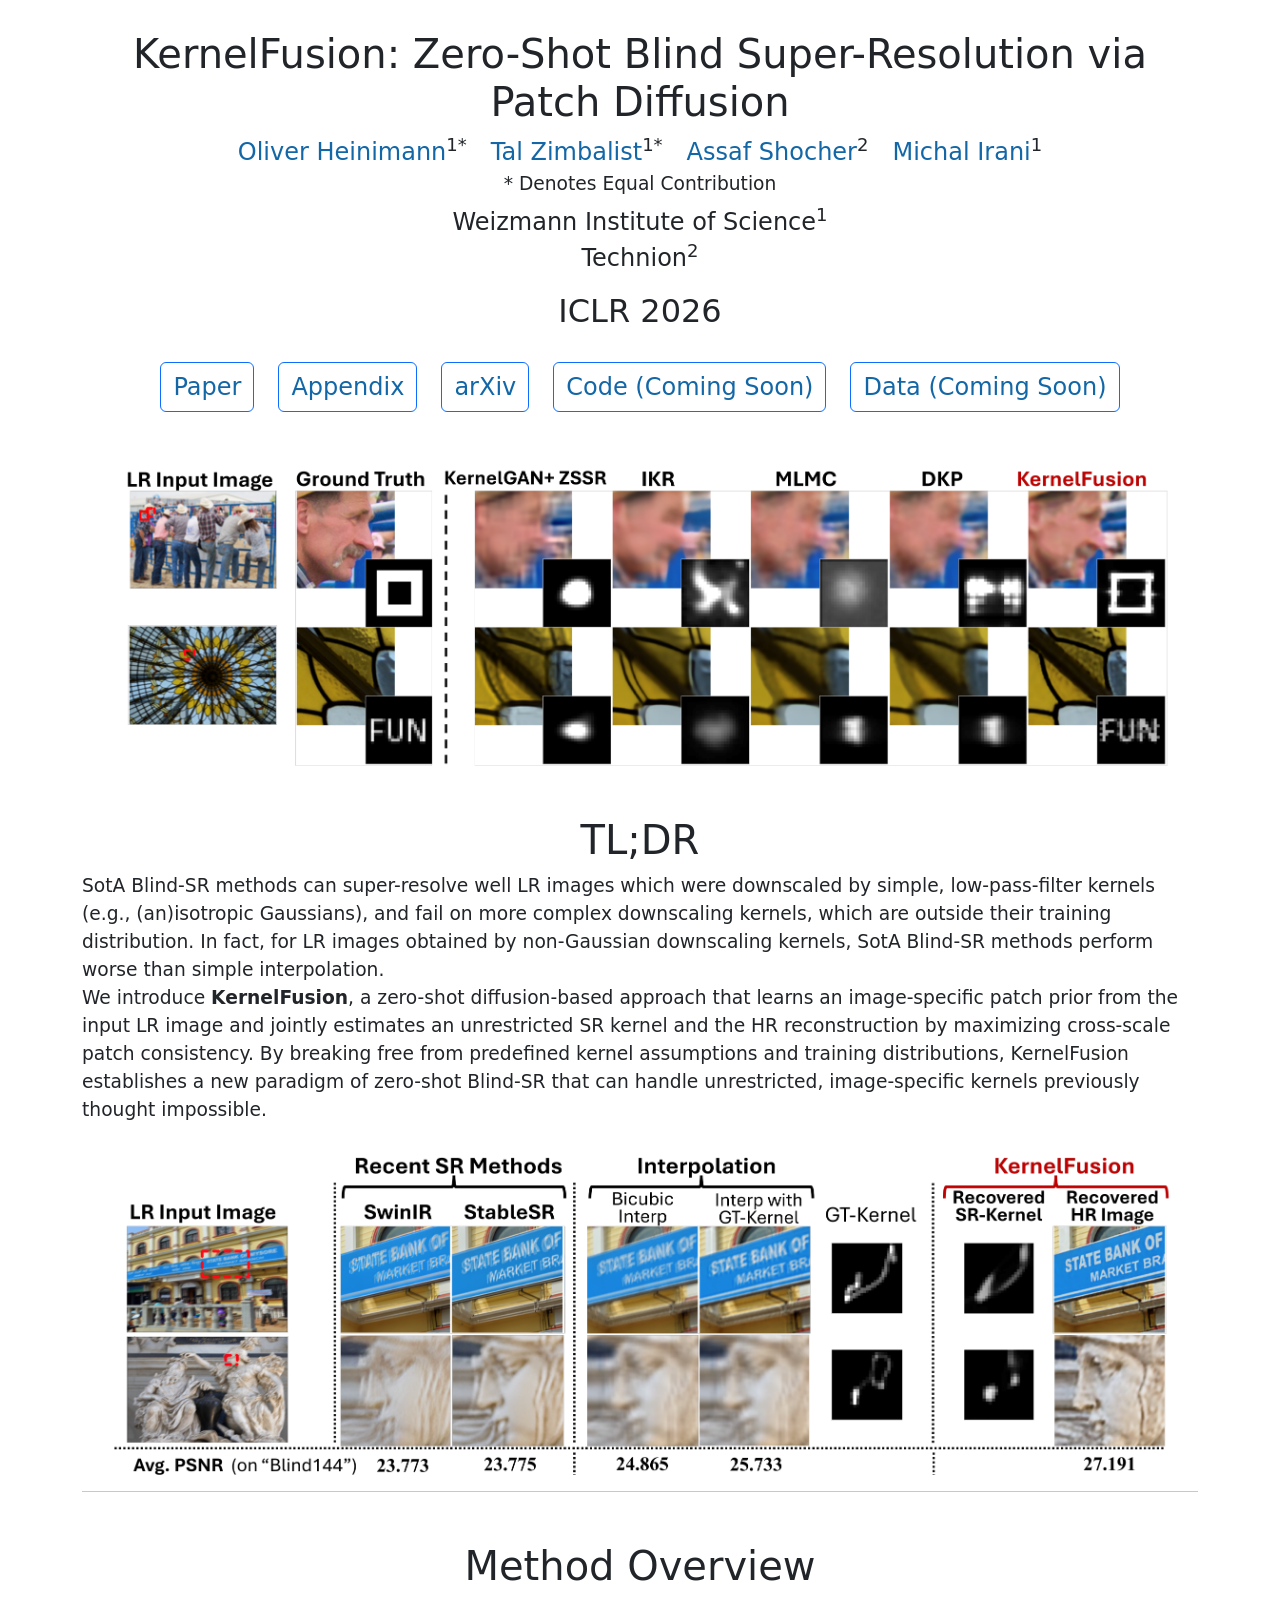
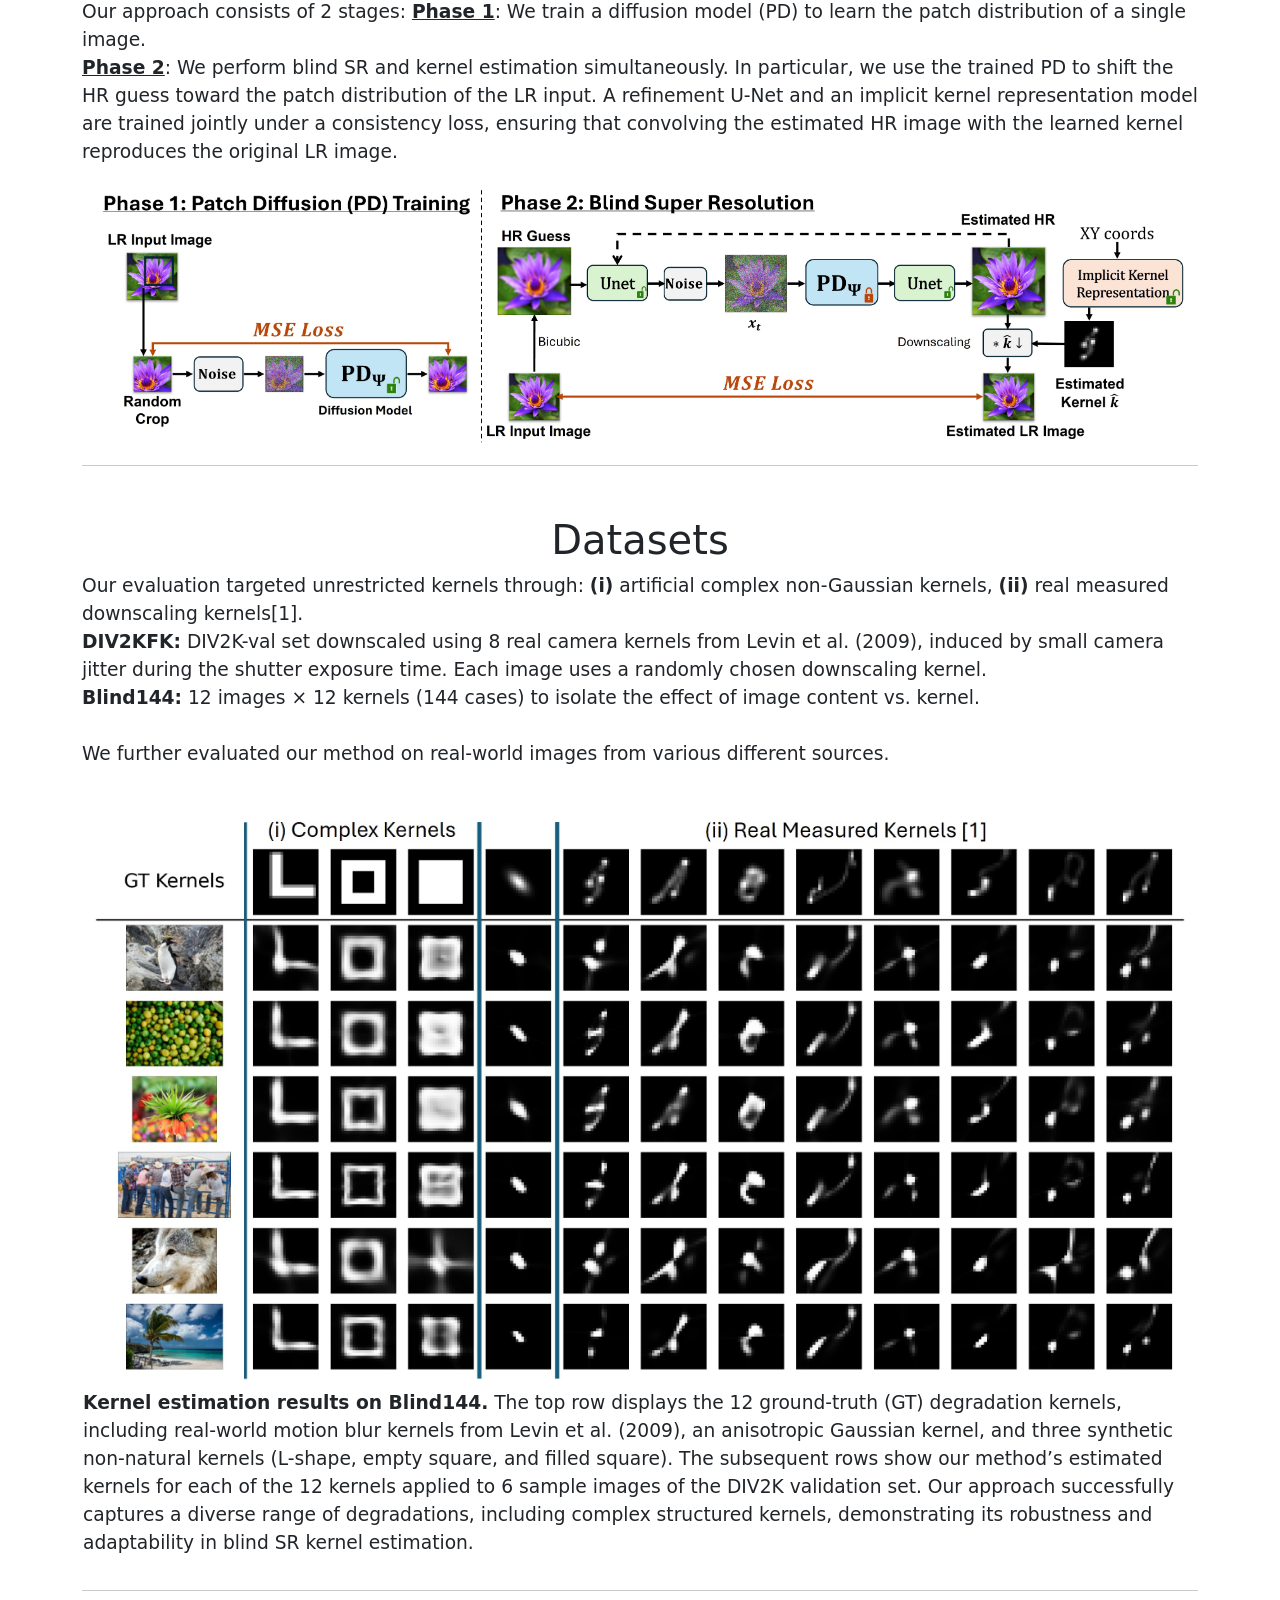
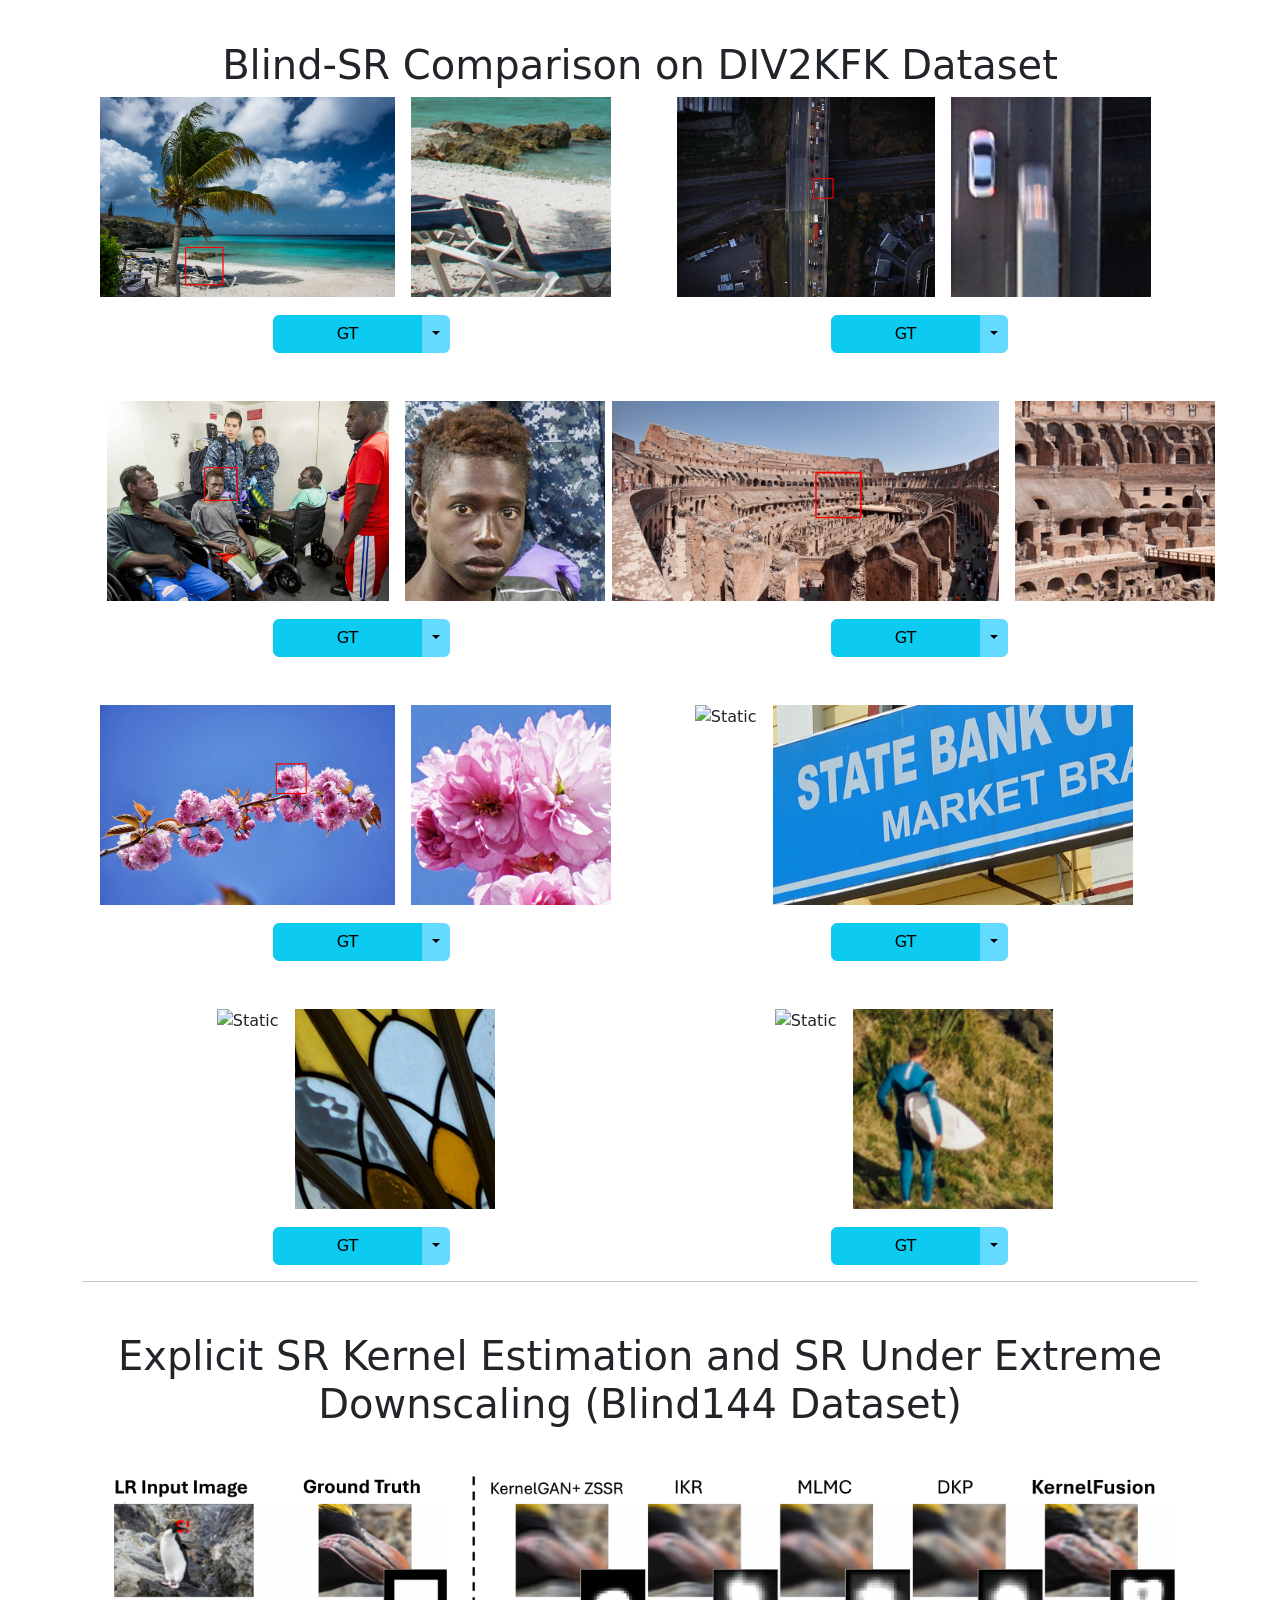
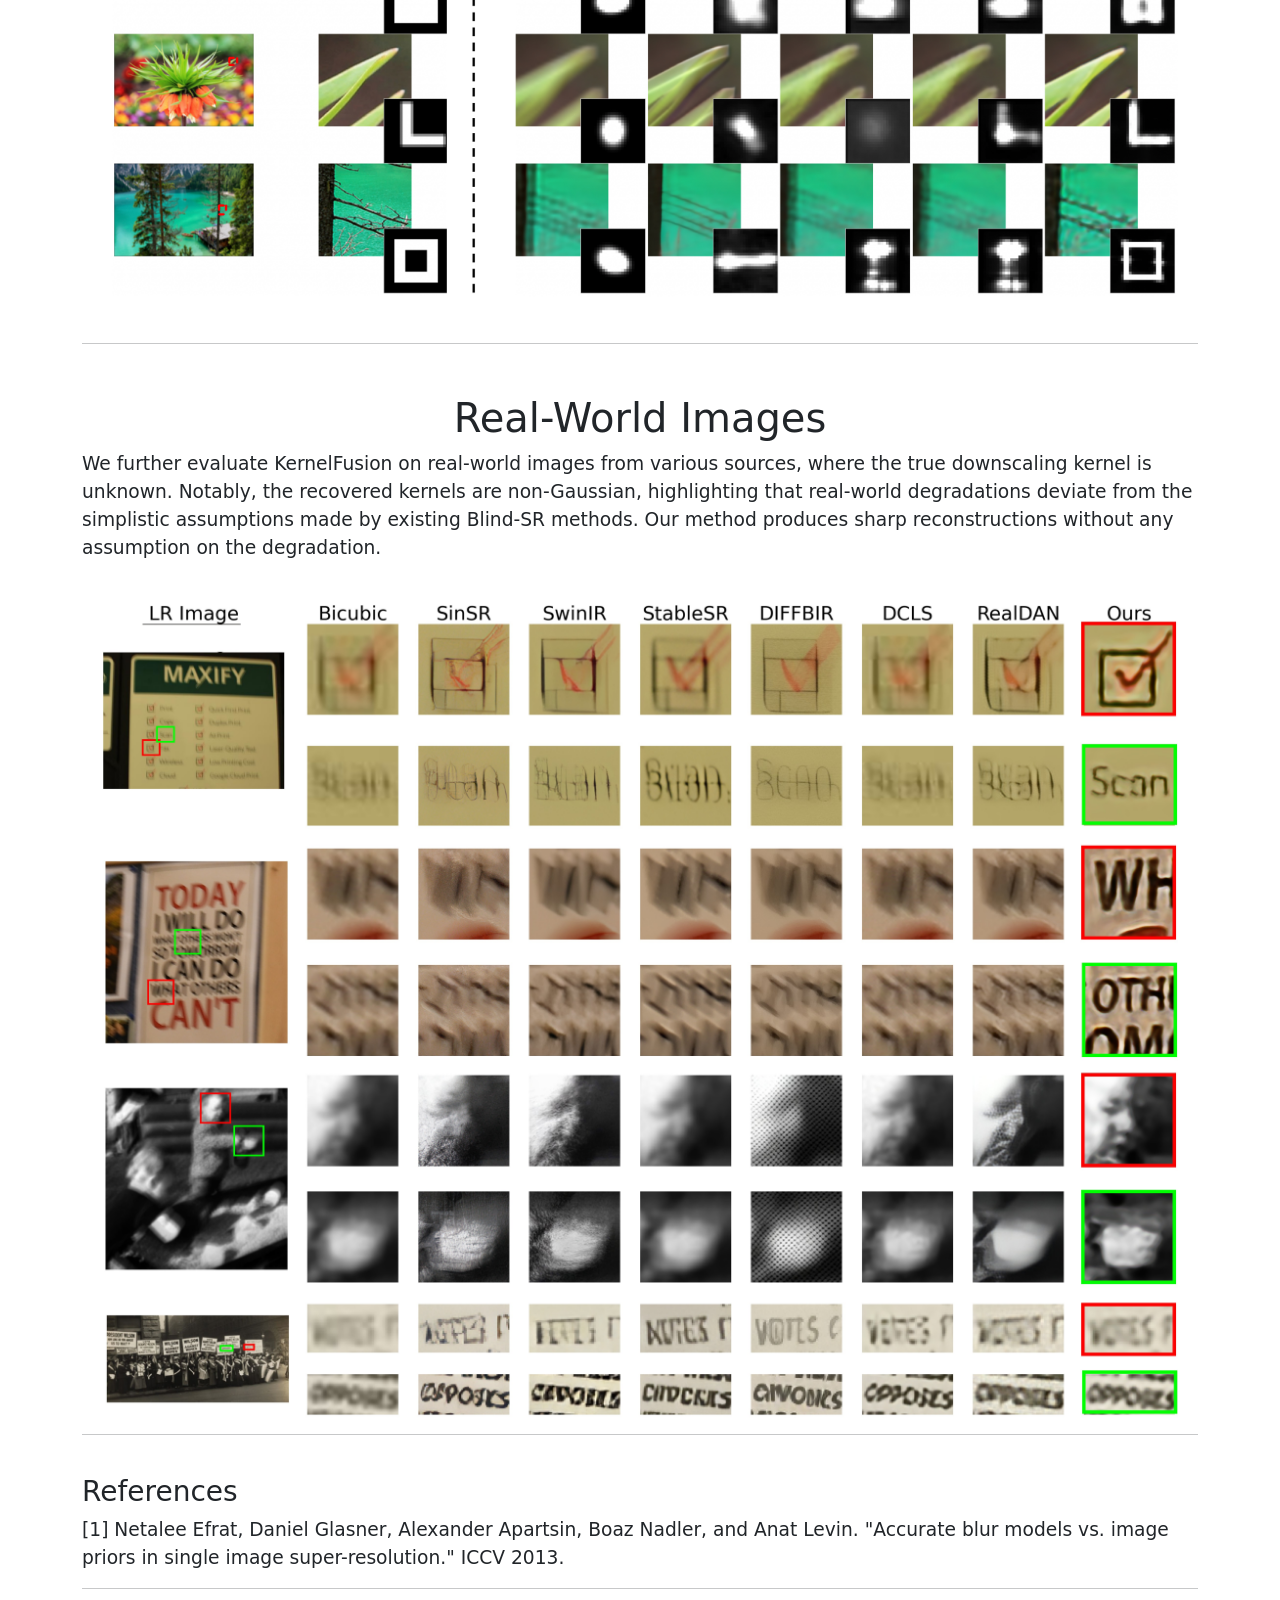
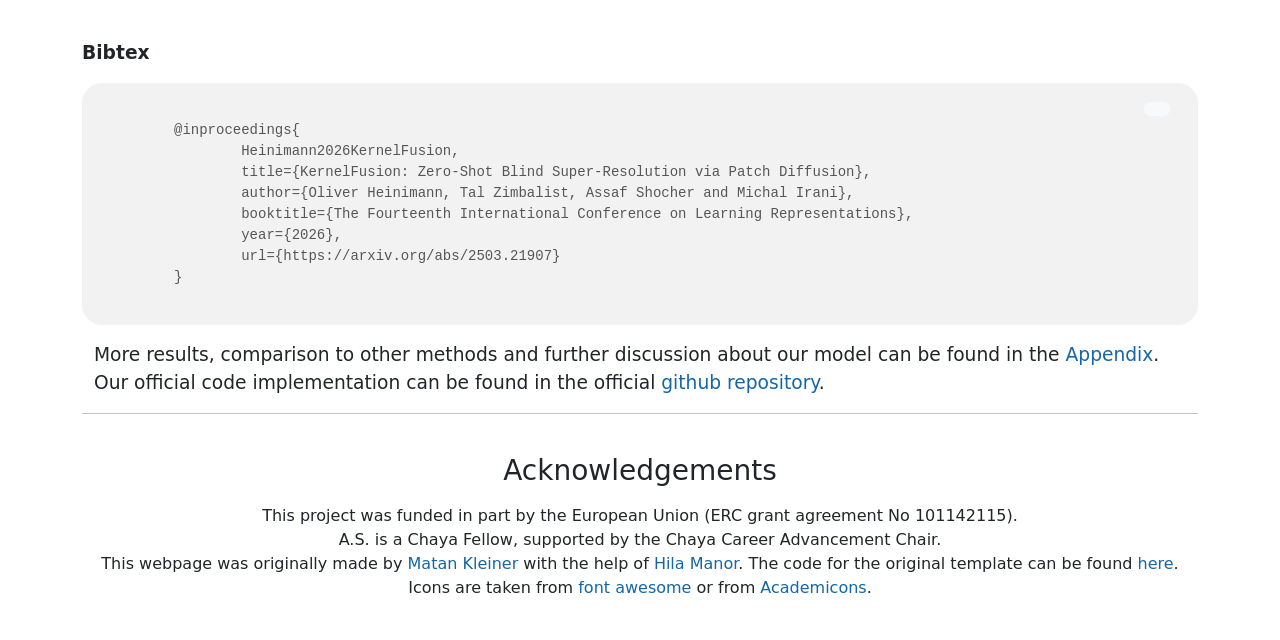
==== commit 718c0e2f: "add metadata" ====
--- a/index.html
+++ b/index.html
@@ -1,10 +1,12 @@
 <!doctype html>
-<html>
+<html lang="en">
 <head>
-	<title>KernelFusion Webpage</title>
+	<title>KernelFusion: Zero-Shot Blind Super-Resolution via Patch Diffusion</title>
     <!-- Required meta tags -->
     <meta charset="utf-8">
     <meta name="viewport" content="width=device-width, initial-scale=1, shrink-to-fit=no">
+	<meta name="description" content="KernelFusion is a zero-shot diffusion-based approach for blind super-resolution that jointly estimates an unrestricted SR kernel and the HR reconstruction by maximizing cross-scale patch consistency.">
+	<link rel="canonical" href="https://talzimb.github.io/KernelFusion/">
 	<link rel="shortcut icon" type="image/x-icon" href="resources/archive.svg">
 	<link rel="stylesheet" href="https://cdn.jsdelivr.net/gh/jpswalsh/academicons@1/css/academicons.min.css">
   	<link href="style.css" rel="stylesheet" type="text/css">
@@ -236,7 +238,7 @@
 		<hr id="real-world">
 		<center><h1 style="margin-top: 50px;">Real-World Images</h1></center>
 		<p>
-			We further evaluate KernelFusion on real-world images from various sources, where the true downscaling kernel is unknown. Our method produces sharp, artifact-free reconstructions without any assumption on the degradation type.
+			We further evaluate KernelFusion on real-world images from various sources, where the true downscaling kernel is unknown. Notably, the recovered kernels are non-Gaussian, highlighting that real-world degradations deviate from the simplistic assumptions made by existing Blind-SR methods. Our method produces sharp reconstructions without any assumption on the degradation.
 		</p>
 
 		<center>
